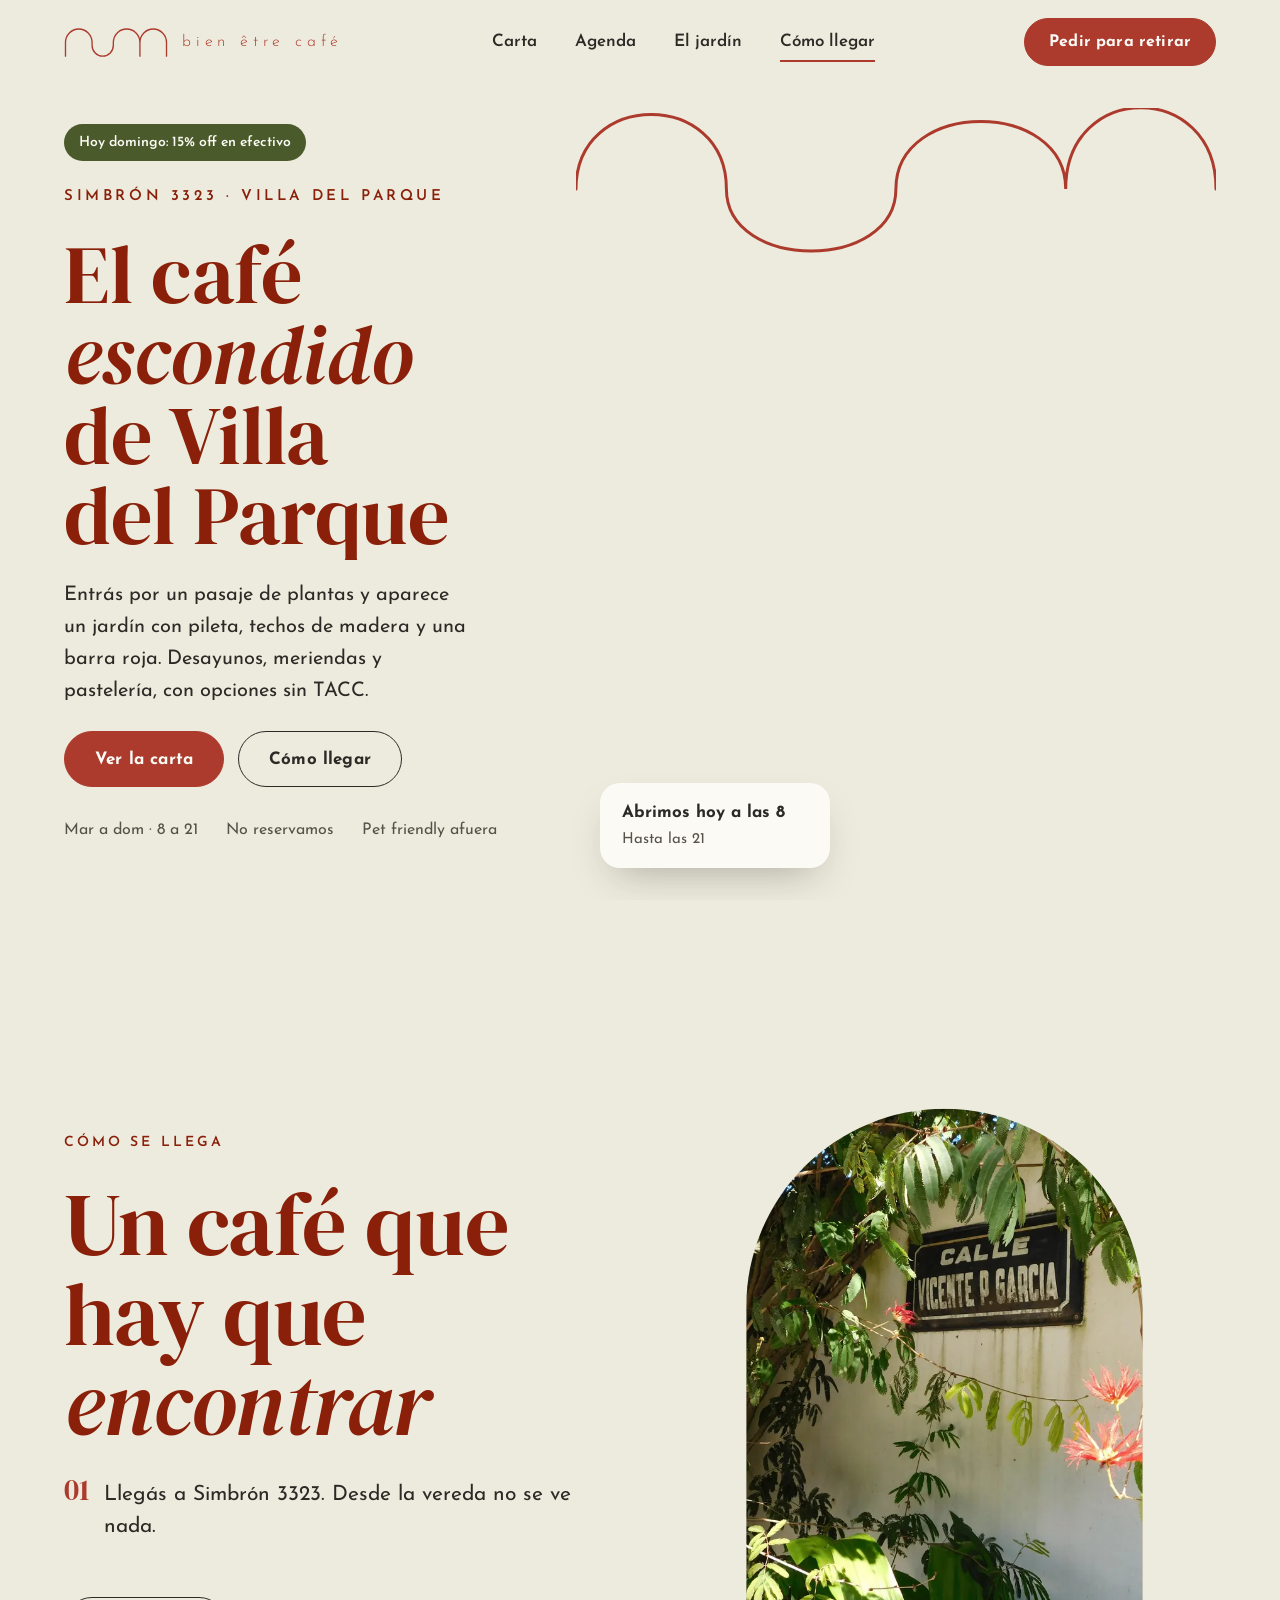
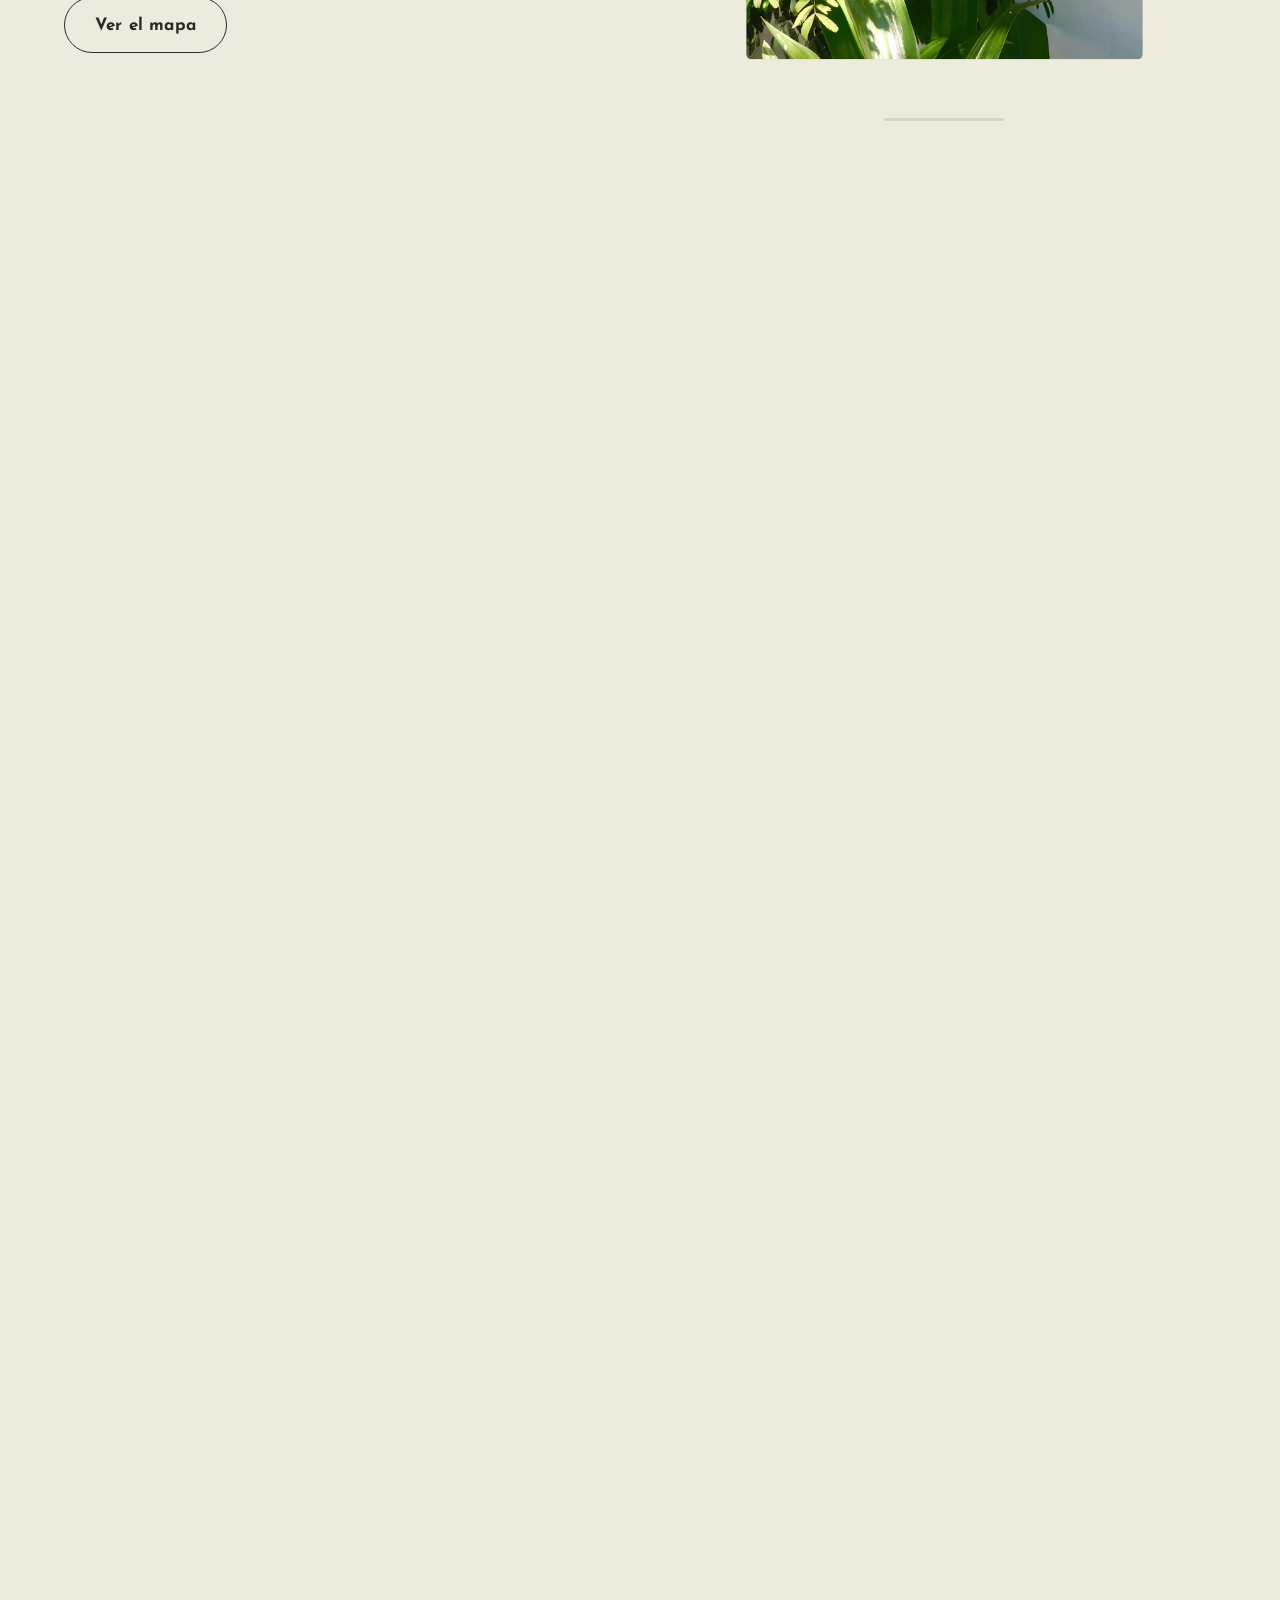
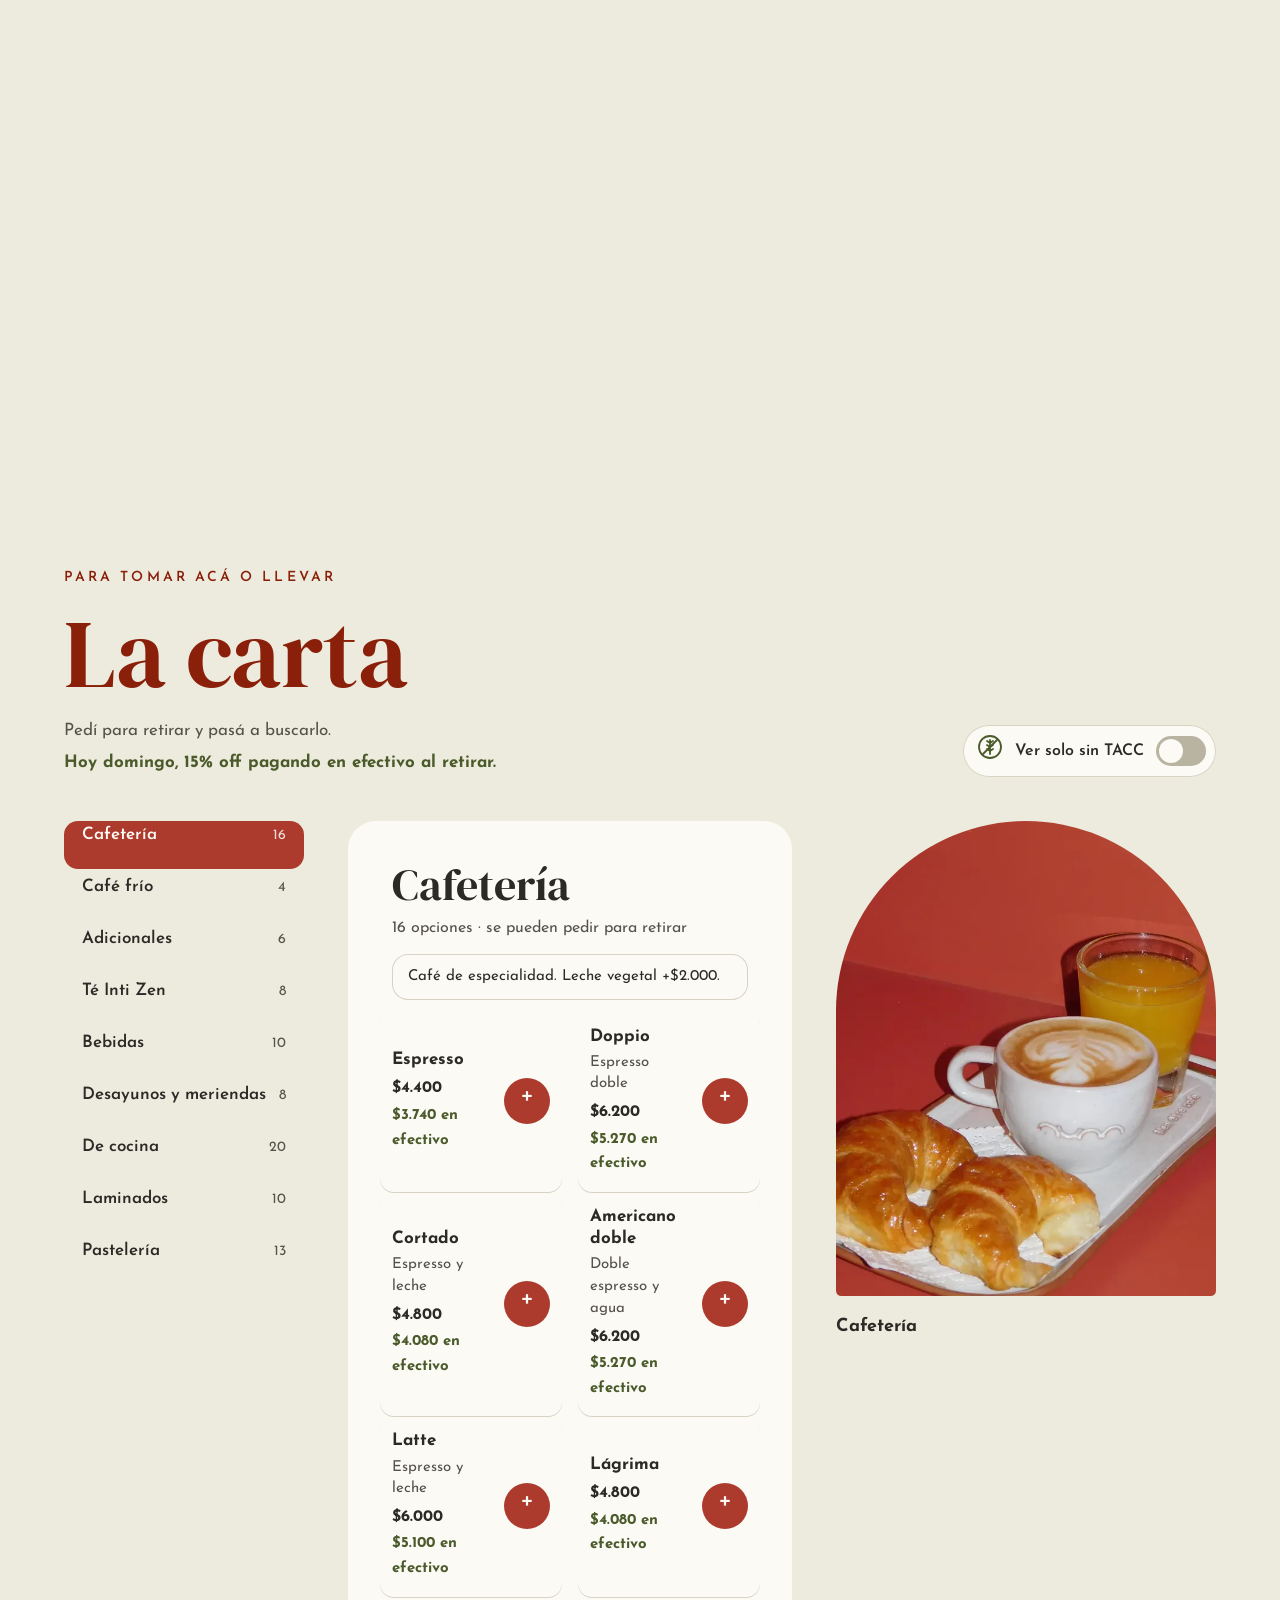
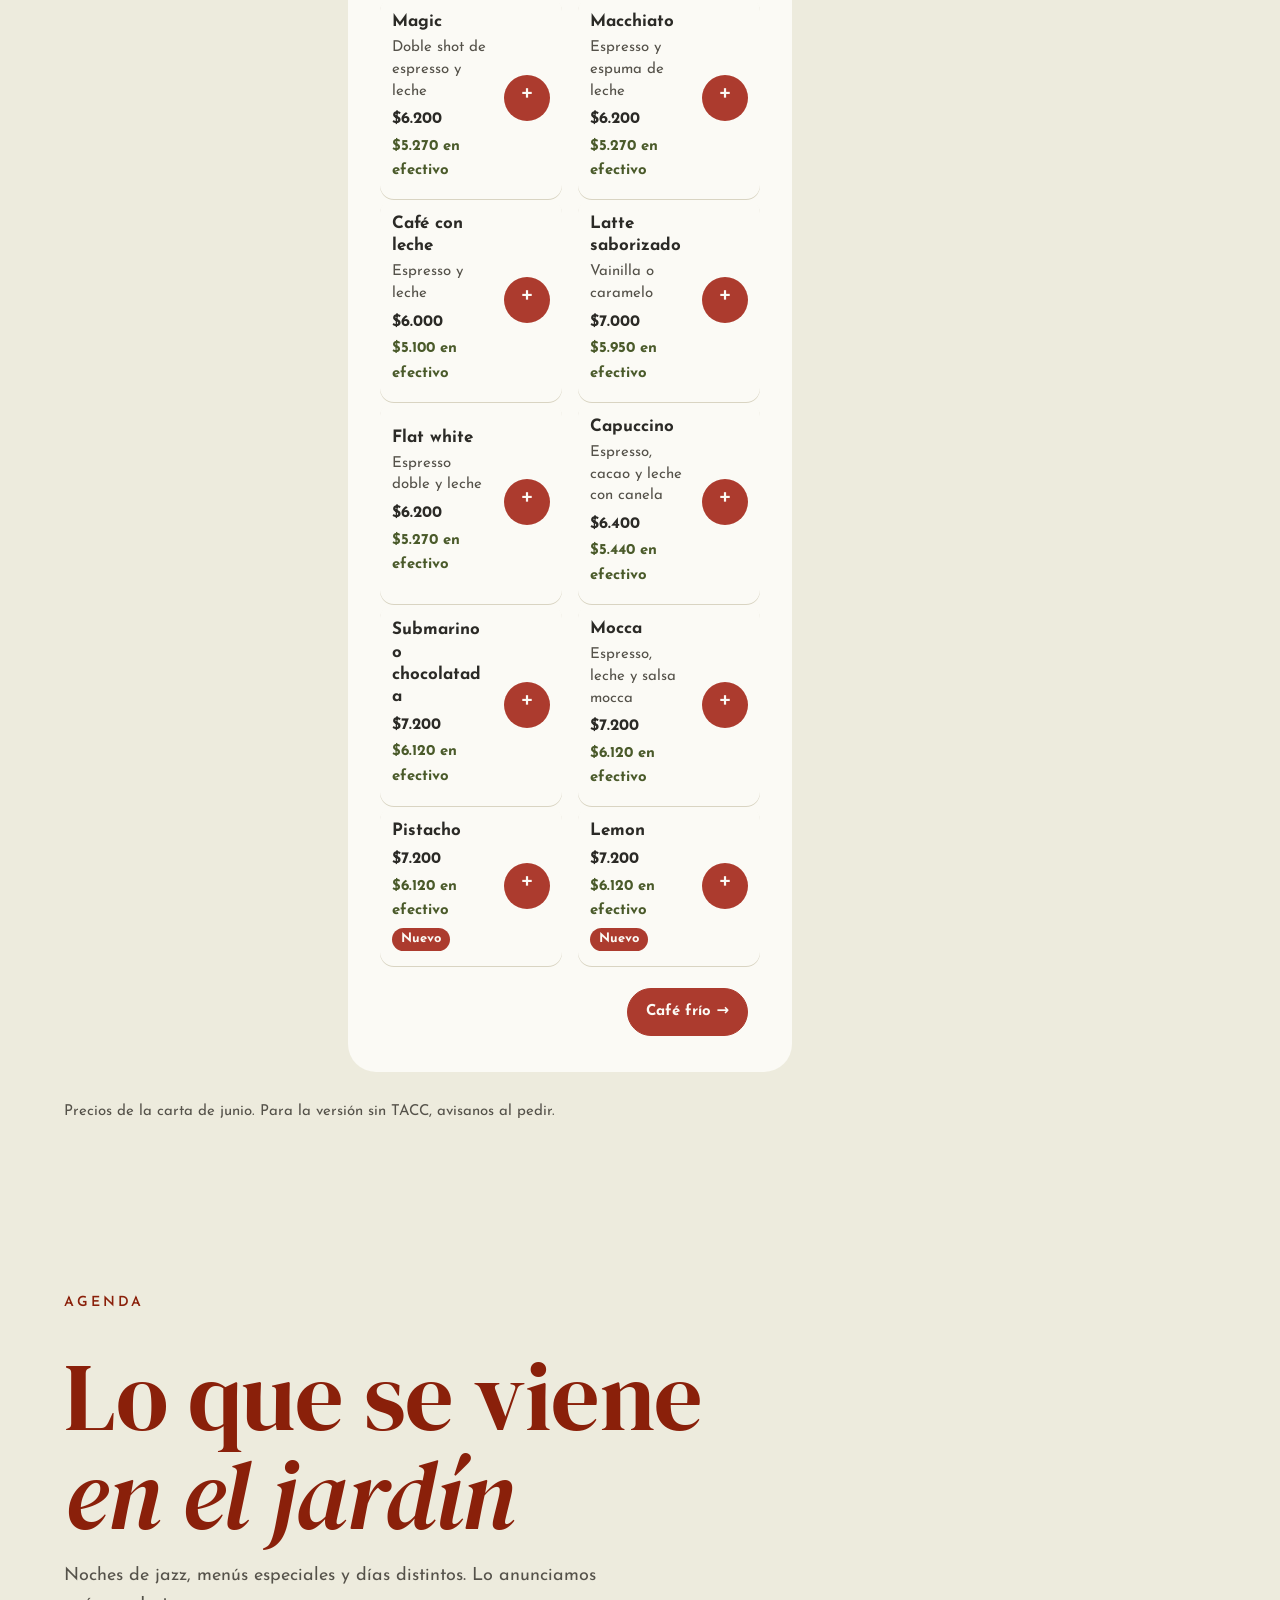
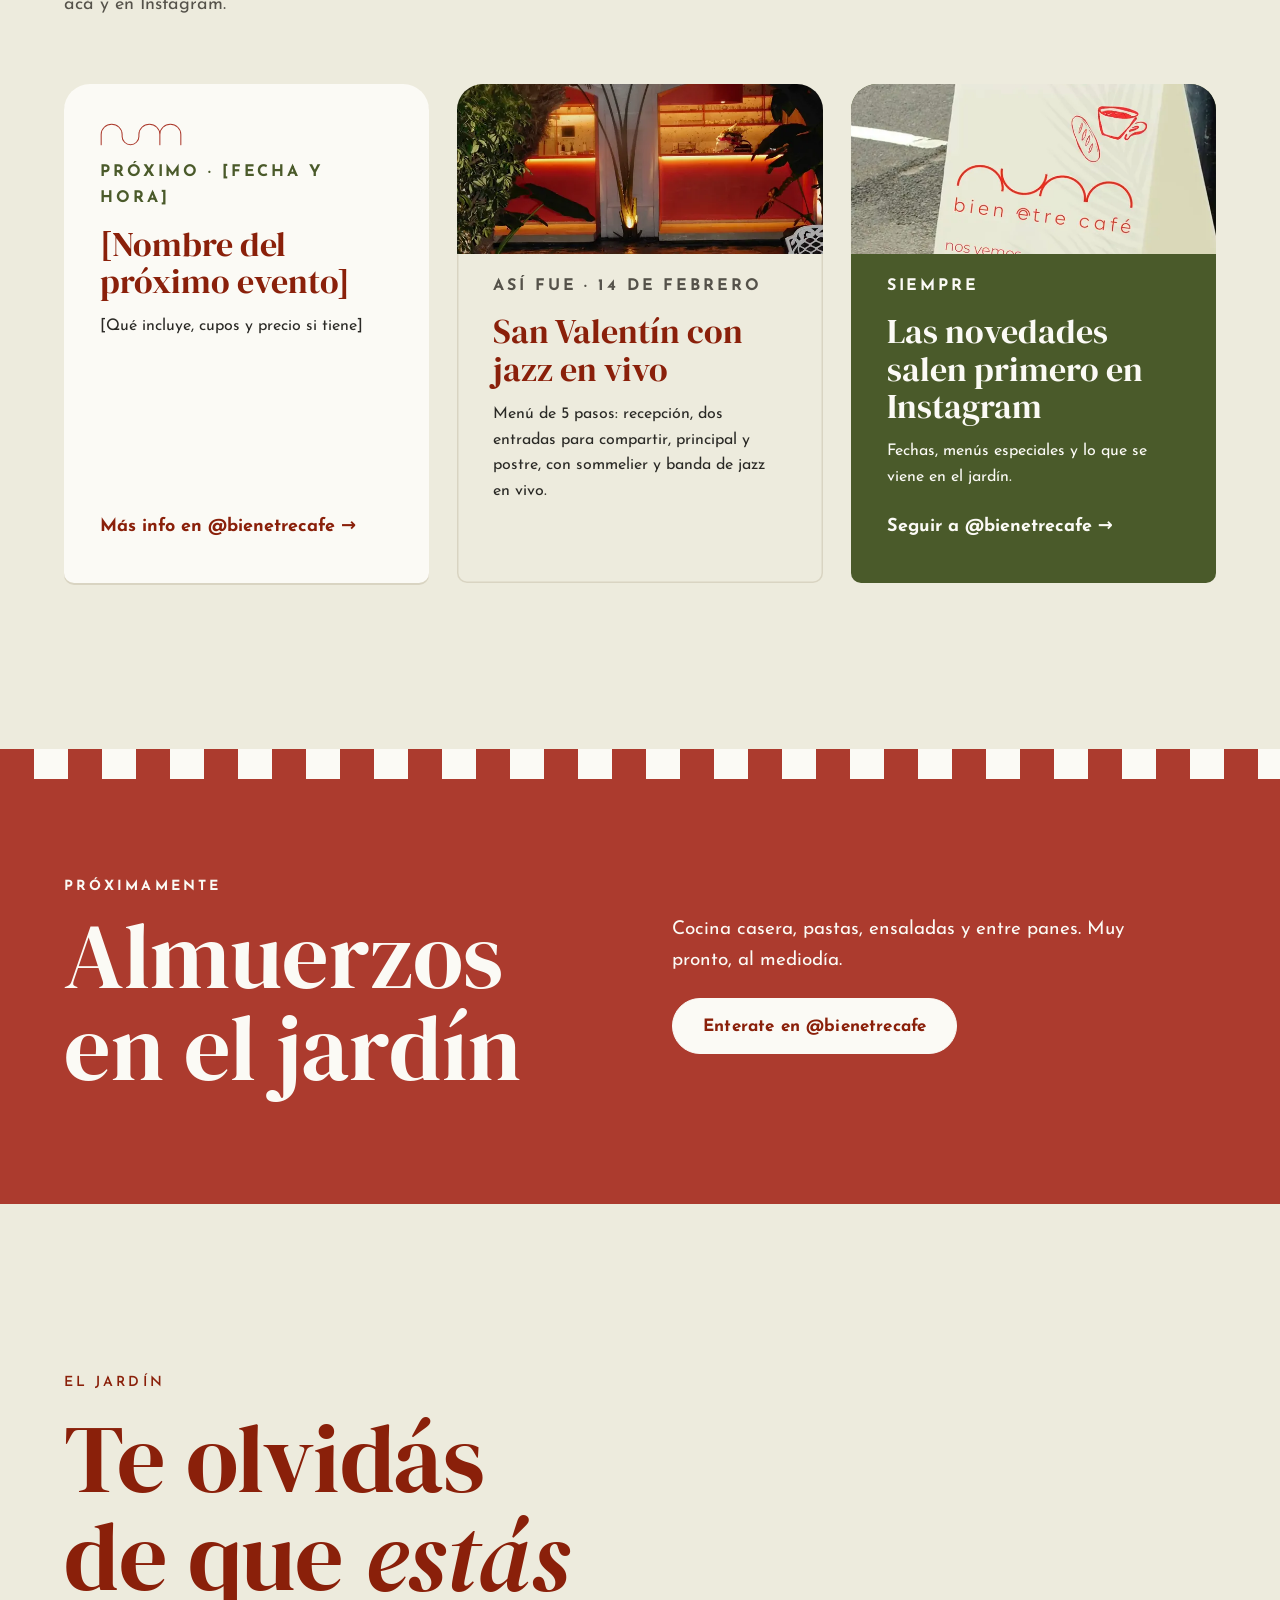
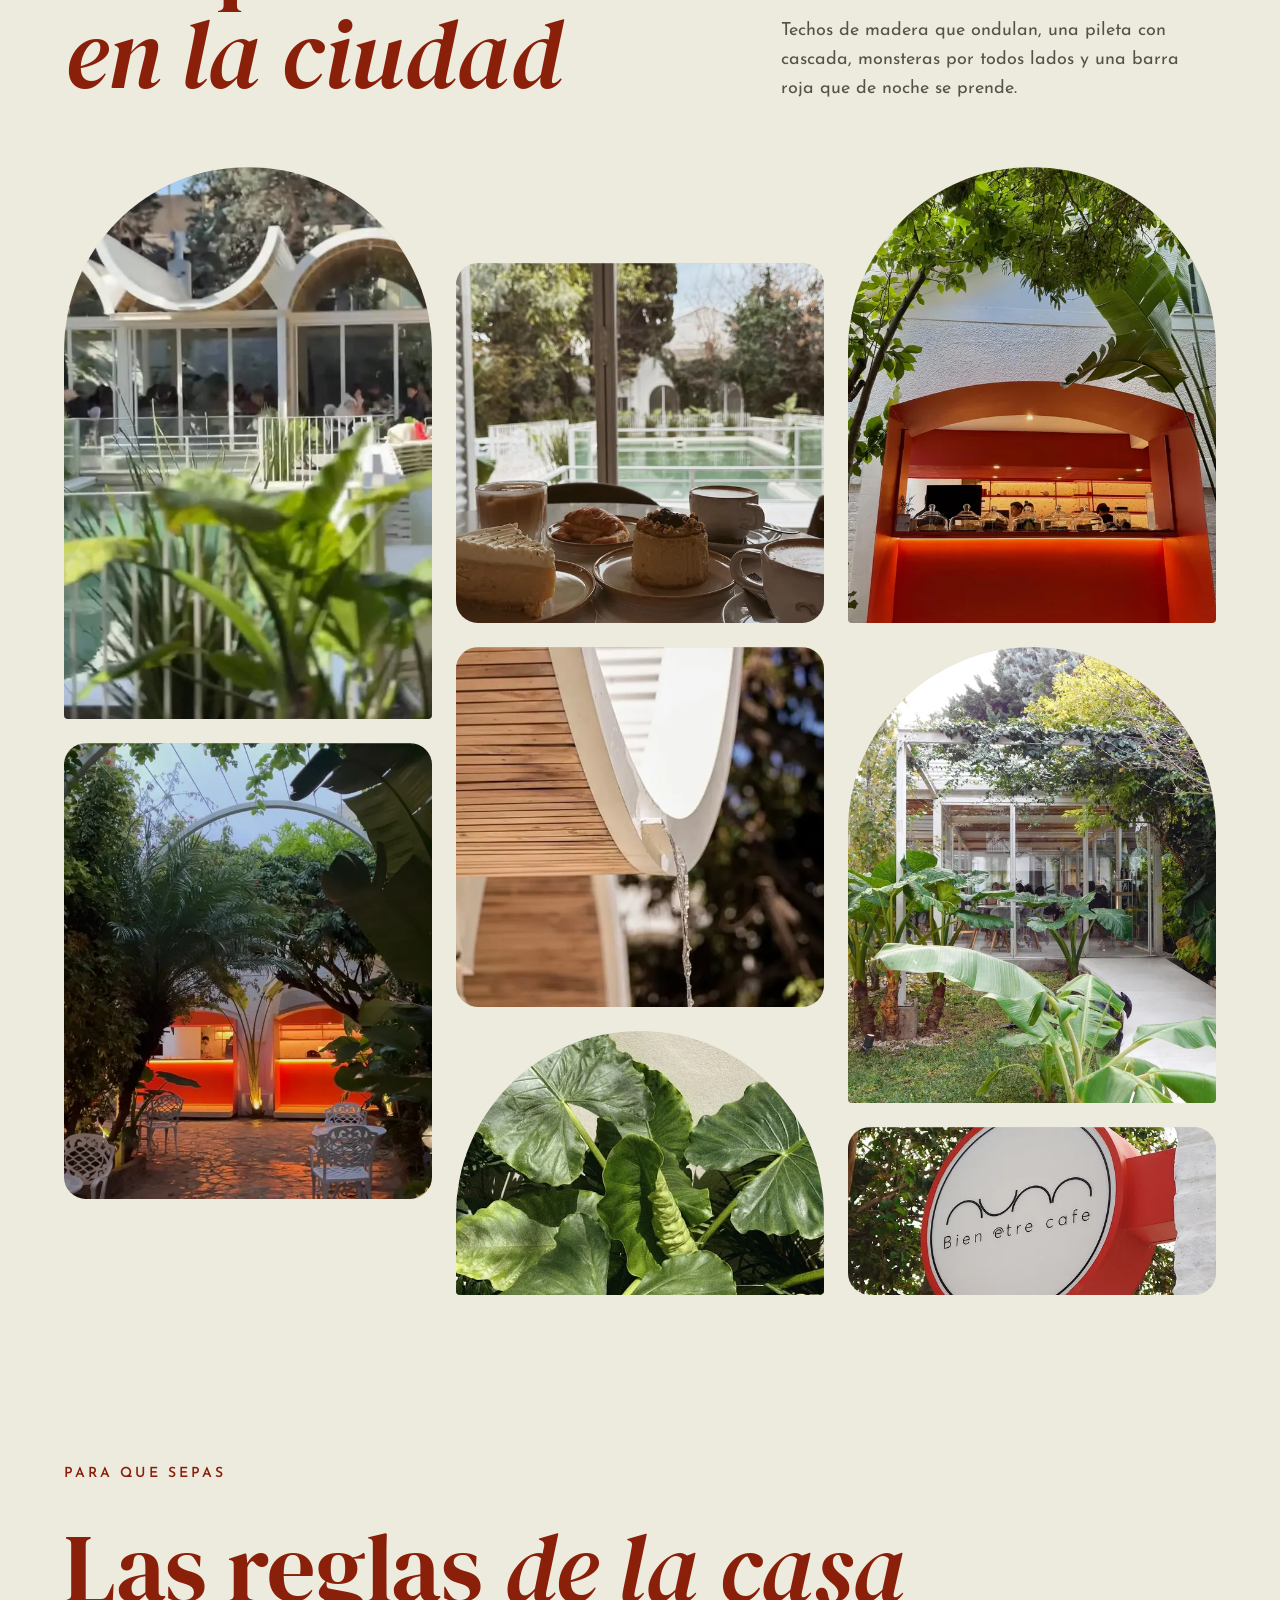
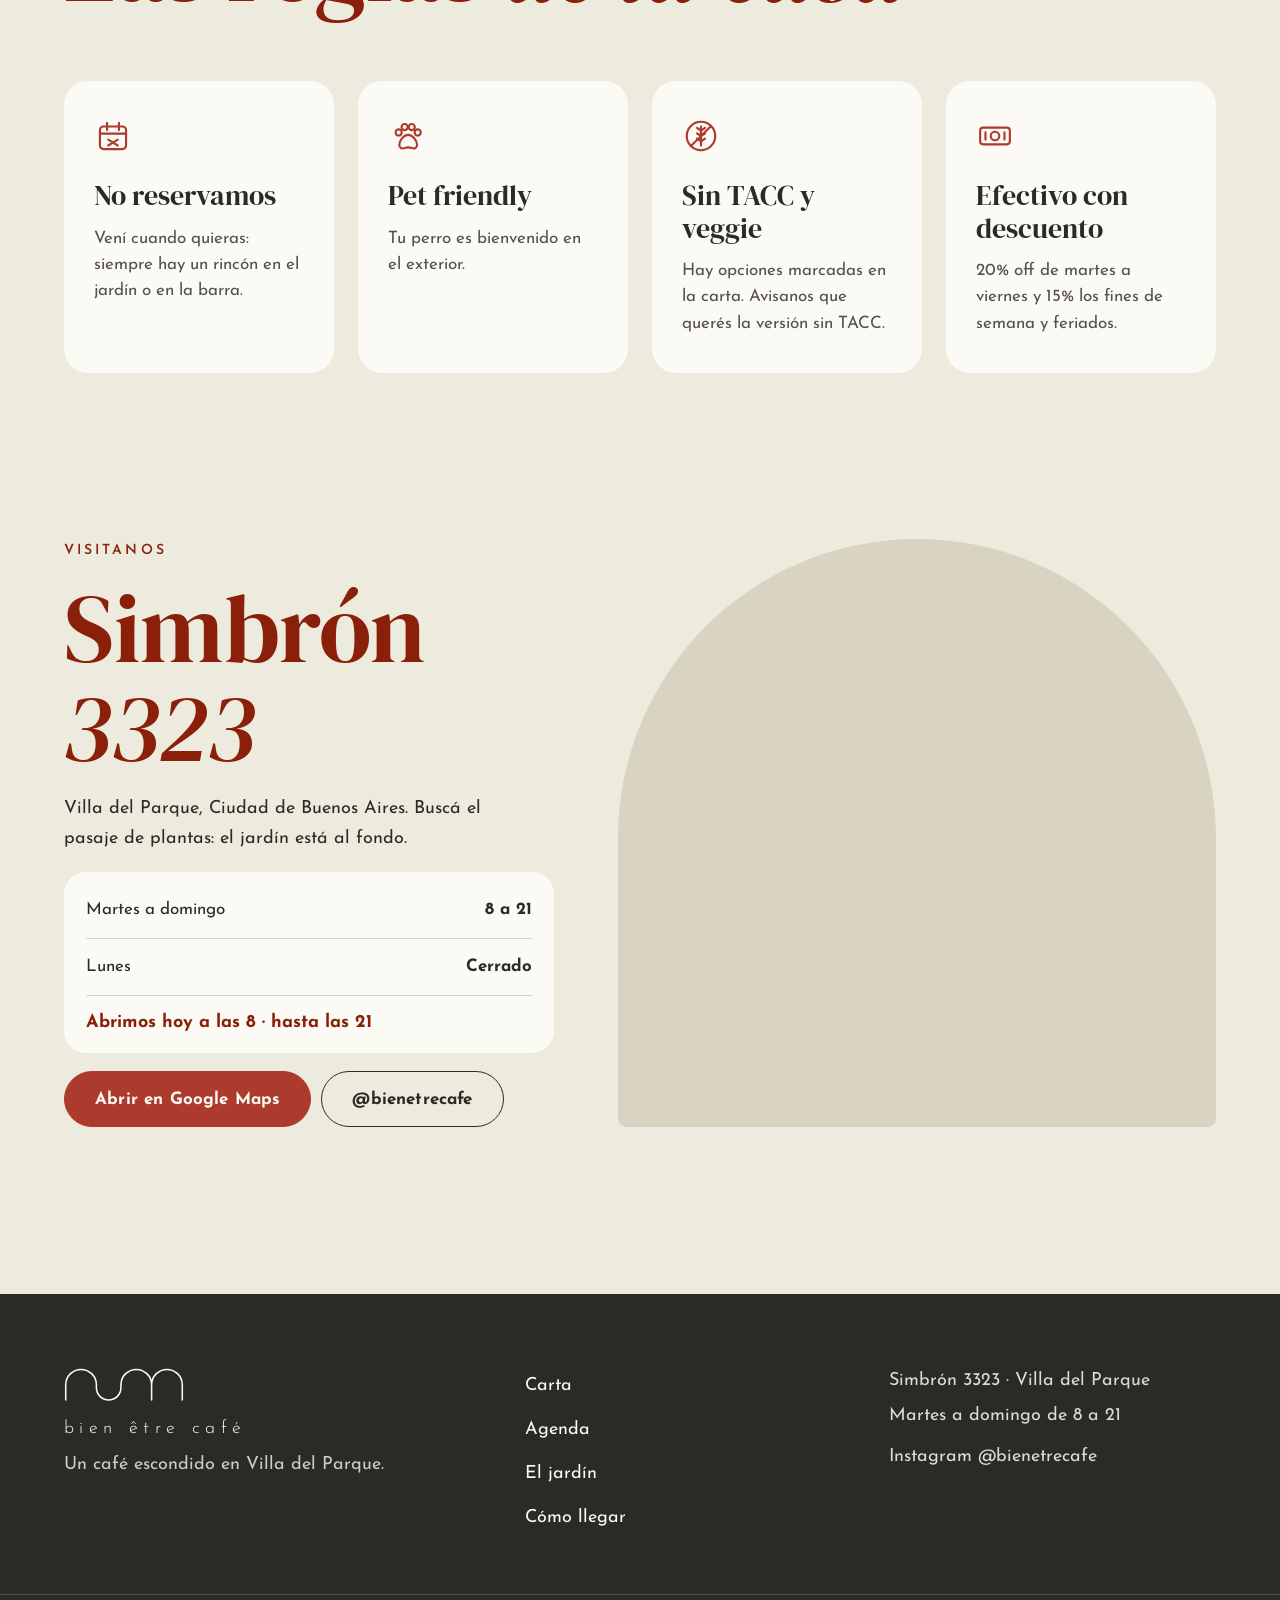
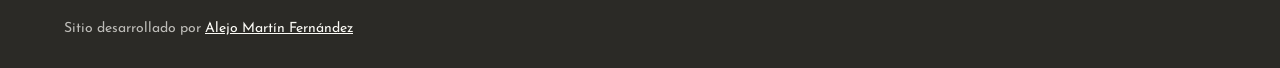
==== index.html @ d99fc562 "Demo web Bien être café Co-Authored-By: Claude Opus 5.5 <noreply@anthropic.com> Claude-Session: http" ====
<!doctype html>
<html lang="es">
<head>
<meta charset="utf-8">
<meta name="viewport" content="width=device-width, initial-scale=1, viewport-fit=cover">
<title>Bien être café · El café escondido de Villa del Parque</title>
<meta name="description" content="Un jardín con pileta, cascada y techos de madera a un pasaje de Simbrón 3323, Villa del Parque. Desayunos, meriendas y pastelería con opciones sin TACC. Martes a domingo de 8 a 21.">
<meta name="theme-color" content="#EDEBDD">
<link rel="icon" href="img/favicon.svg" type="image/svg+xml">
<meta property="og:type" content="website">
<meta property="og:site_name" content="Bien être café">
<meta property="og:title" content="Bien être café · El café escondido de Villa del Parque">
<meta property="og:description" content="Un jardín con pileta y cascada a un pasaje de la calle. Carta, opciones sin TACC y pedidos para retirar.">
<meta property="og:url" content="https://bien-etre-cafe.vercel.app/">
<meta property="og:image" content="https://bien-etre-cafe.vercel.app/img/og.jpg">
<meta property="og:image:width" content="1200">
<meta property="og:image:height" content="630">
<meta name="twitter:card" content="summary_large_image">
<link rel="preload" href="fonts/dmserif.woff" as="font" type="font/woff" crossorigin>
<link rel="preload" href="fonts/josefin.woff" as="font" type="font/woff" crossorigin>
<script>
  (function () {
    var d = document.documentElement;
    d.classList.add('js');
    var reduce = window.matchMedia && matchMedia('(prefers-reduced-motion: reduce)').matches;
    if (!reduce) d.classList.add('con-intro');
  })();
</script>
<link rel="stylesheet" href="kit/kit.css?v=3">
<link rel="stylesheet" href="css/style.css?v=1">
</head>
<body>

<div class="intro" id="intro" aria-hidden="true">
  <div class="intro__in">
    <svg class="intro__logo" viewBox="0 0 704 212" fill="none"><path pathLength="1" d="M10 200 V110 A90 90 0 0 1 190 110 V128 A72 72 0 0 0 334 128 V110 A90 90 0 0 1 514 110 V200 V110 A90 90 0 0 1 694 110 V200"/></svg>
    <p class="intro__word"><span>b</span><span>i</span><span>e</span><span>n</span> <span>ê</span><span>t</span><span>r</span><span>e</span> <span>c</span><span>a</span><span>f</span><span>é</span></p>
  </div>
  <svg class="intro__onda" viewBox="0 0 1000 120" preserveAspectRatio="none"><path d="M0 0 H1000 V40 C1000 106 750 106 750 40 C750 106 500 106 500 40 C500 -26 250 -26 250 40 C250 106 0 106 0 40 Z"/></svg>
</div>

<a class="saltar" href="#carta">Ir a la carta</a>

<header class="hdr" id="hdr">
  <div class="hdr__in">
    <a class="hdr__logo" href="#inicio" aria-label="Bien être café, inicio">
      <img src="img/logo.svg" alt="" width="704" height="212">
      <span class="hdr__word">bien être café</span>
    </a>
    <nav class="hdr__nav" aria-label="Secciones">
      <a href="#carta">Carta</a><a href="#agenda">Agenda</a><a href="#jardin">El jardín</a><a href="#visitanos">Cómo llegar</a>
    </nav>
    <div class="hdr__acc">
      <a class="btn btn--sm hdr__cta" href="#carta" data-ir-pedir>Pedir para retirar</a>
      <a class="btn btn--sm hdr__carta" href="#carta">Carta</a>
      <button class="hdr__menu" type="button" aria-label="Abrir menú" aria-expanded="false" aria-controls="menu"><span></span><span></span></button>
    </div>
  </div>
</header>

<div class="menu" id="menu" hidden>
  <nav aria-label="Menú">
    <a href="#carta">Carta</a>
    <a href="#pasaje">Cómo se llega</a>
    <a href="#agenda">Agenda</a>
    <a href="#jardin">El jardín</a>
    <a href="#visitanos">Horarios y mapa</a>
  </nav>
  <p class="menu__pie">Simbrón 3323 · Villa del Parque<br>Martes a domingo de 8 a 21</p>
</div>

<main>

<section class="hero" id="inicio" aria-label="Bien être café">
  <div class="hero__foto">
    <picture>
      <source media="(min-width: 1100px)" srcset="img/hero-desk-900.webp 900w, img/hero-desk-1400.webp 1400w" sizes="52vw">
      <img src="img/hero-celu-960.webp" srcset="img/hero-celu-640.webp 640w, img/hero-celu-960.webp 960w, img/hero-celu-1280.webp 1280w" sizes="100vw" width="960" height="1847" alt="La pileta con la cascada que cae del techo de madera, en el jardín de Bien être" fetchpriority="high" decoding="async" id="heroImg">
    </picture>
    <svg class="hero__onda" id="heroOnda" aria-hidden="true" preserveAspectRatio="none"><path class="hero__onda-fill"/><path class="hero__onda-linea"/></svg>
  </div>
  <div class="hero__txt">
    <p class="chip chip--verde hero__chip" data-efectivo-chip><span data-efectivo-txt>Martes a domingo de 8 a 21</span></p>
    <p class="hero__eyebrow"><span class="lin"><span>Simbrón 3323 · Villa del Parque</span></span></p>
    <h1 class="hero__t"><span class="lin"><span>El café <em>escondido</em></span></span> <span class="lin"><span>de Villa del Parque</span></span></h1>
    <p class="hero__p">Entrás por un pasaje de plantas y aparece un jardín con pileta, techos de madera y una barra roja. Desayunos, meriendas y pastelería, con opciones sin TACC.</p>
    <div class="hero__btns">
      <a class="btn" href="#carta">Ver la carta</a>
      <a class="btn btn--linea hero__b2" href="#carta" data-ir-pedir>Pedir para retirar</a>
      <a class="btn btn--linea hero__b3" href="#visitanos">Cómo llegar</a>
    </div>
    <ul class="hero__datos">
      <li>Mar a dom · 8 a 21</li><li>No reservamos</li><li>Pet friendly afuera</li>
    </ul>
  </div>
  <div class="hero__estado" data-estado aria-live="polite"><b data-estado-t>Martes a domingo</b><span data-estado-s>de 8 a 21</span></div>
</section>

<section class="pasaje" id="pasaje" aria-labelledby="pasajeT">
  <div class="pasaje__pin">
    <div class="pasaje__in">
      <div class="pasaje__txt">
        <p class="eyebrow">Cómo se llega</p>
        <h2 class="h2" id="pasajeT">Un café que hay que <em>encontrar</em></h2>
        <ol class="pasaje__pasos">
          <li class="is-on"><b>01</b><span>Llegás a Simbrón 3323. Desde la vereda no se ve nada.</span></li>
          <li><b>02</b><span>Seguís el pasaje verde, entre plantas que se cierran arriba como un túnel.</span></li>
          <li><b>03</b><span>Y aparece el jardín: la pileta, la cascada y los techos que ondulan.</span></li>
        </ol>
        <a class="btn btn--linea pasaje__cta" href="#visitanos">Ver el mapa</a>
      </div>
      <div class="pasaje__marco">
        <div class="pasaje__arco">
          <img class="pasaje__img is-on" src="img/pasaje-1-700.webp" srcset="img/pasaje-1-700.webp 700w, img/pasaje-1-1100.webp 1100w" sizes="(min-width: 1100px) 480px, 80vw" width="700" height="875" alt="El cartel de la calle Vicente P. García entre plantas, en la entrada" loading="lazy" decoding="async">
          <img class="pasaje__img" src="img/pasaje-2-640.webp" width="640" height="1066" alt="El pasaje de plantas que lleva al jardín" loading="lazy" decoding="async">
          <img class="pasaje__img" src="img/pasaje-3-700.webp" srcset="img/pasaje-3-700.webp 700w, img/pasaje-3-1100.webp 1100w" sizes="(min-width: 1100px) 480px, 80vw" width="700" height="875" alt="El jardín con la pileta y los techos ondulados de madera" loading="lazy" decoding="async">
        </div>
        <div class="pasaje__barra" aria-hidden="true"><span></span></div>
      </div>
    </div>
  </div>
</section>

<section class="carta-sec" id="carta" aria-labelledby="cartaT">
  <div class="wrap">
    <div class="carta-sec__head rv">
      <div>
        <p class="eyebrow">Para tomar acá o llevar</p>
        <h2 class="h2" id="cartaT">La carta</h2>
        <p class="carta-sec__sub">Pedí para retirar y pasá a buscarlo. <span class="carta-sec__ef" data-efectivo-carta></span></p>
      </div>
      <div class="carta-sec__ctrl">
        <button class="switch" type="button" aria-pressed="false" id="swTacc">
          <span class="switch__ico" aria-hidden="true"><svg viewBox="0 0 26 26"><circle cx="13" cy="13" r="11"/><path d="M13 6v14M13 9l-3-2M13 9l3-2M13 13l-3-2M13 13l3-2M13 17l-3-2M13 17l3-2"/><path d="M6 20L20 6"/></svg></span>
          <span class="switch__t">Ver solo sin TACC</span>
          <span class="switch__track" aria-hidden="true"><span></span></span>
        </button>
      </div>
    </div>

    <div class="carta" id="carta-app" aria-busy="true">
      <div class="carta__tabs" role="tablist" aria-label="Secciones de la carta"></div>
      <nav class="carta__indice" aria-label="Secciones de la carta"></nav>
      <div class="carta__panel" id="cartaPanel" role="tabpanel" tabindex="-1"></div>
      <aside class="carta__foto" aria-hidden="true"><div class="carta__foto-in"><img alt="" id="cartaFoto" width="800" height="800"><p class="carta__foto-t" id="cartaFotoT"></p></div></aside>
    </div>
    <p class="carta-sec__nota">Precios de la carta de junio. Para la versión sin TACC, avisanos al pedir.</p>
  </div>
</section>

<section class="agenda" id="agenda" aria-labelledby="agendaT">
  <div class="wrap">
    <div class="sec-head rv">
      <p class="eyebrow">Agenda</p>
      <h2 class="h2" id="agendaT">Lo que se viene <em>en el jardín</em></h2>
      <p class="sec-head__p">Noches de jazz, menús especiales y días distintos. Lo anunciamos acá y en Instagram.</p>
    </div>
    <div class="agenda__lista" id="agendaLista" data-arrastre></div>
  </div>
</section>

<section class="almuerzos" id="almuerzos" aria-labelledby="almT">
  <div class="almuerzos__toldo" aria-hidden="true"></div>
  <div class="wrap almuerzos__in">
    <div class="rv">
      <p class="almuerzos__pre">Próximamente</p>
      <h2 class="almuerzos__t" id="almT">Almuerzos en el jardín</h2>
    </div>
    <div class="almuerzos__der rv">
      <p>Cocina casera, pastas, ensaladas y entre panes. Muy pronto, al mediodía.</p>
      <a class="btn btn--crema" href="https://www.instagram.com/bienetrecafe/" target="_blank" rel="noopener">Enterate en @bienetrecafe</a>
    </div>
  </div>
</section>

<section class="jardin" id="jardin" aria-labelledby="jardinT">
  <div class="wrap">
    <div class="sec-head sec-head--fila rv">
      <div>
        <p class="eyebrow">El jardín</p>
        <h2 class="h2" id="jardinT">Te olvidás de que <em>estás en la ciudad</em></h2>
      </div>
      <p class="sec-head__p">Techos de madera que ondulan, una pileta con cascada, monsteras por todos lados y una barra roja que de noche se prende.</p>
    </div>
  </div>
  <div class="jardin__galeria" data-arrastre tabindex="0" aria-label="Fotos del jardín">
    <figure class="g g--a"><img src="img/g-020-600.webp" srcset="img/g-020-600.webp 600w, img/g-020-1000.webp 1000w" sizes="(min-width: 1100px) 30vw, 72vw" width="600" height="999" alt="Los techos ondulados sobre el salón de vidrio" loading="lazy" decoding="async"></figure>
    <figure class="g g--b"><img src="img/g-024-600.webp" srcset="img/g-024-600.webp 600w, img/g-024-1000.webp 1000w" sizes="(min-width: 1100px) 26vw, 72vw" width="600" height="750" alt="Café y pastelería en una mesa frente a la pileta" loading="lazy" decoding="async"></figure>
    <figure class="g g--c"><img src="img/g-017-600.webp" srcset="img/g-017-600.webp 600w, img/g-017-1000.webp 1000w" sizes="(min-width: 1100px) 22vw, 72vw" width="600" height="968" alt="La barra roja entre plantas" loading="lazy" decoding="async"></figure>
    <figure class="g g--d"><img src="img/g-053-600.webp" srcset="img/g-053-600.webp 600w, img/g-053-1000.webp 1000w" sizes="(min-width: 1100px) 22vw, 72vw" width="600" height="749" alt="Detalle del techo de madera y el agua que cae" loading="lazy" decoding="async"></figure>
    <figure class="g g--e"><img src="img/g-030-600.webp" srcset="img/g-030-600.webp 600w, img/g-030-1000.webp 1000w" sizes="(min-width: 1100px) 26vw, 72vw" width="600" height="800" alt="El jardín con bananeros y el salón al fondo" loading="lazy" decoding="async"></figure>
    <figure class="g g--f"><img src="img/g-038-600.webp" srcset="img/g-038-600.webp 600w, img/g-038-1000.webp 1000w" sizes="(min-width: 1100px) 22vw, 72vw" width="600" height="1000" alt="La barra iluminada de noche, vista desde el patio" loading="lazy" decoding="async"></figure>
    <figure class="g g--g"><img src="img/g-050-600.webp" srcset="img/g-050-600.webp 600w, img/g-050-1000.webp 1000w" sizes="(min-width: 1100px) 22vw, 72vw" width="600" height="750" alt="Hojas grandes de las plantas del jardín" loading="lazy" decoding="async"></figure>
    <figure class="g g--h"><img src="img/g-046-600.webp" srcset="img/g-046-600.webp 600w, img/g-046-1000.webp 1000w" sizes="(min-width: 1100px) 22vw, 72vw" width="600" height="750" alt="El cartel redondo con el logo de Bien être café" loading="lazy" decoding="async"></figure>
  </div>
  <div class="jardin__ctrl wrap" aria-hidden="false">
    <button class="flecha" type="button" data-gal="-1" aria-label="Foto anterior"><svg viewBox="0 0 24 24"><path d="M15 5l-7 7 7 7"/></svg></button>
    <button class="flecha" type="button" data-gal="1" aria-label="Foto siguiente"><svg viewBox="0 0 24 24"><path d="M9 5l7 7-7 7"/></svg></button>
  </div>
</section>

<section class="reglas" aria-labelledby="reglasT">
  <div class="wrap">
    <div class="sec-head rv">
      <p class="eyebrow">Para que sepas</p>
      <h2 class="h2" id="reglasT">Las reglas <em>de la casa</em></h2>
    </div>
    <ul class="reglas__lista">
      <li class="regla rv"><span class="regla__ico" aria-hidden="true"><svg viewBox="0 0 32 32"><rect x="5" y="8" width="22" height="19" rx="3"/><path d="M5 14h22M11 5v6M21 5v6M12 19l8 5M20 19l-8 5"/></svg></span><h3>No reservamos</h3><p>Vení cuando quieras: siempre hay un rincón en el jardín o en la barra.</p></li>
      <li class="regla rv"><span class="regla__ico" aria-hidden="true"><svg viewBox="0 0 32 32"><circle cx="9" cy="13" r="2.6"/><circle cx="14" cy="8.5" r="2.6"/><circle cx="20" cy="8.5" r="2.6"/><circle cx="25" cy="13" r="2.6"/><path d="M17 15c-4 0-7.5 5-7.5 8.5 0 2.5 2.4 3.5 4.3 2.7 2-.8 4.4-.8 6.4 0 1.9.8 4.3-.2 4.3-2.7C24.5 20 21 15 17 15Z"/></svg></span><h3>Pet friendly</h3><p>Tu perro es bienvenido en el exterior.</p></li>
      <li class="regla rv"><span class="regla__ico" aria-hidden="true"><svg viewBox="0 0 32 32"><circle cx="16" cy="16" r="12"/><path d="M16 8v16M16 11.5l-3.4-2.3M16 11.5l3.4-2.3M16 16l-3.4-2.3M16 16l3.4-2.3M16 20.5l-3.4-2.3M16 20.5l3.4-2.3"/><path d="M7.5 24.5l17-17"/></svg></span><h3>Sin TACC y veggie</h3><p>Hay opciones marcadas en la carta. Avisanos que querés la versión sin TACC.</p></li>
      <li class="regla rv"><span class="regla__ico" aria-hidden="true"><svg viewBox="0 0 32 32"><rect x="3.5" y="9" width="25" height="14" rx="2.5"/><circle cx="16" cy="16" r="3.6"/><path d="M8 13v6M24 13v6"/></svg></span><h3>Efectivo con descuento</h3><p>20% off de martes a viernes y 15% los fines de semana y feriados.</p></li>
    </ul>
  </div>
</section>

<section class="visitanos" id="visitanos" aria-labelledby="visT">
  <div class="wrap visitanos__in">
    <div class="visitanos__txt rv">
      <p class="eyebrow">Visitanos</p>
      <h2 class="h2" id="visT">Simbrón <em>3323</em></h2>
      <p class="visitanos__p">Villa del Parque, Ciudad de Buenos Aires. Buscá el pasaje de plantas: el jardín está al fondo.</p>
      <div class="horario" data-horario>
        <div class="horario__fila"><span>Martes a domingo</span><b>8 a 21</b></div>
        <div class="horario__fila"><span>Lunes</span><b>Cerrado</b></div>
        <p class="horario__estado" data-estado-largo></p>
      </div>
      <div class="visitanos__btns">
        <a class="btn" href="https://www.google.com/maps/search/?api=1&amp;query=Bien+%C3%AAtre+caf%C3%A9+Simbr%C3%B3n+3323+Buenos+Aires" target="_blank" rel="noopener">Abrir en Google Maps</a>
        <a class="btn btn--linea" href="https://www.instagram.com/bienetrecafe/" target="_blank" rel="noopener">@bienetrecafe</a>
      </div>
    </div>
    <div class="visitanos__mapa rv">
      <iframe title="Mapa: Simbrón 3323, Villa del Parque" data-src="https://www.google.com/maps?q=Simbr%C3%B3n%203323%2C%20Villa%20del%20Parque%2C%20Buenos%20Aires&amp;z=16&amp;output=embed" loading="lazy" referrerpolicy="no-referrer-when-downgrade"></iframe>
    </div>
  </div>
</section>

</main>

<footer class="pie">
  <div class="wrap pie__in">
    <div class="pie__marca">
      <img src="img/logo-claro.svg" alt="" width="704" height="212">
      <p class="pie__word">bien être café</p>
      <p>Un café escondido en Villa del Parque.</p>
    </div>
    <nav class="pie__nav" aria-label="Pie">
      <a href="#carta">Carta</a><a href="#agenda">Agenda</a><a href="#jardin">El jardín</a><a href="#visitanos">Cómo llegar</a>
    </nav>
    <div class="pie__datos">
      <p>Simbrón 3323 · Villa del Parque</p>
      <p>Martes a domingo de 8 a 21</p>
      <p><a href="https://www.instagram.com/bienetrecafe/" target="_blank" rel="noopener">Instagram @bienetrecafe</a></p>
    </div>
  </div>
  <p class="pie__credito wrap">Sitio desarrollado por <a href="https://alejomfernandez.com.ar" target="_blank" rel="noopener">Alejo Martín Fernández</a></p>
</footer>

<script src="js/main.js?v=1" defer></script>
<script type="module">
  import { initKit } from './kit/kit.js?v=3';
  const BANDEJA = '<svg viewBox="0 0 24 24"><rect x="3" y="7" width="18" height="11" rx="3"/><path d="M6.5 10.5h11"/></svg>';
  try {
    const kit = await initKit({
      config: 'cliente.json',
      carta: {},
      carrito: { label: 'Tu bandeja', icono: BANDEJA },
      badge: true,
    });
    window.__kit = kit;
    document.dispatchEvent(new CustomEvent('be:kit', { detail: kit }));
  } catch (err) {
    console.error('[demo] kit', err);
    document.dispatchEvent(new CustomEvent('be:kit-error'));
  }
</script>
</body>
</html>
---- kit/kit.css ----
/* KIT DEMOS — estilos de módulos y popups.
   Todo sale de las variables --kit-* que arma core/theme.js desde cliente.json → marca.
   Cada demo puede pisar cualquier variable o clase .kit-* en su propio CSS. */

:root {
  --kit-bg: #fff; --kit-surface: #fff; --kit-text: #151515; --kit-muted: #666; --kit-primary: #111; --kit-on-primary: #fff;
  --kit-accent: #fc0; --kit-on-accent: #111; --kit-border: #ddd; --kit-ok: #1f9d55; --kit-warn: #d97706; --kit-danger: #d42a1d;
  --kit-font-head: inherit; --kit-font-body: inherit; --kit-head-case: uppercase;
  --kit-radius: 14px; --kit-radius-btn: 12px; --kit-border-w: 1.5px; --kit-shadow: 0 10px 30px -12px rgba(0,0,0,.35);
  --kit-ease: cubic-bezier(.2,.8,.2,1); --kit-z: 9000;
}
.kit-root, .kit-root *, .kit-root *::before, .kit-root *::after { box-sizing: border-box; }
.kit-root [hidden], .kit-root[hidden] { display: none !important; }
.kit-root { font-family: var(--kit-font-body); color: var(--kit-text); -webkit-tap-highlight-color: transparent; }
.kit-sr { position: absolute !important; width: 1px; height: 1px; overflow: hidden; clip: rect(0 0 0 0); white-space: nowrap; }
html.kit-lock { overflow: hidden; }
html.kit-lock body { overflow: hidden; touch-action: none; }

/* ---------- botones ---------- */
.kit-btn {
  appearance: none; display: inline-flex; align-items: center; justify-content: center; gap: .45em;
  min-height: 44px; padding: .7em 1.15em; border: var(--kit-border-w) solid var(--kit-primary); border-radius: var(--kit-radius-btn);
  background: var(--kit-primary); color: var(--kit-on-primary); font: 700 .95rem/1.1 var(--kit-font-body); text-decoration: none;
  cursor: pointer; transition: transform .15s var(--kit-ease), filter .15s, background .2s, box-shadow .2s; white-space: nowrap;
}
.kit-btn:hover { filter: brightness(1.08); }
.kit-btn:active { transform: translateY(1px) scale(.98); }
.kit-btn:focus-visible, .kit-chip:focus-visible, .kit-tab:focus-visible, .kit-add:focus-visible, .kit-x:focus-visible { outline: 3px solid var(--kit-accent); outline-offset: 2px; }
.kit-btn--ghost { background: var(--kit-surface); color: var(--kit-text); border-color: var(--kit-border); }
.kit-btn--danger { background: var(--kit-danger); border-color: var(--kit-danger); color: #fff; }
.kit-btn--danger-t { color: var(--kit-danger); }
.kit-btn--sm { min-height: 36px; padding: .45em .85em; font-size: .85rem; }
.kit-btn--big { min-height: 54px; font-size: 1.05rem; font-family: var(--kit-font-head); text-transform: var(--kit-head-case); letter-spacing: .02em; }
.kit-btn--block { width: 100%; }
.kit-btn[disabled] { opacity: .55; cursor: not-allowed; }
.kit-btn.is-loading { position: relative; color: transparent !important; }
.kit-btn.is-loading::after { content: ""; position: absolute; width: 20px; height: 20px; border: 2.5px solid var(--kit-on-primary); border-right-color: transparent; border-radius: 50%; animation: kit-spin .7s linear infinite; }
.kit-icon { appearance: none; width: 36px; height: 36px; display: inline-grid; place-items: center; border: var(--kit-border-w) solid var(--kit-border); border-radius: 10px; background: var(--kit-surface); color: var(--kit-text); cursor: pointer; font-size: 1rem; }
.kit-icon--danger { color: var(--kit-danger); }
.kit-icon[disabled] { opacity: .35; cursor: default; }
.kit-row { display: flex; gap: .6rem; flex-wrap: wrap; align-items: center; }
.kit-row--end { justify-content: flex-end; } .kit-row--center { justify-content: center; } .kit-row--between { justify-content: space-between; }
.kit-row--stack { flex-direction: column; align-items: stretch; }

/* ---------- badges / tags ---------- */
.kit-badge { display: inline-flex; align-items: center; gap: .3em; padding: .28em .6em; border-radius: 999px; font: 700 .72rem/1 var(--kit-font-body); letter-spacing: .02em; background: color-mix(in srgb, var(--kit-text) 9%, var(--kit-surface)); color: var(--kit-text); white-space: nowrap; }
.kit-badge--ok { background: color-mix(in srgb, var(--kit-ok) 16%, var(--kit-surface)); color: color-mix(in srgb, var(--kit-ok) 75%, #000); }
.kit-badge--warn { background: color-mix(in srgb, var(--kit-warn) 18%, var(--kit-surface)); color: color-mix(in srgb, var(--kit-warn) 70%, #000); }
.kit-badge--danger, .kit-badge--off { background: color-mix(in srgb, var(--kit-danger) 14%, var(--kit-surface)); color: color-mix(in srgb, var(--kit-danger) 80%, #000); }
.kit-badge--new { background: var(--kit-accent); color: var(--kit-on-accent); animation: kit-pulse 1.4s ease-in-out 3; }
.kit-tag { display: inline-grid; place-items: center; width: 1.15em; height: 1.15em; vertical-align: -.12em; margin-left: .15em; color: var(--kit-primary); }
.kit-tag svg { width: 100%; height: 100%; }
.kit-tag--txt { width: auto; height: auto; font-size: .7em; padding: .15em .45em; border-radius: 999px; background: var(--kit-accent); color: var(--kit-on-accent); }

/* ---------- carta ---------- */
.kit-carta { --kit-cols: 1; }
.kit-tabs { display: flex; gap: .5rem; overflow-x: auto; scrollbar-width: none; padding: 2px 2px 10px; margin-bottom: .5rem; scroll-snap-type: x proximity; }
.kit-tabs::-webkit-scrollbar { display: none; }
.kit-tab {
  appearance: none; flex: 0 0 auto; scroll-snap-align: start; min-height: 44px; padding: .55em 1.1em;
  border: var(--kit-border-w) solid var(--kit-text); border-radius: var(--kit-radius-btn); background: var(--kit-surface); color: var(--kit-text);
  font: 700 .95rem/1 var(--kit-font-head); text-transform: var(--kit-head-case); letter-spacing: .03em; cursor: pointer; transition: background .2s, color .2s, transform .15s;
}
.kit-tab.is-on { background: var(--kit-primary); border-color: var(--kit-primary); color: var(--kit-on-primary); }
.kit-carta__panel { display: grid; grid-template-columns: repeat(var(--kit-cols), minmax(0, 1fr)); gap: 0 2rem; }
.kit-item {
  display: grid; grid-template-columns: auto minmax(0, 1fr) auto; gap: .9rem; align-items: center; padding: 1rem 0;
  border-bottom: var(--kit-border-w) dashed var(--kit-border); min-width: 0;
  animation: kit-up .5s var(--kit-ease) both; animation-delay: calc(var(--i, 0) * 45ms);
}
.kit-item:not(:has(.kit-item__foto)) { grid-template-columns: minmax(0, 1fr) auto; }
.kit-item.is-off { opacity: .55; }
.kit-item__foto { width: 64px; height: 64px; object-fit: cover; border-radius: calc(var(--kit-radius) * .7); }
.kit-item__name { margin: 0 0 .25rem; font: 400 1.2rem/1.05 var(--kit-font-head); text-transform: var(--kit-head-case); }
.kit-item__n { margin-right: .5em; color: var(--kit-primary); }
.kit-item__desc { margin: 0; color: var(--kit-muted); font-size: .9rem; line-height: 1.4; }
.kit-item__side { display: flex; flex-direction: column; align-items: flex-end; gap: .45rem; }
.kit-price { font: 700 1.05rem/1 var(--kit-font-body); white-space: nowrap; }
.kit-price--na { font-size: .85rem; color: var(--kit-muted); font-weight: 600; }
.kit-add {
  appearance: none; min-height: 40px; padding: .45em .9em; border: var(--kit-border-w) solid var(--kit-primary); border-radius: var(--kit-radius-btn);
  background: var(--kit-surface); color: var(--kit-primary); font: 800 .85rem/1 var(--kit-font-body); cursor: pointer; white-space: nowrap;
  transition: background .2s, color .2s, transform .12s;
}
.kit-add:hover { background: var(--kit-primary); color: var(--kit-on-primary); }
.kit-add:active { transform: scale(.94); }
.kit-step { display: inline-flex; align-items: center; border: var(--kit-border-w) solid var(--kit-primary); border-radius: var(--kit-radius-btn); background: var(--kit-primary); color: var(--kit-on-primary); overflow: hidden; animation: kit-pop .25s var(--kit-ease); }
.kit-step button { appearance: none; width: 38px; height: 38px; border: 0; background: transparent; color: inherit; font: 800 1.15rem/1 var(--kit-font-body); cursor: pointer; }
.kit-step button:disabled { opacity: .35; cursor: default; }
.kit-step output { min-width: 1.6em; text-align: center; font-weight: 800; }
.kit-step--lg button { width: 46px; height: 46px; }
.kit-step--lg output { min-width: 2.2em; font-size: 1.15rem; }
@media (min-width: 900px) { .kit-carta { --kit-cols: 2; } }

/* ---------- botón flotante del carrito ---------- */
.kit-fab {
  position: fixed; z-index: calc(var(--kit-z) - 2); right: max(14px, env(safe-area-inset-right)); bottom: max(14px, env(safe-area-inset-bottom));
  display: flex; align-items: center; gap: .7rem; padding: .55rem 1rem .55rem .6rem; min-height: 58px;
  border: var(--kit-border-w) solid var(--kit-text); border-radius: var(--kit-radius-btn); background: var(--kit-primary); color: var(--kit-on-primary);
  box-shadow: var(--kit-shadow); cursor: pointer; font-family: var(--kit-font-body); text-align: left;
  animation: kit-in-up .45s var(--kit-ease) both;
}
.kit-fab__ico { width: 40px; height: 40px; display: grid; place-items: center; border-radius: calc(var(--kit-radius-btn) * .8); background: color-mix(in srgb, var(--kit-on-primary) 16%, transparent); }
.kit-fab__ico svg { width: 22px; height: 22px; fill: none; stroke: currentColor; stroke-width: 2; stroke-linejoin: round; }
.kit-fab__txt { display: flex; flex-direction: column; line-height: 1.1; }
.kit-fab__label { font: 400 1rem/1 var(--kit-font-head); text-transform: var(--kit-head-case); letter-spacing: .03em; }
.kit-fab__total { font-weight: 700; font-size: .9rem; opacity: .92; }
.kit-fab__n { position: absolute; top: -9px; left: -9px; min-width: 26px; height: 26px; padding: 0 6px; display: grid; place-items: center; border-radius: 999px; background: var(--kit-accent); color: var(--kit-on-accent); font: 800 .8rem/1 var(--kit-font-body); border: 2px solid var(--kit-text); }
.kit-fab.bump { animation: kit-bump .45s var(--kit-ease); }
.kit-fly { position: fixed; z-index: var(--kit-z); width: 54px; height: 54px; margin: -27px 0 0 -27px; border-radius: 50%; background: var(--kit-accent); overflow: hidden; pointer-events: none; transition: transform .6s cubic-bezier(.5,-.3,.7,1), opacity .6s; box-shadow: 0 4px 14px rgba(0,0,0,.25); }
.kit-fly img { width: 100%; height: 100%; object-fit: cover; }

/* píldora "probá el panel" (solo demo) */
.kit-demo-pill {
  position: fixed; z-index: calc(var(--kit-z) - 3); left: max(14px, env(safe-area-inset-left)); bottom: max(14px, env(safe-area-inset-bottom));
  display: inline-flex; align-items: center; gap: .5rem; min-height: 44px; padding: .55rem .9rem; border-radius: 999px; background: var(--kit-surface); color: var(--kit-text);
  border: var(--kit-border-w) solid var(--kit-text); box-shadow: var(--kit-shadow); font: 700 .8rem/1 var(--kit-font-body); text-decoration: none;
  opacity: 0; transform: translateY(20px); transition: opacity .4s, transform .4s var(--kit-ease);
}
.kit-demo-pill.is-in { opacity: 1; transform: none; }
html.kit-lock .kit-demo-pill { opacity: 0; pointer-events: none; transform: translateY(20px); }
.kit-demo-pill__dot { width: 8px; height: 8px; border-radius: 50%; background: var(--kit-ok); box-shadow: 0 0 0 0 var(--kit-ok); animation: kit-ping 2s infinite; }
@media (max-width: 640px) { html.kit-has-cart .kit-demo-pill { bottom: calc(max(14px, env(safe-area-inset-bottom)) + 70px); } }

/* ---------- popups ---------- */
.kit-pop { position: fixed; inset: 0; z-index: var(--kit-z); display: grid; place-items: center; padding: 16px; }
.kit-pop__back { position: absolute; inset: 0; background: color-mix(in srgb, var(--kit-text) 55%, transparent); opacity: 0; transition: opacity .25s; }
.kit-pop__box {
  position: relative; width: min(520px, 100%); max-height: min(88vh, 100%); max-height: min(88dvh, 100%); display: flex; flex-direction: column;
  background: var(--kit-bg); color: var(--kit-text); border: var(--kit-border-w) solid var(--kit-text); border-radius: var(--kit-radius);
  box-shadow: var(--kit-shadow); outline: none; overflow: hidden;
  opacity: 0; transform: translateY(24px) scale(.97); transition: opacity .25s, transform .3s var(--kit-ease);
}
.kit-pop.is-open .kit-pop__back { opacity: 1; }
.kit-pop.is-open .kit-pop__box { opacity: 1; transform: none; }
.kit-pop.is-closing .kit-pop__box { transform: translateY(16px) scale(.98); }
.kit-pop__head { color: var(--kit-text); margin: 0; display: flex; align-items: center; justify-content: space-between; gap: 1rem; padding: 14px 14px 10px 20px; border-bottom: var(--kit-border-w) solid var(--kit-border); background: var(--kit-bg); }
.kit-pop__title { margin: 0; font: 400 1.35rem/1.05 var(--kit-font-head); text-transform: var(--kit-head-case); letter-spacing: .02em; }
.kit-pop--sm .kit-pop__head { border-bottom: 0; padding-bottom: 0; }
.kit-pop__body { padding: 16px 20px 20px; overflow: auto; overscroll-behavior: contain; -webkit-overflow-scrolling: touch; }
.kit-x { appearance: none; flex: 0 0 auto; width: 42px; height: 42px; display: grid; place-items: center; border: var(--kit-border-w) solid var(--kit-border); border-radius: 50%; background: var(--kit-surface); color: var(--kit-text); cursor: pointer; transition: transform .2s; }
.kit-x:hover { transform: rotate(90deg); }
.kit-x svg { width: 18px; height: 18px; stroke: currentColor; stroke-width: 2.4; stroke-linecap: round; }
.kit-pop--sm .kit-pop__box { width: min(420px, 100%); }
.kit-pop--editor .kit-pop__box { width: min(560px, 100%); }
.kit-pop--resv .kit-pop__box { width: min(600px, 100%); }

/* drawer: hoja inferior en mobile, panel lateral en desktop */
.kit-pop--drawer { place-items: end stretch; padding: 0; }
.kit-pop--drawer .kit-pop__box { width: 100%; max-height: 92vh; max-height: 92dvh; border-radius: var(--kit-radius) var(--kit-radius) 0 0; border-bottom: 0; transform: translateY(100%); }
.kit-pop--drawer .kit-pop__body { padding: 0; display: flex; flex-direction: column; min-height: 0; flex: 1; overflow: hidden; }
.kit-pop--drawer.is-closing .kit-pop__box { transform: translateY(100%); }
@media (min-width: 760px) {
  .kit-pop--drawer { place-items: stretch end; }
  .kit-pop--drawer .kit-pop__box { width: min(440px, 100%); height: 100%; max-height: none; border-radius: 0; border: 0; border-left: var(--kit-border-w) solid var(--kit-text); transform: translateX(100%); }
  .kit-pop--drawer.is-closing .kit-pop__box { transform: translateX(100%); }
}

/* ---------- carrito / checkout ---------- */
.kit-cart__scroll { flex: 1; overflow: auto; overscroll-behavior: contain; padding: 8px 20px 16px; }
.kit-lines { list-style: none; margin: 0 0 12px; padding: 0; }
.kit-line { display: grid; grid-template-columns: 52px minmax(0, 1fr) auto; gap: .75rem; align-items: center; padding: .7rem 0; border-bottom: var(--kit-border-w) dashed var(--kit-border); animation: kit-up .35s var(--kit-ease) both; }
.kit-line__img { width: 52px; height: 52px; border-radius: 10px; object-fit: cover; background: color-mix(in srgb, var(--kit-primary) 14%, var(--kit-surface)); display: block; }
.kit-line__body { display: flex; flex-direction: column; min-width: 0; }
.kit-line__body b { font: 400 1.05rem/1.1 var(--kit-font-head); text-transform: var(--kit-head-case); overflow-wrap: anywhere; }
.kit-line__body span { color: var(--kit-muted); font-size: .88rem; }
.kit-cart__foot { color: var(--kit-text); margin: 0; padding: 12px 20px max(16px, env(safe-area-inset-bottom)); border-top: var(--kit-border-w) solid var(--kit-text); background: var(--kit-surface); }
.kit-sum { display: grid; gap: .3rem; margin-bottom: .7rem; font-size: .92rem; }
.kit-sum > div { display: flex; justify-content: space-between; }
.kit-sum__total { font-size: 1.1rem; }
.kit-sum__total b { font: 400 1.5rem/1 var(--kit-font-head); }
.kit-empty { text-align: center; padding: 2.5rem 1.5rem; display: grid; gap: .5rem; justify-items: center; }
.kit-empty__t { font: 400 1.35rem/1.1 var(--kit-font-head); text-transform: var(--kit-head-case); margin: 0; }
.kit-empty p { margin: 0; color: var(--kit-muted); }
.kit-empty .kit-btn { margin-top: .8rem; }

/* ---------- formularios ---------- */
.kit-form { display: grid; gap: .85rem; }
.kit-field { display: grid; gap: .35rem; min-width: 0; }
.kit-field > span, .kit-label, .kit-pay legend { font: 700 .78rem/1 var(--kit-font-body); text-transform: uppercase; letter-spacing: .06em; color: var(--kit-muted); }
.kit-field input, .kit-field textarea, .kit-field select {
  width: 100%; min-height: 46px; padding: .7em .85em; border: var(--kit-border-w) solid var(--kit-border); border-radius: calc(var(--kit-radius-btn) * .8);
  background: var(--kit-surface); color: var(--kit-text); font: 500 16px/1.3 var(--kit-font-body); transition: border-color .2s, box-shadow .2s;
}
.kit-field textarea { resize: vertical; min-height: 64px; }
.kit-field input:focus, .kit-field textarea:focus, .kit-field select:focus { outline: none; border-color: var(--kit-primary); box-shadow: 0 0 0 3px color-mix(in srgb, var(--kit-primary) 22%, transparent); }
.kit-field-row { display: grid; grid-template-columns: 1fr 1fr; gap: .75rem; }
.kit-check { display: flex; align-items: center; gap: .6rem; font-weight: 600; cursor: pointer; }
.kit-check input { width: 20px; height: 20px; accent-color: var(--kit-primary); }
.kit-seg { display: grid; grid-auto-flow: column; grid-auto-columns: 1fr; gap: 0; padding: 4px; margin: 0; border: var(--kit-border-w) solid var(--kit-border); border-radius: var(--kit-radius-btn); background: var(--kit-surface); }
.kit-seg label { position: relative; }
.kit-seg input { position: absolute; opacity: 0; inset: 0; cursor: pointer; }
.kit-seg span { display: grid; place-items: center; min-height: 42px; border-radius: calc(var(--kit-radius-btn) * .75); font-weight: 700; font-size: .9rem; transition: background .2s, color .2s; text-align: center; padding: 0 .4rem; }
.kit-seg input:checked + span { background: var(--kit-primary); color: var(--kit-on-primary); }
.kit-seg input:focus-visible + span { outline: 3px solid var(--kit-accent); }
.kit-sedes { border: 0; padding: 0; margin: .1rem 0 0; min-width: 0; }
.kit-sedes legend { font: 700 .78rem/1 var(--kit-font-body); text-transform: uppercase; letter-spacing: .06em; color: var(--kit-muted); margin-bottom: .55rem; padding: 0; }
.kit-sedes__list { display: grid; grid-template-columns: repeat(auto-fill, minmax(min(100%, 9.5rem), 1fr)); gap: .5rem; }
.kit-sede { position: relative; display: block; cursor: pointer; min-width: 0; }
.kit-sede input { position: absolute; opacity: 0; inset: 0; cursor: pointer; }
.kit-sede span { display: flex; flex-direction: column; justify-content: center; gap: .15rem; min-height: 56px; padding: .55rem .8rem; border: var(--kit-border-w) solid var(--kit-border); border-radius: var(--kit-radius); background: var(--kit-surface); transition: background .2s, color .2s, border-color .2s; }
.kit-sede b { font-size: .95rem; line-height: 1.15; overflow-wrap: anywhere; }
.kit-sede small { font-size: .8rem; line-height: 1.25; opacity: .8; overflow-wrap: anywhere; }
.kit-sede input:checked + span { background: var(--kit-primary); color: var(--kit-on-primary); border-color: var(--kit-primary); }
.kit-sede input:focus-visible + span { outline: 3px solid var(--kit-accent); outline-offset: 2px; }
.kit-line__nota { font-style: normal; font-size: .82rem; color: var(--kit-muted); overflow-wrap: anywhere; }
.kit-pay { display: grid; gap: .5rem; border: 0; padding: 0; margin: .2rem 0 0; }
.kit-pay legend { margin-bottom: .5rem; }
.kit-pay__opt { position: relative; display: block; cursor: pointer; }
.kit-pay__opt input { position: absolute; opacity: 0; }
.kit-pay__card { display: grid; gap: .15rem; padding: .8rem 1rem .8rem 2.7rem; border: var(--kit-border-w) solid var(--kit-border); border-radius: var(--kit-radius-btn); background: var(--kit-surface); transition: border-color .2s, background .2s; position: relative; }
.kit-pay__card::before { content: ""; position: absolute; left: 1rem; top: 50%; width: 18px; height: 18px; margin-top: -9px; border-radius: 50%; border: 2px solid var(--kit-border); background: var(--kit-surface); transition: border .2s; }
.kit-pay__card small { color: var(--kit-muted); }
.kit-pay__opt input:checked + .kit-pay__card { border-color: var(--kit-primary); background: color-mix(in srgb, var(--kit-primary) 7%, var(--kit-surface)); }
.kit-pay__opt input:checked + .kit-pay__card::before { border: 6px solid var(--kit-primary); }
.kit-pay__opt input:focus-visible + .kit-pay__card { outline: 3px solid var(--kit-accent); }
.kit-msg { margin: 0 0 .6rem; padding: .6rem .8rem; border-radius: 10px; background: color-mix(in srgb, var(--kit-danger) 12%, var(--kit-surface)); color: color-mix(in srgb, var(--kit-danger) 85%, #000); font-weight: 600; font-size: .9rem; }
.kit-msg.shake { animation: kit-shake .35s; }
.kit-hint { color: var(--kit-muted); font-size: .88rem; margin: 0; }
.kit-error { padding: 1rem; color: var(--kit-danger); }

/* chips (días, horas, filtros) */
.kit-chips { display: flex; gap: .5rem; flex-wrap: wrap; }
.kit-chips--scroll { flex-wrap: nowrap; overflow-x: auto; scrollbar-width: none; padding: 2px 2px 6px; margin: 0 -2px; scroll-snap-type: x proximity; }
.kit-chips--scroll::-webkit-scrollbar { display: none; }
.kit-chips--grid { display: grid; grid-template-columns: repeat(auto-fill, minmax(74px, 1fr)); }
.kit-chips--grid > .kit-hint { grid-column: 1 / -1; }
.kit-chip {
  appearance: none; flex: 0 0 auto; scroll-snap-align: start; display: inline-flex; flex-direction: column; align-items: center; justify-content: center; gap: .15rem;
  min-height: 44px; padding: .45em .8em; border: var(--kit-border-w) solid var(--kit-border); border-radius: calc(var(--kit-radius-btn) * .8);
  background: var(--kit-surface); color: var(--kit-text); font: 700 .92rem/1 var(--kit-font-body); cursor: pointer; transition: background .15s, color .15s, border-color .15s, transform .12s;
}
.kit-chip small { font-weight: 600; font-size: .7rem; opacity: .8; }
.kit-chip:not([disabled]):hover { border-color: var(--kit-primary); }
.kit-chip.is-on { background: var(--kit-primary); border-color: var(--kit-primary); color: var(--kit-on-primary); animation: kit-pop .22s var(--kit-ease); }
.kit-chip[disabled] { opacity: .45; cursor: not-allowed; text-decoration: none; }
.kit-chip.is-full { text-decoration: line-through; }
.kit-chip--day { min-width: 72px; padding: .55em .7em; }
.kit-chip--day b { font-family: var(--kit-font-head); font-weight: 400; text-transform: var(--kit-head-case); font-size: 1rem; }

/* reservas */
.kit-resv { display: grid; gap: 1.1rem; }
.kit-resv__row { display: flex; align-items: center; justify-content: space-between; gap: 1rem; }
.kit-resv__block { display: grid; gap: .55rem; min-width: 0; }
.kit-resv__datos { display: grid; gap: .8rem; }
@media (min-width: 560px) { .kit-resv__datos { grid-template-columns: 1fr 1fr; } .kit-field--full { grid-column: 1 / -1; } }
.kit-resv .kit-step { background: var(--kit-surface); color: var(--kit-text); border-color: var(--kit-text); }
[data-kit="reservas"] .kit-resv { padding: clamp(16px, 4vw, 28px); background: var(--kit-bg); border: var(--kit-border-w) solid var(--kit-text); border-radius: var(--kit-radius); box-shadow: var(--kit-shadow); }

/* confirmaciones */
.kit-done { text-align: center; display: grid; gap: .55rem; justify-items: center; padding: .5rem 0 .3rem; }
.kit-done h3 { margin: .3rem 0 0; font: 400 1.6rem/1.05 var(--kit-font-head); text-transform: var(--kit-head-case); }
.kit-done p { margin: 0 0 .6rem; color: var(--kit-muted); max-width: 34ch; }
.kit-done__ico { width: 68px; height: 68px; border-radius: 50%; display: grid; place-items: center; background: var(--kit-primary); color: var(--kit-on-primary); animation: kit-pop .45s var(--kit-ease); }
.kit-done--warn .kit-done__ico { background: var(--kit-warn); color: #fff; }
.kit-done__ico svg { width: 34px; height: 34px; fill: none; stroke: currentColor; stroke-width: 3; stroke-linecap: round; stroke-linejoin: round; stroke-dasharray: 30; animation: kit-draw .5s .2s backwards; }
.kit-confirm p { margin: .2rem 0 1.2rem; font-size: 1.02rem; line-height: 1.45; }
.kit-sim { display: grid; gap: .8rem; }
.kit-sim__tag { justify-self: start; margin: 0; padding: .25em .6em; border-radius: 6px; background: var(--kit-accent); color: var(--kit-on-accent); font: 800 .72rem/1 var(--kit-font-body); letter-spacing: .1em; }
.kit-sim p { margin: 0; color: var(--kit-muted); }
.kit-sim__total { display: flex; justify-content: space-between; align-items: baseline; padding: .9rem 1rem; border: var(--kit-border-w) dashed var(--kit-border); border-radius: var(--kit-radius-btn); }
.kit-sim__total b { font: 400 1.6rem/1 var(--kit-font-head); }

/* toasts */
.kit-toasts { position: fixed; z-index: calc(var(--kit-z) + 10); left: 50%; top: max(14px, env(safe-area-inset-top)); transform: translateX(-50%); display: grid; gap: .5rem; width: min(92vw, 420px); pointer-events: none; }
.kit-toast { padding: .75rem 1rem; border-radius: var(--kit-radius-btn); background: var(--kit-text); color: var(--kit-bg); font: 600 .92rem/1.3 var(--kit-font-body); box-shadow: 0 10px 30px -10px rgba(0,0,0,.5); opacity: 0; transform: translateY(-12px); transition: opacity .25s, transform .3s var(--kit-ease); text-align: center; }
.kit-toast--warn { background: var(--kit-warn); color: #fff; }
.kit-toast.is-in { opacity: 1; transform: none; }

/* switch */
.kit-switch { position: relative; display: inline-flex; cursor: pointer; }
.kit-switch input { position: absolute; z-index: 1; opacity: 0; width: 100%; height: 100%; margin: 0; cursor: pointer; }
.kit-switch__ui { width: 46px; height: 28px; border-radius: 999px; background: var(--kit-border); position: relative; transition: background .2s; }
.kit-switch__ui::after { content: ""; position: absolute; top: 3px; left: 3px; width: 22px; height: 22px; border-radius: 50%; background: #fff; box-shadow: 0 1px 3px rgba(0,0,0,.3); transition: transform .2s var(--kit-ease); }
.kit-switch input:checked + .kit-switch__ui { background: var(--kit-ok); }
.kit-switch input:checked + .kit-switch__ui::after { transform: translateX(18px); }
.kit-switch input:focus-visible + .kit-switch__ui { outline: 3px solid var(--kit-accent); outline-offset: 2px; }

/* ---------- animaciones ---------- */
@keyframes kit-up { from { opacity: 0; transform: translateY(12px); } }
@keyframes kit-in-up { from { opacity: 0; transform: translateY(30px) scale(.9); } }
@keyframes kit-pop { 0% { transform: scale(.85); } 60% { transform: scale(1.06); } 100% { transform: none; } }
@keyframes kit-bump { 0%, 100% { transform: none; } 35% { transform: scale(1.12) rotate(-3deg); } 65% { transform: scale(.96); } }
@keyframes kit-spin { to { transform: rotate(360deg); } }
@keyframes kit-shake { 25% { transform: translateX(-6px); } 50% { transform: translateX(5px); } 75% { transform: translateX(-3px); } }
@keyframes kit-draw { from { stroke-dashoffset: 30; } to { stroke-dashoffset: 0; } }
@keyframes kit-pulse { 50% { transform: scale(1.12); } }
@keyframes kit-ping { 0% { box-shadow: 0 0 0 0 color-mix(in srgb, var(--kit-ok) 60%, transparent); } 80%, 100% { box-shadow: 0 0 0 9px transparent; } }
@media (prefers-reduced-motion: reduce) {
  .kit-root *, .kit-fab, .kit-pop__box, .kit-item { animation: none !important; transition: none !important; }
}

/* descuento por medio de pago (efectivo al retirar) */
.kit-sum__desc { color: var(--kit-accent); font-weight: 700; }
---- css/style.css ----
/* Bien être café · demo
   Base celu; tablet ≥ 768; desktop ≥ 1100. */

@font-face { font-family: 'DM Serif Display'; src: url('../fonts/dmserif.woff') format('woff'); font-weight: 400; font-style: normal; font-display: swap; }
@font-face { font-family: 'DM Serif Display'; src: url('../fonts/dmserif-italic.woff') format('woff'); font-weight: 400; font-style: italic; font-display: swap; }
@font-face { font-family: 'Josefin Sans'; src: url('../fonts/josefin.woff') format('woff'); font-weight: 100 700; font-style: normal; font-display: swap; }

:root {
  --barra: #AC3B2E;      /* paredes y bandejas */
  --ladrillo: #8A200A;   /* títulos, hover */
  --toldo: #C7694F;      /* decorativo */
  --pizarra: #EDEBDD;    /* fondo */
  --calado: #FBFAF5;     /* superficie */
  --monstera: #4A5A2A;   /* acento */
  --pergola: #A6905E;    /* madera */
  --tinta: #2B2A26;
  --gris: #55524A;
  --linea: #D9D4C2;
  --suave: #F3F0E6;

  --f-tit: 'DM Serif Display', Georgia, 'Times New Roman', serif;
  --f-txt: 'Josefin Sans', system-ui, -apple-system, 'Segoe UI', sans-serif;

  --hdr: 64px;
  --pad: 22px;
  --aire: clamp(88px, 13vw, 168px);
  --max: 1280px;
  --r: 22px;
  --ease: cubic-bezier(.2, .8, .2, 1);
  --ease-s: cubic-bezier(.65, 0, .35, 1);
}
@media (min-width: 768px) { :root { --pad: 40px; } }
@media (min-width: 1100px) { :root { --hdr: 84px; --pad: 64px; } }

*, *::before, *::after { box-sizing: border-box; }
[hidden] { display: none !important; }
html { -webkit-text-size-adjust: 100%; scroll-behavior: smooth; scroll-padding-top: calc(var(--hdr) + 12px); overflow-x: clip; }
body { margin: 0; background: var(--pizarra); color: var(--tinta); font: 400 17px/1.65 var(--f-txt); overflow-x: clip; -webkit-font-smoothing: antialiased; text-rendering: optimizeLegibility; }
@media (min-width: 1100px) { body { font-size: 18px; } }
img { max-width: 100%; display: block; }
a { color: inherit; }
button { font: inherit; color: inherit; }
main { display: grid; grid-template-columns: minmax(0, 1fr); }
em { font-style: italic; }
:focus-visible { outline: 3px solid var(--monstera); outline-offset: 3px; border-radius: 6px; }
.wrap { width: 100%; max-width: calc(var(--max) + var(--pad) * 2); margin: 0 auto; padding: 0 var(--pad); }
.saltar { position: absolute; left: 12px; top: -60px; z-index: 9999; background: var(--tinta); color: var(--calado); padding: 10px 16px; border-radius: 10px; }
.saltar:focus { top: 12px; }

/* ---------- tipografía ---------- */
.eyebrow { margin: 0 0 16px; font-size: 14px; letter-spacing: .22em; text-transform: uppercase; font-weight: 600; color: var(--ladrillo); }
.h2 { margin: 0; font: 400 clamp(38px, 9.4vw, 96px)/1.02 var(--f-tit); color: var(--ladrillo); letter-spacing: -.005em; text-wrap: balance; }
.h2 em { font-style: italic; }
.sec-head { display: grid; gap: 18px; margin-bottom: clamp(36px, 6vw, 64px); max-width: 860px; }
.sec-head__p { margin: 0; max-width: 560px; color: var(--gris); font-size: 18px; line-height: 1.6; }
@media (min-width: 1100px) {
  .sec-head--fila { max-width: none; grid-template-columns: minmax(0, 1.2fr) minmax(0, .8fr); align-items: end; gap: 64px; }
  .sec-head--fila .sec-head__p { justify-self: end; }
}

/* ---------- botones / chips ---------- */
.btn {
  display: inline-flex; align-items: center; justify-content: center; gap: .5em; min-height: 52px; padding: 0 26px;
  border-radius: 999px; border: 1.5px solid var(--barra); background: var(--barra); color: var(--calado);
  font: 700 16px/1 var(--f-txt); letter-spacing: .01em; text-decoration: none; cursor: pointer; white-space: nowrap;
  transition: transform .2s var(--ease), background .2s, color .2s, border-color .2s; touch-action: manipulation;
}
.btn:active { transform: scale(.97); }
@media (hover: hover) { .btn:hover { background: var(--ladrillo); border-color: var(--ladrillo); } }
.btn--linea { background: transparent; color: var(--tinta); border-color: var(--tinta); }
@media (hover: hover) { .btn--linea:hover { background: var(--tinta); border-color: var(--tinta); color: var(--calado); } }
.btn--crema { background: var(--calado); border-color: var(--calado); color: var(--ladrillo); }
@media (hover: hover) { .btn--crema:hover { background: var(--pizarra); border-color: var(--pizarra); color: var(--ladrillo); } }
.btn--sm { min-height: 44px; padding: 0 18px; font-size: 15px; }
@media (min-width: 1100px) { .btn { min-height: 56px; padding: 0 30px; font-size: 17px; } .btn--sm { min-height: 48px; padding: 0 24px; font-size: 16px; } }
.chip { display: inline-flex; align-items: center; gap: 8px; margin: 0; padding: 9px 15px; border-radius: 999px; font-size: 14px; font-weight: 600; line-height: 1.3; }
.chip--verde { background: var(--monstera); color: var(--calado); }

/* ---------- intro ---------- */
.intro { display: none; }
.con-intro .intro {
  display: block; position: fixed; inset: 0 0 auto 0; height: 100vh; height: 100dvh; z-index: 10000; background: var(--pizarra);
  will-change: transform; animation: intro-seguro 0s 5s forwards;
}
.intro__in { position: absolute; inset: 0; display: grid; place-content: center; justify-items: center; gap: 18px; padding: 0 var(--pad); }
.intro__logo { width: min(62vw, 300px); height: auto; overflow: visible; }
.intro__logo path { stroke: var(--barra); stroke-width: 9; stroke-linecap: round; stroke-linejoin: round; stroke-dasharray: 1; stroke-dashoffset: 1; }
.intro__word { margin: 0; font-size: clamp(15px, 4.2vw, 22px); font-weight: 300; letter-spacing: .34em; color: var(--barra); white-space: nowrap; }
.intro__word span { display: inline-block; opacity: 0; transform: translateY(8px); }
.intro__onda { position: absolute; left: 0; top: 100%; width: 100%; height: clamp(56px, 9vw, 120px); fill: var(--pizarra); display: block; }
.con-intro .intro.is-dibujo .intro__logo path { animation: trazo var(--t-trazo, .9s) var(--ease-s) forwards; }
.con-intro .intro.is-dibujo .intro__word span { animation: letra .5s var(--ease) forwards; animation-delay: calc(var(--t-word, .55s) + var(--i) * 35ms); }
.con-intro .intro.is-abre { transform: translateY(calc(-100% - clamp(56px, 9vw, 120px))); transition: transform var(--t-abre, .75s) var(--ease-s); }
.con-intro .intro.is-fin { display: none; }
@media (min-width: 1100px) { .intro__logo { width: 400px; } .intro__word { font-size: 24px; } }
@keyframes trazo { to { stroke-dashoffset: 0; } }
@keyframes letra { to { opacity: 1; transform: none; } }
@keyframes intro-seguro { to { visibility: hidden; opacity: 0; pointer-events: none; } }
html.intro-lock, html.intro-lock body { overflow: hidden; }

/* ---------- header ---------- */
.hdr { position: fixed; inset: 0 0 auto 0; z-index: 800; height: calc(var(--hdr) + env(safe-area-inset-top)); padding-top: env(safe-area-inset-top); background: var(--pizarra); transition: box-shadow .3s, transform .45s var(--ease); }
.hdr.is-sombra { box-shadow: 0 1px 0 var(--linea), 0 10px 30px -18px rgba(43, 42, 38, .35); }
.hdr__in { height: var(--hdr); display: flex; align-items: center; justify-content: space-between; gap: 16px; max-width: calc(var(--max) + var(--pad) * 2); margin: 0 auto; padding: 0 var(--pad); }
.hdr__logo { display: flex; align-items: center; gap: 14px; text-decoration: none; min-height: 44px; }
.hdr__logo img { width: 92px; height: auto; }
.hdr__word { display: none; font-size: 16px; font-weight: 300; letter-spacing: .3em; color: var(--barra); white-space: nowrap; }
.hdr__nav { display: none; }
.hdr__acc { display: flex; align-items: center; gap: 10px; }
.hdr__cta { display: none; }
.hdr__menu { width: 44px; height: 44px; border-radius: 999px; border: 1.5px solid var(--tinta); background: transparent; display: grid; place-content: center; gap: 7px; cursor: pointer; touch-action: manipulation; }
.hdr__menu span { display: block; width: 18px; height: 2px; border-radius: 2px; background: var(--tinta); transition: transform .3s var(--ease); }
.hdr__menu[aria-expanded="true"] span:first-child { transform: translateY(4.5px) rotate(45deg); }
.hdr__menu[aria-expanded="true"] span:last-child { transform: translateY(-4.5px) rotate(-45deg); }
@media (min-width: 1100px) {
  .hdr__logo img { width: 104px; }
  .hdr__word { display: inline; }
  .hdr__nav { display: flex; gap: 38px; font-size: 17px; font-weight: 600; }
  .hdr__nav a { text-decoration: none; position: relative; padding: 10px 0; }
  .hdr__nav a::after { content: ""; position: absolute; left: 0; right: 0; bottom: 4px; height: 2px; background: var(--barra); transform: scaleX(0); transform-origin: left; transition: transform .35s var(--ease); }
  .hdr__nav a:hover::after, .hdr__nav a.is-on::after { transform: scaleX(1); }
  .hdr__cta { display: inline-flex; }
  .hdr__carta, .hdr__menu { display: none; }
}

.menu { position: fixed; inset: 0; z-index: 790; background: var(--pizarra); padding: calc(var(--hdr) + env(safe-area-inset-top) + 28px) var(--pad) calc(32px + env(safe-area-inset-bottom)); display: flex; flex-direction: column; justify-content: space-between; animation: menu-in .4s var(--ease); }
.menu nav { display: grid; gap: 4px; }
.menu nav a { font: 400 40px/1.15 var(--f-tit); color: var(--ladrillo); text-decoration: none; padding: 8px 0; opacity: 0; animation: letra .5s var(--ease) forwards; }
.menu nav a:nth-child(2) { animation-delay: .05s; } .menu nav a:nth-child(3) { animation-delay: .1s; } .menu nav a:nth-child(4) { animation-delay: .15s; } .menu nav a:nth-child(5) { animation-delay: .2s; }
.menu__pie { margin: 0; color: var(--gris); }
@keyframes menu-in { from { opacity: 0; transform: translateY(-12px); } }

/* ---------- hero ---------- */
.hero { position: relative; min-height: 100vh; min-height: 100svh; height: 100svh; max-height: 1100px; overflow: hidden; background: var(--pizarra); }
.hero__foto { position: absolute; left: 0; right: 0; top: calc(var(--hdr) + env(safe-area-inset-top)); bottom: 0; overflow: hidden; }
.hero__foto picture, .hero__foto img { position: absolute; inset: 0; width: 100%; height: 100%; }
.hero__foto img { object-fit: cover; object-position: 50% 42%; transform-origin: 50% 60%; animation: respira 18s ease-in-out infinite; }
.hero__foto::after { content: ""; position: absolute; inset: 0; background: linear-gradient(180deg, rgba(43, 42, 38, 0) 40%, rgba(43, 42, 38, .55) 62%, rgba(43, 42, 38, .86) 100%); pointer-events: none; }
.hero__onda { position: absolute; left: 0; top: -1px; width: 100%; height: 160px; z-index: 2; overflow: visible; pointer-events: none; }
.hero__onda-fill { fill: var(--pizarra); }
.hero__onda-linea { fill: none; stroke: var(--barra); stroke-width: 3; stroke-linecap: round; }
@keyframes respira { 0%, 100% { transform: scale(1.04) translate3d(0, 0, 0); } 50% { transform: scale(1.1) translate3d(-1.2%, -.8%, 0); } }

.hero__txt { position: absolute; left: var(--pad); right: var(--pad); bottom: calc(28px + env(safe-area-inset-bottom)); z-index: 3; display: flex; flex-direction: column; align-items: flex-start; gap: 16px; color: var(--calado); }
.hero__chip { min-height: 37px; }
.hero__eyebrow { margin: 0; font-size: 13px; letter-spacing: .22em; text-transform: uppercase; font-weight: 600; }
.hero__t { margin: 0; font: 400 clamp(38px, 10.6vw, 46px)/1.04 var(--f-tit); text-wrap: balance; }
.hero__p { margin: 0; max-width: 40ch; font-size: 17px; line-height: 1.55; color: rgba(251, 250, 245, .92); }
.hero__p { display: none; }
.hero__btns { display: flex; gap: 10px; width: 100%; }
.hero__btns .btn { flex: 1 1 0; padding: 0 14px; }
.hero__txt .btn--linea { color: var(--calado); border-color: var(--calado); }
.hero__b3 { display: none !important; }
.hero__datos { display: none; }
.hero__estado { display: none; }
.lin { display: block; overflow: hidden; padding-bottom: .06em; margin-bottom: -.06em; }
.lin > span { display: block; }
.hero__t .lin { display: inline; }
.hero__t .lin > span { display: inline; }

@media (min-width: 390px) and (min-height: 760px) { .hero__p { display: block; } }
@media (max-width: 374px) { .hero__eyebrow { font-size: 12px; letter-spacing: .16em; } }

@media (min-width: 768px) and (max-width: 1099px) {
  .hero__txt { max-width: 620px; }
  .hero__t { font-size: 60px; }
  .hero__p { display: block; font-size: 19px; }
  .hero__btns { width: auto; }
  .hero__btns .btn { flex: 0 0 auto; padding: 0 28px; }
}

@media (min-width: 1100px) {
  .hero { height: 100vh; min-height: 680px; max-height: 1080px; }
  .hero__foto { left: auto; right: var(--pad); width: min(50vw, 760px); top: calc(var(--hdr) + 24px); }
  .hero__foto::after { display: none; }
  .hero__txt {
    left: max(var(--pad), calc((100vw - var(--max)) / 2)); right: auto; top: calc(var(--hdr) + 24px); bottom: 0; width: min(580px, calc(100vw - var(--pad) * 2 - min(50vw, 760px) - 56px));
    justify-content: center; gap: 24px; color: var(--tinta); padding-bottom: 40px;
  }
  .hero__eyebrow { color: var(--ladrillo); font-size: 15px; letter-spacing: .24em; }
  .hero__t { font-size: clamp(64px, 6.4vw, 100px); line-height: .98; color: var(--ladrillo); }
  .hero__t .lin, .hero__t .lin > span { display: block; }
  .hero__p { display: block; color: var(--tinta); font-size: 20px; line-height: 1.6; max-width: 34ch; }
  .hero__btns { width: auto; gap: 14px; }
  .hero__btns .btn { flex: 0 0 auto; padding: 0 30px; }
  .hero__txt .btn--linea { color: var(--tinta); border-color: var(--tinta); }
  @media (hover: hover) { .hero__txt .btn--linea:hover { color: var(--calado); } }
  .hero__b2 { display: none !important; }
  .hero__b3 { display: inline-flex !important; }
  .hero__datos { display: flex; flex-wrap: wrap; gap: 8px 28px; margin: 6px 0 0; padding: 0; list-style: none; font-size: 16px; color: var(--gris); }
  .hero__estado {
    display: flex; flex-direction: column; gap: 4px; position: absolute; z-index: 4; bottom: 32px;
    right: calc(var(--pad) + min(50vw, 760px) - 254px); width: 230px; padding: 18px 22px; border-radius: 20px;
    background: var(--calado); box-shadow: 0 18px 40px -16px rgba(43, 42, 38, .35); font-size: 15px; line-height: 1.4;
  }
  .hero__estado b { font-size: 17px; }
  .hero__estado span { color: var(--gris); }
}
@media (min-width: 1100px) and (max-height: 760px) {
  .hero__t { font-size: clamp(52px, 4.3vw, 72px); }
  .hero__p { font-size: 17px; line-height: 1.55; }
  .hero__txt { gap: 16px; padding-bottom: 24px; }
  .hero__datos { display: none; }
}

/* entrada del hero (después de la intro) */
.js .hero__chip, .js .hero__eyebrow, .js .hero__p, .js .hero__btns, .js .hero__datos, .js .hero__estado { opacity: 0; transform: translateY(14px); }
.js .lin > span { transform: translateY(105%); }
.js .hero__foto img { clip-path: inset(0 0 0 0); }
.js .hero__foto { opacity: 0; transform: scale(1.03); }
.hero.is-in .hero__foto { opacity: 1; transform: none; transition: opacity .9s var(--ease), transform 1.2s var(--ease); }
.hero.is-in .lin > span { transform: none; transition: transform .9s var(--ease); transition-delay: calc(.12s + var(--d, 0) * 90ms); }
.hero.is-in .hero__chip, .hero.is-in .hero__eyebrow, .hero.is-in .hero__p, .hero.is-in .hero__btns, .hero.is-in .hero__datos, .hero.is-in .hero__estado {
  opacity: 1; transform: none; transition: opacity .7s var(--ease), transform .7s var(--ease); transition-delay: calc(var(--d, 0) * 85ms);
}
.hdr { transform: translateY(-100%); }
.hdr.is-in { transform: none; }
html:not(.js) .hdr { transform: none; }

/* ---------- pasaje (WOW 1) ---------- */
.pasaje { position: relative; height: 300vh; height: 300svh; background: var(--pizarra); }
.pasaje__pin { position: sticky; top: 0; height: 100vh; height: 100svh; overflow: hidden; display: flex; align-items: center; padding-top: var(--hdr); }
.pasaje__in { width: 100%; max-width: calc(var(--max) + var(--pad) * 2); margin: 0 auto; padding: 0 var(--pad); display: grid; gap: 22px; align-content: center; height: 100%; padding-bottom: 20px; }
.pasaje__txt { display: grid; gap: 12px; }
.pasaje__txt .eyebrow { margin: 0; }
.pasaje__txt .h2 { font-size: clamp(34px, 8.6vw, 88px); }
.pasaje__pasos { list-style: none; margin: 0; padding: 0; position: relative; min-height: 76px; }
.pasaje__pasos li { position: absolute; inset: 0 0 auto 0; display: flex; gap: 14px; align-items: baseline; font-size: 17px; line-height: 1.5; opacity: 0; transform: translateY(12px); transition: opacity .5s var(--ease), transform .5s var(--ease); }
.pasaje__pasos li.is-on { opacity: 1; transform: none; }
.pasaje__pasos b { font: 400 22px/1 var(--f-tit); color: var(--barra); flex-shrink: 0; }
.pasaje__cta { display: none; }
.pasaje__marco { position: relative; display: flex; flex-direction: column; align-items: center; gap: 14px; min-height: 0; }
.pasaje__arco { position: relative; width: min(78vw, 360px); height: min(52svh, 480px); border-radius: 999px 999px 26px 26px; overflow: hidden; background: var(--linea); transform: scale(var(--s, .86)); transition: transform .1s linear; }
.pasaje__img { position: absolute; inset: 0; width: 100%; height: 100%; object-fit: cover; opacity: 0; transform: scale(1.12); transition: opacity .7s var(--ease), transform 1.4s var(--ease); }
.pasaje__img.is-on { opacity: 1; transform: scale(1); }
.pasaje__barra { width: 120px; height: 3px; border-radius: 3px; background: var(--linea); overflow: hidden; }
.pasaje__barra span { display: block; height: 100%; background: var(--barra); transform: scaleX(var(--p, 0)); transform-origin: left; }
@media (min-width: 1100px) {
  .pasaje__in { grid-template-columns: minmax(0, 1fr) minmax(0, 1fr); align-items: center; gap: 64px; padding-bottom: 0; }
  .pasaje__txt { gap: 26px; max-width: 520px; }
  .pasaje__pasos { min-height: 96px; }
  .pasaje__pasos li { font-size: 21px; }
  .pasaje__pasos b { font-size: 30px; }
  .pasaje__cta { display: inline-flex; justify-self: start; }
  .pasaje__arco { width: min(36vw, 500px); height: min(72vh, 640px); }
}

/* ---------- carta ---------- */
.carta-sec { padding: var(--aire) 0; background: var(--pizarra); }
.carta-sec__head { display: grid; gap: 24px; margin-bottom: 28px; }
.carta-sec__sub { margin: 14px 0 0; color: var(--gris); font-size: 17px; }
.carta-sec__ef { display: block; margin-top: 4px; color: var(--monstera); font-weight: 700; min-height: 1.6em; }
.carta-sec__nota { margin: 28px 0 0; font-size: 15px; color: var(--gris); }
.switch {
  display: inline-flex; align-items: center; gap: 12px; min-height: 52px; padding: 6px 10px 6px 14px; border: 0; border-radius: 999px;
  background: var(--calado); cursor: pointer; font-weight: 600; font-size: 16px; touch-action: manipulation; justify-self: start;
  box-shadow: inset 0 0 0 1px var(--linea);
}
.switch__ico svg { width: 26px; height: 26px; fill: none; stroke: var(--monstera); stroke-width: 1.8; stroke-linecap: round; transition: transform .5s var(--ease); }
.switch[aria-pressed="true"] .switch__ico svg { transform: rotate(-180deg); }
.switch__track { width: 50px; height: 30px; border-radius: 999px; background: #B9B3A2; position: relative; transition: background .25s; flex-shrink: 0; }
.switch__track span { position: absolute; top: 3px; left: 3px; width: 24px; height: 24px; border-radius: 50%; background: var(--calado); transition: transform .3s var(--ease); }
.switch[aria-pressed="true"] .switch__track { background: var(--monstera); }
.switch[aria-pressed="true"] .switch__track span { transform: translateX(20px); }

.carta { display: grid; grid-template-columns: minmax(0, 1fr); gap: 18px; }
.carta__indice, .carta__foto { display: none; }
.carta__tabs {
  position: sticky; top: calc(var(--hdr) + env(safe-area-inset-top)); z-index: 20; display: flex; gap: 8px; overflow-x: auto; scroll-snap-type: x proximity;
  overscroll-behavior-x: contain; scrollbar-width: none; margin: 0 calc(var(--pad) * -1); padding: 12px var(--pad); background: var(--pizarra);
  box-shadow: 0 1px 0 var(--linea);
}
.carta__tabs::-webkit-scrollbar { display: none; }
.tab {
  flex-shrink: 0; scroll-snap-align: start; min-height: 44px; padding: 0 16px; border-radius: 999px; border: 0; background: var(--calado);
  font-weight: 600; font-size: 15px; cursor: pointer; white-space: nowrap; touch-action: manipulation; box-shadow: inset 0 0 0 1px var(--linea); transition: background .2s, color .2s;
}
.tab.is-on { background: var(--barra); color: var(--calado); box-shadow: none; }
.tab small { font-weight: 400; opacity: .8; margin-left: 4px; }

.carta__panel { min-width: 0; outline: none; }
.cat-head { display: grid; gap: 6px; margin: 8px 0 14px; }
.cat-head h3 { margin: 0; font: 400 34px/1.1 var(--f-tit); color: var(--tinta); }
.cat-head p { margin: 0; color: var(--gris); font-size: 16px; line-height: 1.5; }
.cat-aviso { margin: 0 0 12px; padding: 12px 16px; border-radius: 16px; font-size: 15px; line-height: 1.45; background: var(--calado); box-shadow: inset 0 0 0 1px var(--linea); }
.cat-aviso--verde { background: var(--monstera); color: var(--calado); box-shadow: none; }
.platos { list-style: none; margin: 0; padding: 0; display: grid; grid-template-columns: minmax(0, 1fr); }
.plato { display: flex; gap: 14px; align-items: center; padding: 14px 0; border-bottom: 1px solid var(--linea); animation: plato-in .5s var(--ease) both; animation-delay: calc(min(var(--i), 10) * 40ms); }
@keyframes plato-in { from { opacity: 0; transform: translateY(10px); } }
.plato__img { width: 64px; height: 64px; border-radius: 16px; object-fit: cover; flex-shrink: 0; background: var(--linea); }
.plato__body { flex: 1; min-width: 0; display: grid; gap: 4px; }
.plato__n { margin: 0; font-size: 17px; font-weight: 700; line-height: 1.3; overflow-wrap: anywhere; }
.plato__n .dot { display: inline-block; width: 7px; height: 7px; border-radius: 50%; background: var(--barra); vertical-align: middle; margin-left: 6px; }
.plato__d { margin: 0; font-size: 15px; line-height: 1.45; color: var(--gris); }
.plato__p { margin: 0; font-size: 15px; display: flex; flex-wrap: wrap; gap: 2px 10px; align-items: baseline; }
.plato__p b { font-size: 16px; }
.plato__ef { color: var(--monstera); font-weight: 700; }
.plato__tags { display: flex; flex-wrap: wrap; gap: 6px; }
.tag { display: inline-flex; align-items: center; padding: 3px 9px; border-radius: 999px; font-size: 13px; font-weight: 700; line-height: 1.3; }
.tag--tacc { color: var(--monstera); box-shadow: inset 0 0 0 1.5px var(--monstera); }
.tag--nuevo { background: var(--barra); color: var(--calado); }
.tag--veggie { background: var(--monstera); color: var(--calado); }
.plato__acc { flex-shrink: 0; display: flex; align-items: center; justify-content: flex-end; min-width: 46px; }
.plato__salon { font-size: 13px; font-weight: 600; color: var(--gris); text-align: right; max-width: 82px; line-height: 1.3; }
.plato.is-off { opacity: .55; }

/* botones del kit dentro de la carta */
.plato .kit-add {
  width: 46px; height: 46px; min-height: 46px; padding: 0; border-radius: 50%; border: 0; background: var(--barra); color: var(--calado);
  font-size: 0; display: grid; place-items: center; cursor: pointer; touch-action: manipulation; transition: transform .2s var(--ease), background .2s;
}
.plato .kit-add span { font-size: 26px; line-height: 1; font-weight: 400; }
.plato .kit-add:active { transform: scale(.9); }
@media (hover: hover) { .plato .kit-add:hover { background: var(--ladrillo); } }
.plato .kit-step { border-radius: 999px; border: 0; background: var(--barra); }
.plato .kit-step button { min-width: 40px; min-height: 44px; }
.btn-tacc {
  min-height: 44px; padding: 0 14px; border-radius: 999px; border: 0; background: var(--monstera); color: var(--calado);
  font-weight: 700; font-size: 14px; cursor: pointer; white-space: nowrap; touch-action: manipulation;
}
.btn-tacc:active { transform: scale(.95); }

.carta__pie { display: flex; justify-content: space-between; gap: 12px; margin-top: 22px; }
.carta__pie button { min-height: 48px; padding: 0 18px; border-radius: 999px; border: 1.5px solid var(--tinta); background: transparent; font-weight: 700; font-size: 15px; cursor: pointer; max-width: 48%; overflow: hidden; text-overflow: ellipsis; white-space: nowrap; }
.carta__pie button:last-child { margin-left: auto; border-color: var(--barra); background: var(--barra); color: var(--calado); }
@media (hover: hover) { .carta__pie button:first-child:hover { background: var(--tinta); color: var(--calado); } }

.carta-vacia { padding: 32px 0; color: var(--gris); }

@media (min-width: 768px) {
  .carta-sec__head { grid-template-columns: minmax(0, 1fr) auto; align-items: end; }
  .switch { justify-self: end; }
}
@media (min-width: 1100px) {
  .carta-sec__head { margin-bottom: 44px; }
  .carta { grid-template-columns: 240px minmax(0, 1fr) minmax(300px, 380px); gap: 44px; align-items: start; }
  .carta__tabs { display: none; }
  .carta__indice { display: grid; gap: 4px; position: sticky; top: calc(var(--hdr) + 28px); }
  .carta__indice button {
    display: flex; justify-content: space-between; align-items: baseline; gap: 8px; width: 100%; min-height: 48px; padding: 0 18px; border: 0;
    border-radius: 14px; background: transparent; font-size: 17px; font-weight: 600; text-align: left; cursor: pointer; transition: background .2s, color .2s;
  }
  .carta__indice button small { font-weight: 400; color: var(--gris); }
  .carta__indice button:hover { background: var(--calado); }
  .carta__indice button.is-on { background: var(--barra); color: var(--calado); }
  .carta__indice button.is-on small { color: rgba(251, 250, 245, .85); }
  .carta__panel { background: var(--calado); border-radius: 28px; padding: 40px 44px 36px; min-height: 560px; }
  .cat-head { display: flex; flex-wrap: wrap; justify-content: space-between; align-items: baseline; gap: 6px 24px; margin-top: 0; }
  .cat-head h3 { font-size: 44px; }
  .platos--cortos { grid-template-columns: repeat(2, minmax(0, 1fr)); column-gap: 40px; }
  .platos--cortos .plato__img { display: none; }
  .plato { padding: 14px 12px; margin: 0 -12px; border-radius: 14px; border-bottom-color: transparent; box-shadow: 0 1px 0 var(--linea); }
  .plato.is-hover { background: var(--suave); }
  .plato__img { display: none; }
  .carta__foto { display: block; position: sticky; top: calc(var(--hdr) + 28px); }
  .carta__foto-in { display: grid; gap: 16px; }
  .carta__foto img { width: 100%; aspect-ratio: 4 / 5; height: auto; object-fit: cover; border-radius: 999px 999px 28px 28px; background: var(--linea); transition: opacity .25s; }
  .carta__foto img.is-cambia { opacity: .2; }
  .carta__foto-t { margin: 0; font-size: 18px; font-weight: 700; min-height: 1.6em; }
}

/* ---------- agenda ---------- */
.agenda { padding: 0 0 var(--aire); }
.agenda__lista {
  display: flex; gap: 16px; overflow-x: auto; scroll-snap-type: x mandatory; overscroll-behavior-x: contain; scrollbar-width: none;
  margin: 0 calc(var(--pad) * -1); padding: 4px var(--pad) 12px; scroll-padding: 0 var(--pad); cursor: grab;
}
.agenda__lista::-webkit-scrollbar { display: none; }
.pizarra {
  flex: 0 0 min(82vw, 340px); scroll-snap-align: start; position: relative; display: flex; flex-direction: column; gap: 14px;
  padding: 30px 26px 28px; border-radius: 26px 26px 10px 10px; background: var(--calado); box-shadow: 0 2px 0 var(--linea); min-height: 340px; overflow: hidden;
}
.pizarra__logo { width: 82px; height: auto; }
.pizarra__fecha { margin: 0; font-size: 13px; letter-spacing: .18em; text-transform: uppercase; font-weight: 700; color: var(--monstera); }
.pizarra h3 { margin: 0; font: 400 30px/1.1 var(--f-tit); color: var(--ladrillo); overflow-wrap: anywhere; }
.pizarra p { margin: 0; font-size: 16px; line-height: 1.6; }
.pizarra__cta { margin-top: auto; font-weight: 700; color: var(--ladrillo); text-decoration: none; display: inline-flex; min-height: 44px; align-items: center; }
.pizarra--pasado { background: transparent; box-shadow: inset 0 0 0 1.5px var(--linea); }
.pizarra--pasado .pizarra__fecha { color: var(--gris); }
.pizarra--ig { background: var(--monstera); color: var(--calado); box-shadow: none; }
.pizarra--ig h3, .pizarra--ig .pizarra__cta, .pizarra--ig .pizarra__fecha { color: var(--calado); }
.pizarra--ig .pizarra__foto img { object-position: 50% 30%; }
.pizarra__foto { height: 150px; margin: -30px -26px 4px; overflow: hidden; }
.pizarra__foto img { width: 100%; height: 100%; object-fit: cover; }
@media (min-width: 1100px) {
  .agenda__lista { display: grid; grid-template-columns: repeat(3, minmax(0, 1fr)); gap: 28px; overflow: visible; margin: 0; padding: 0; cursor: auto; }
  .pizarra { padding: 38px 36px 34px; min-height: 380px; transition: transform .35s var(--ease), box-shadow .35s; }
  .pizarra:hover { transform: translateY(-6px) rotate(-.4deg); box-shadow: 0 22px 40px -24px rgba(43, 42, 38, .45); }
  .pizarra h3 { font-size: 34px; }
  .pizarra__foto { margin: -38px -36px 6px; height: 170px; }
}

/* ---------- almuerzos ---------- */
.almuerzos { background: var(--barra); color: var(--calado); }
.almuerzos__toldo { height: 30px; background: repeating-linear-gradient(90deg, var(--barra) 0 34px, var(--calado) 34px 68px); }
.almuerzos__in { display: grid; gap: 24px; padding-top: clamp(56px, 8vw, 96px); padding-bottom: clamp(64px, 9vw, 110px); }
.almuerzos__pre { margin: 0 0 12px; font-size: 14px; letter-spacing: .22em; text-transform: uppercase; font-weight: 700; }
.almuerzos__t { margin: 0; font: 400 clamp(42px, 10vw, 92px)/1 var(--f-tit); text-wrap: balance; }
.almuerzos__der { display: grid; gap: 22px; justify-items: start; }
.almuerzos__der p { margin: 0; font-size: 19px; line-height: 1.6; max-width: 38ch; }
@media (min-width: 1100px) { .almuerzos__in { grid-template-columns: minmax(0, 1fr) minmax(0, 1fr); align-items: center; gap: 64px; } }

/* ---------- jardín ---------- */
.jardin { padding: var(--aire) 0; }
.jardin__galeria {
  display: flex; gap: 14px; overflow-x: auto; scroll-snap-type: x mandatory; overscroll-behavior-x: contain; scrollbar-width: none;
  padding: 0 var(--pad) 8px; scroll-padding: 0 var(--pad); cursor: grab; outline: none;
}
.jardin__galeria::-webkit-scrollbar { display: none; }
.jardin__galeria.is-drag, .agenda__lista.is-drag { cursor: grabbing; scroll-snap-type: none; }
.jardin__galeria.is-drag img, .agenda__lista.is-drag * { pointer-events: none; user-select: none; }
.g { margin: 0; flex: 0 0 72vw; max-width: 340px; height: min(64svh, 470px); scroll-snap-align: start; border-radius: 22px; overflow: hidden; background: var(--linea); }
.g:nth-child(odd) { border-radius: 999px 999px 22px 22px; }
.g img { width: 100%; height: 100%; object-fit: cover; -webkit-user-drag: none; user-select: none; transition: transform .8s var(--ease); }
.jardin__ctrl { display: flex; justify-content: flex-end; gap: 10px; margin-top: 18px; }
.flecha { width: 48px; height: 48px; border-radius: 50%; border: 1.5px solid var(--tinta); background: transparent; display: grid; place-items: center; cursor: pointer; touch-action: manipulation; transition: background .2s; }
.flecha svg { width: 22px; height: 22px; fill: none; stroke: var(--tinta); stroke-width: 2; stroke-linecap: round; stroke-linejoin: round; }
@media (hover: hover) { .flecha:hover { background: var(--tinta); } .flecha:hover svg { stroke: var(--calado); } }
@media (min-width: 1100px) {
  .jardin__galeria {
    display: grid; overflow: visible; cursor: auto; max-width: calc(var(--max) + var(--pad) * 2); margin: 0 auto; padding: 0 var(--pad);
    grid-template-columns: repeat(12, minmax(0, 1fr)); grid-auto-rows: 72px; gap: 24px;
  }
  .g { max-width: none; height: auto; flex: none; }
  .g--a { grid-column: 1 / span 4; grid-row: 1 / span 6; }
  .g--b { grid-column: 5 / span 4; grid-row: 2 / span 4; }
  .g--c { grid-column: 9 / span 4; grid-row: 1 / span 5; }
  .g--d { grid-column: 5 / span 4; grid-row: 6 / span 4; }
  .g--e { grid-column: 9 / span 4; grid-row: 6 / span 5; }
  .g--f { grid-column: 1 / span 4; grid-row: 7 / span 5; }
  .g--g { grid-column: 5 / span 4; grid-row: 10 / span 3; border-radius: 22px; }
  .g--h { grid-column: 9 / span 4; grid-row: 11 / span 2; border-radius: 22px; }
  .g:hover img { transform: scale(1.05); }
  .jardin__ctrl { display: none; }
}

/* ---------- reglas ---------- */
.reglas { padding: 0 0 var(--aire); }
.reglas__lista { list-style: none; margin: 0; padding: 0; display: grid; grid-template-columns: repeat(2, minmax(0, 1fr)); gap: 14px; }
.regla { background: var(--calado); border-radius: 24px; padding: 24px 20px; display: grid; gap: 10px; align-content: start; }
.regla__ico svg { width: 38px; height: 38px; fill: none; stroke: var(--barra); stroke-width: 1.8; stroke-linecap: round; stroke-linejoin: round; }
.regla h3 { margin: 0; font: 400 23px/1.15 var(--f-tit); }
.regla p { margin: 0; font-size: 15px; line-height: 1.55; color: var(--gris); }
@media (max-width: 380px) { .reglas__lista { grid-template-columns: minmax(0, 1fr); } }
@media (min-width: 1100px) {
  .reglas__lista { grid-template-columns: repeat(4, minmax(0, 1fr)); gap: 24px; }
  .regla { padding: 36px 30px; gap: 14px; }
  .regla h3 { font-size: 28px; }
  .regla p { font-size: 17px; }
}

/* ---------- visitanos ---------- */
.visitanos { padding: 0 0 var(--aire); }
.visitanos__in { display: grid; gap: 36px; }
.visitanos__txt { display: grid; gap: 18px; align-content: start; }
.visitanos__txt .eyebrow { margin: 0; }
.visitanos__p { margin: 0; font-size: 18px; max-width: 42ch; }
.horario { background: var(--calado); border-radius: 22px; padding: 10px 22px 16px; }
.horario__fila { display: flex; justify-content: space-between; gap: 16px; padding: 14px 0; border-bottom: 1px solid var(--linea); font-size: 17px; }
.horario__fila b { font-weight: 700; }
.horario__estado { margin: 12px 0 0; font-weight: 700; color: var(--monstera); min-height: 1.6em; }
.horario__estado.is-cerrado { color: var(--ladrillo); }
.visitanos__btns { display: flex; flex-wrap: wrap; gap: 10px; }
.visitanos__mapa { border-radius: 28px; overflow: hidden; background: var(--linea); height: 340px; }
.visitanos__mapa iframe { width: 100%; height: 100%; border: 0; display: block; filter: saturate(.8); }
@media (min-width: 1100px) {
  .visitanos__in { grid-template-columns: minmax(0, .9fr) minmax(0, 1.1fr); gap: 64px; align-items: stretch; }
  .visitanos__mapa { height: auto; min-height: 520px; border-radius: 999px 999px 28px 28px; }
}

/* ---------- footer ---------- */
.pie { background: var(--tinta); color: var(--calado); padding: 72px 0 calc(28px + env(safe-area-inset-bottom)); }
.pie__in { display: grid; gap: 36px; }
.pie__marca img { width: 120px; height: auto; }
.pie__word { margin: 12px 0 6px; letter-spacing: .3em; font-weight: 300; }
.pie__marca p:last-child { margin: 0; color: rgba(251, 250, 245, .78); }
.pie__nav { display: grid; gap: 4px; }
.pie__nav a, .pie__datos a { text-decoration: none; min-height: 40px; display: inline-flex; align-items: center; }
.pie__nav a:hover, .pie__datos a:hover { text-decoration: underline; }
.pie__datos p { margin: 0 0 6px; color: rgba(251, 250, 245, .85); }
.pie__credito { margin-top: 56px; padding-top: 22px; border-top: 1px solid rgba(251, 250, 245, .16); font-size: 14px; color: rgba(251, 250, 245, .7); }
.pie__credito a { color: var(--calado); }
@media (min-width: 1100px) { .pie__in { grid-template-columns: 1.3fr 1fr 1fr; } }

/* ---------- entradas al hacer scroll ---------- */
.js .rv { opacity: 0; transform: translateY(26px); transition: opacity .8s var(--ease), transform .8s var(--ease); transition-delay: calc(var(--d, 0) * 90ms); }
.js .rv.visto { opacity: 1; transform: none; }
.js .g img { clip-path: inset(100% 0 0 0); transition: clip-path 1s var(--ease), transform .8s var(--ease); }
.js .g.visto img { clip-path: inset(0 0 0 0); }
.js .pizarra { opacity: 0; transform: translateY(24px); }
.js .pizarra.visto { opacity: 1; transform: none; transition: opacity .7s var(--ease), transform .7s var(--ease); transition-delay: calc(var(--d, 0) * 100ms); }

/* ---------- kit con la identidad ---------- */
.kit-fab {
  background: var(--barra) !important; color: var(--calado) !important; border: 0 !important; border-radius: 20px !important;
  box-shadow: inset 0 0 0 4px var(--toldo), 0 16px 34px -14px rgba(138, 32, 10, .55) !important;
}
.kit-fab__ico { background: rgba(251, 250, 245, .14) !important; border-radius: 12px !important; }
.kit-fab__label { font-family: var(--f-tit) !important; font-size: 18px !important; }
.kit-fab__n { background: var(--monstera) !important; color: var(--calado) !important; border-color: var(--calado) !important; }
.kit-pop--drawer .kit-pop__box { background: var(--calado); }
.kit-pop--drawer .kit-pop__head { background: var(--calado); padding: 18px 18px 14px 22px; }
.kit-pop__title { font-family: var(--f-tit) !important; font-size: 30px !important; }
.kit-cart .kit-pop__box { box-shadow: inset 0 6px 0 var(--barra); }
@media (min-width: 900px) { .kit-cart .kit-pop__box { box-shadow: inset 8px 0 0 var(--barra); border-left: 0 !important; } }
.kit-pay__card b { font-size: 16px; }
.kit-line__img--na { background: var(--suave) url('../img/logo.svg') center / 70% no-repeat !important; }
.kit-sum__total b { font-size: 26px !important; }
.kit-demo-pill { font-family: var(--f-txt); }
.con-intro:not(.intro-listo) .kit-demo-pill, html.en-hero .kit-demo-pill { opacity: 0 !important; pointer-events: none; transform: translateY(16px) !important; }

@media (prefers-reduced-motion: reduce) {
  html { scroll-behavior: auto; }
  .hero__foto img { animation: none; }
  .js .rv, .js .pizarra, .js .g img, .js .lin > span, .js .hero__foto, .js .hero__chip, .js .hero__eyebrow, .js .hero__p, .js .hero__btns, .js .hero__datos, .js .hero__estado {
    opacity: 1 !important; transform: none !important; clip-path: none !important; transition: none !important;
  }
  .hdr { transform: none; }
  .plato { animation: none; }
  .pasaje__img { transition: opacity .2s; transform: none !important; }
}

/* celu acostado */
@media (max-height: 520px) and (orientation: landscape) and (max-width: 1099px) {
  .hero__p, .hero__eyebrow, .hero__chip { display: none !important; }
  .hero__t { font-size: 32px; }
  .hero__txt { gap: 12px; bottom: 18px; max-width: 560px; }
  .hero__btns { width: auto; } .hero__btns .btn { flex: 0 0 auto; min-height: 46px; }
  .pasaje__arco { height: 58svh; width: 240px; }
  .pasaje__in { grid-template-columns: 1fr auto; align-items: center; }
  .pasaje__txt .h2 { font-size: 30px; }
}
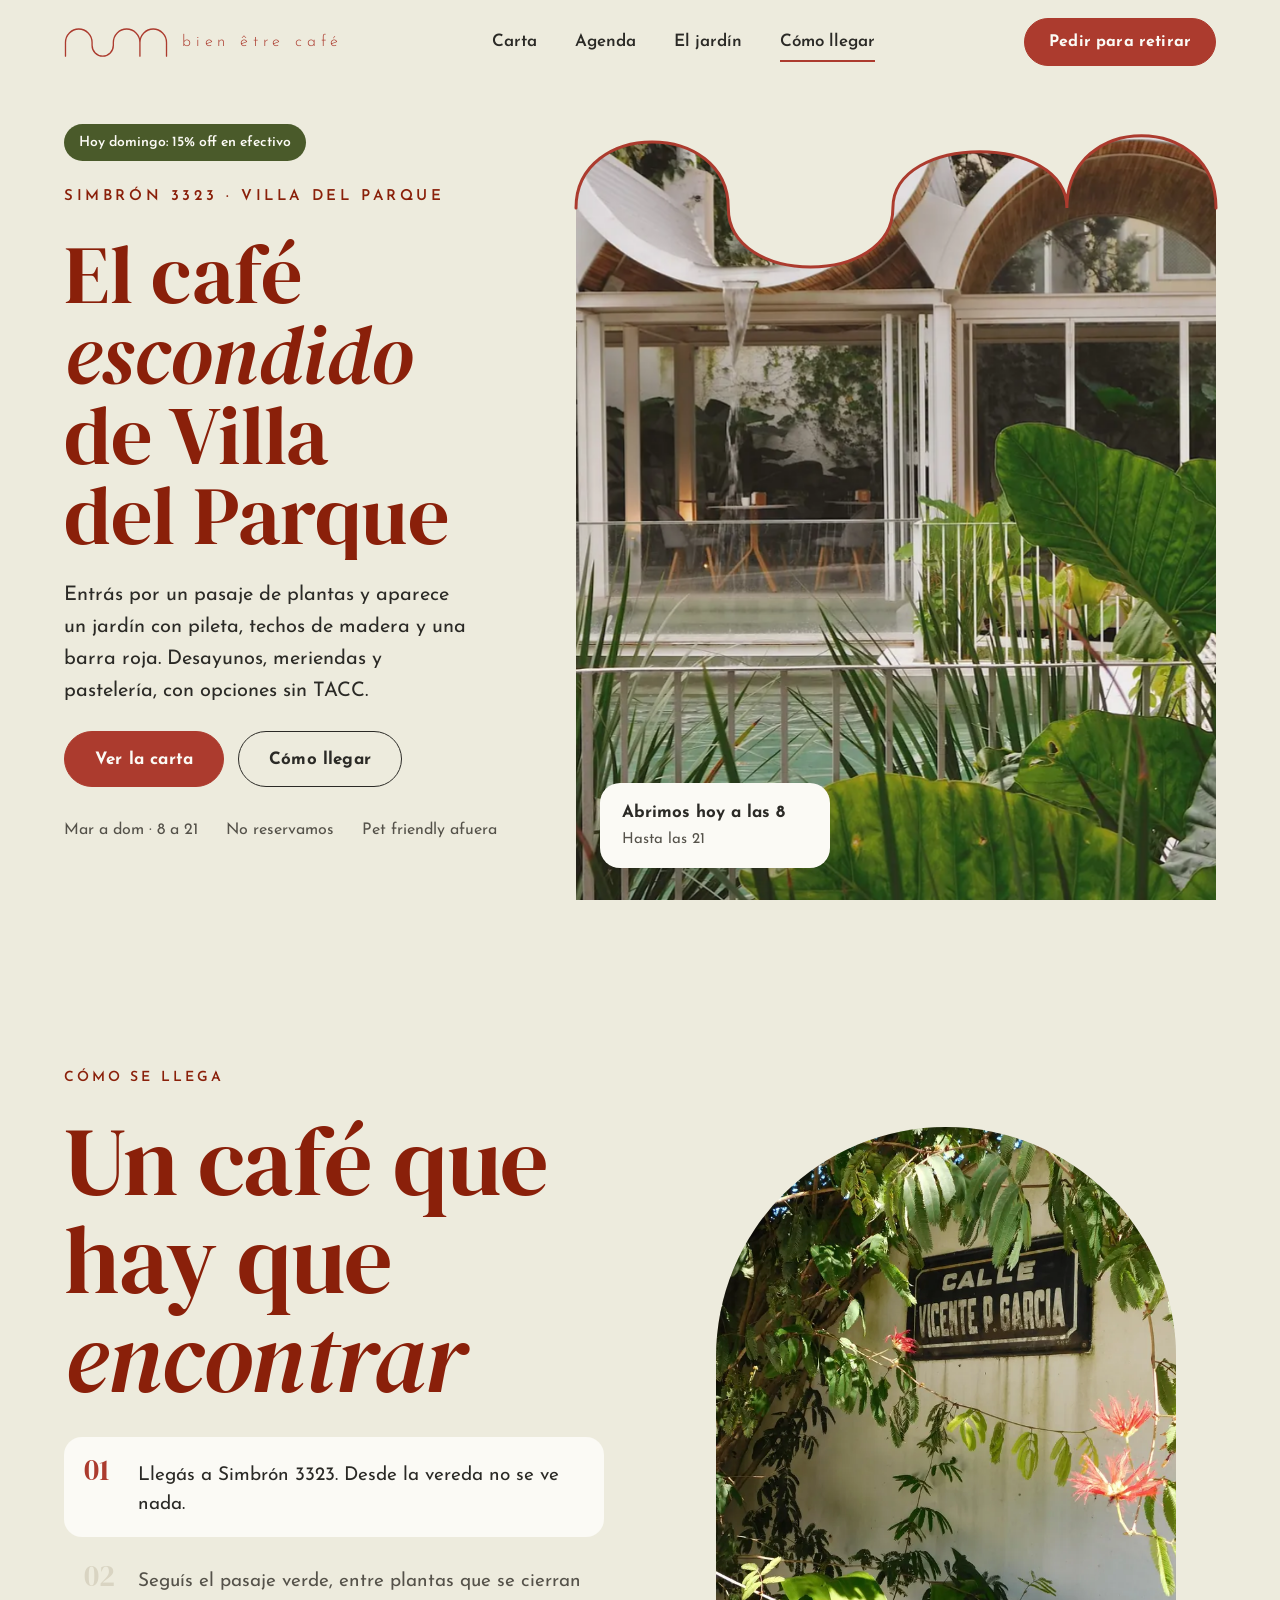
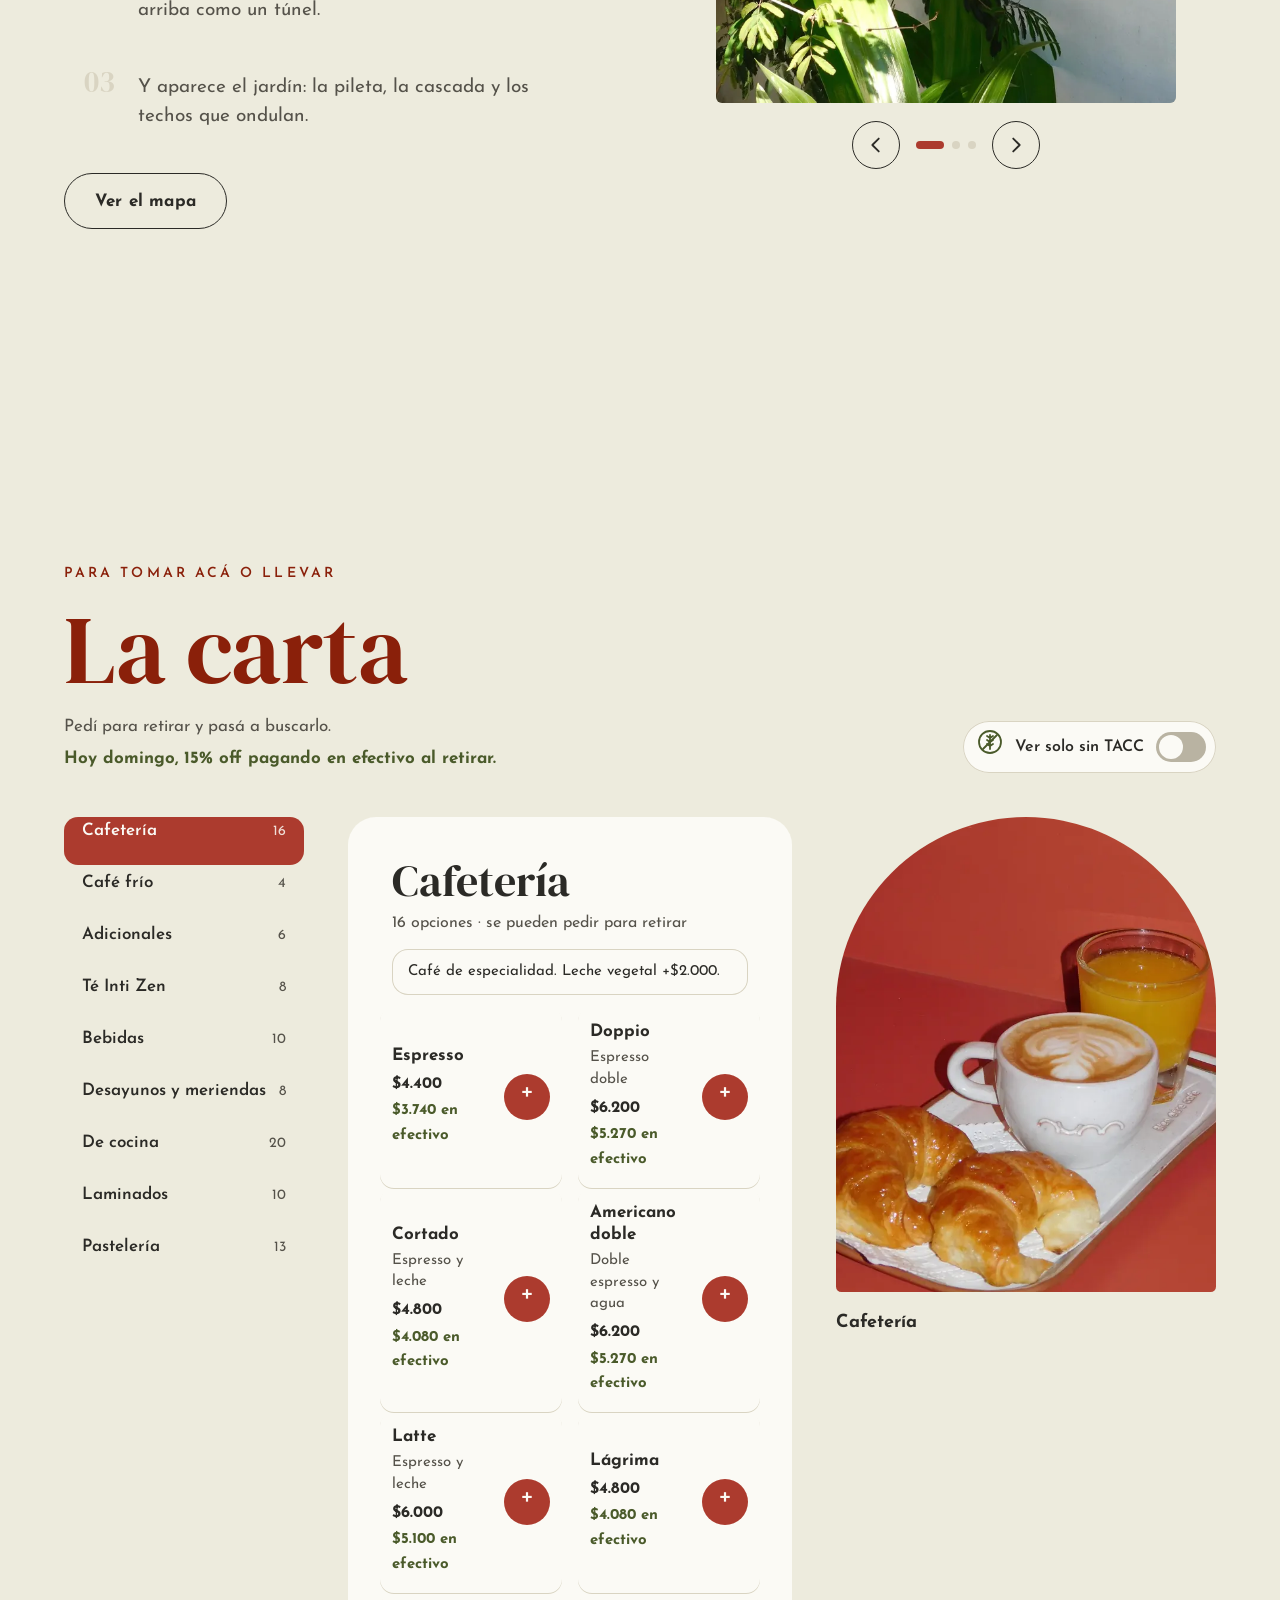
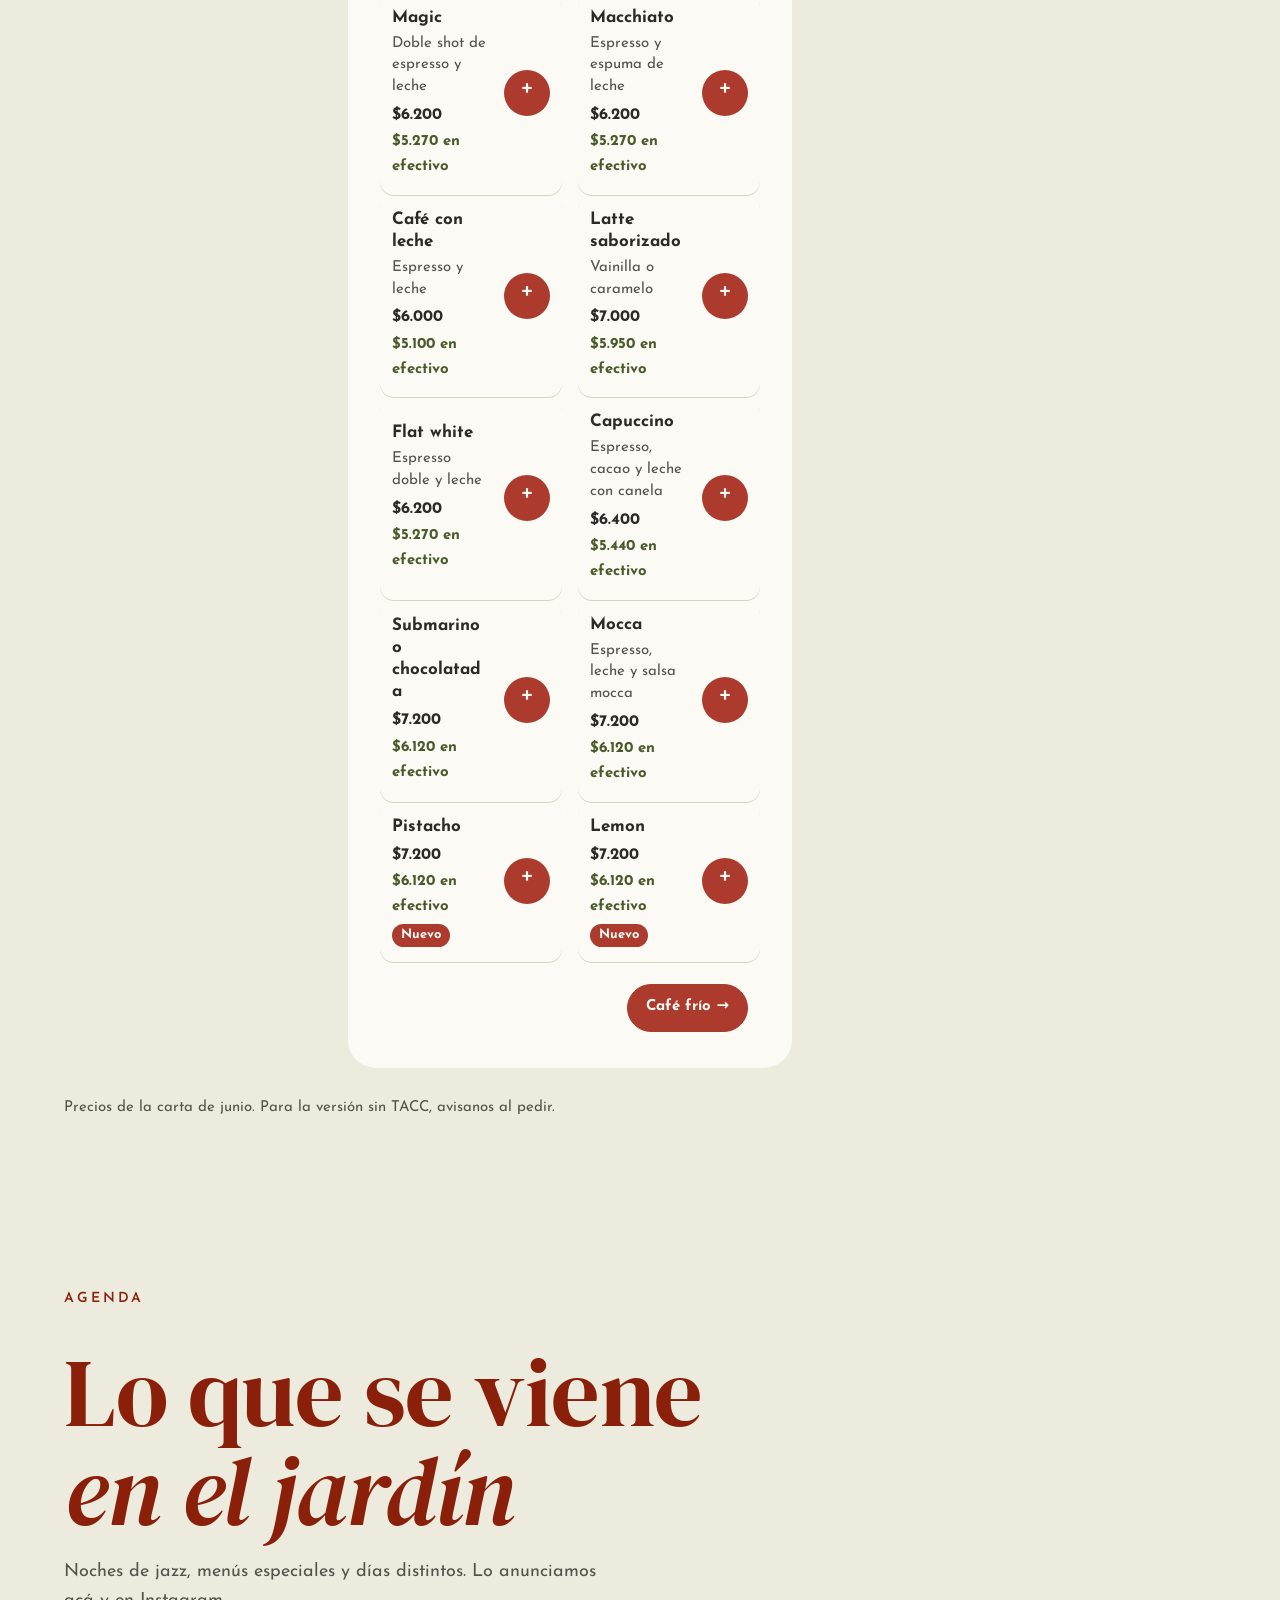
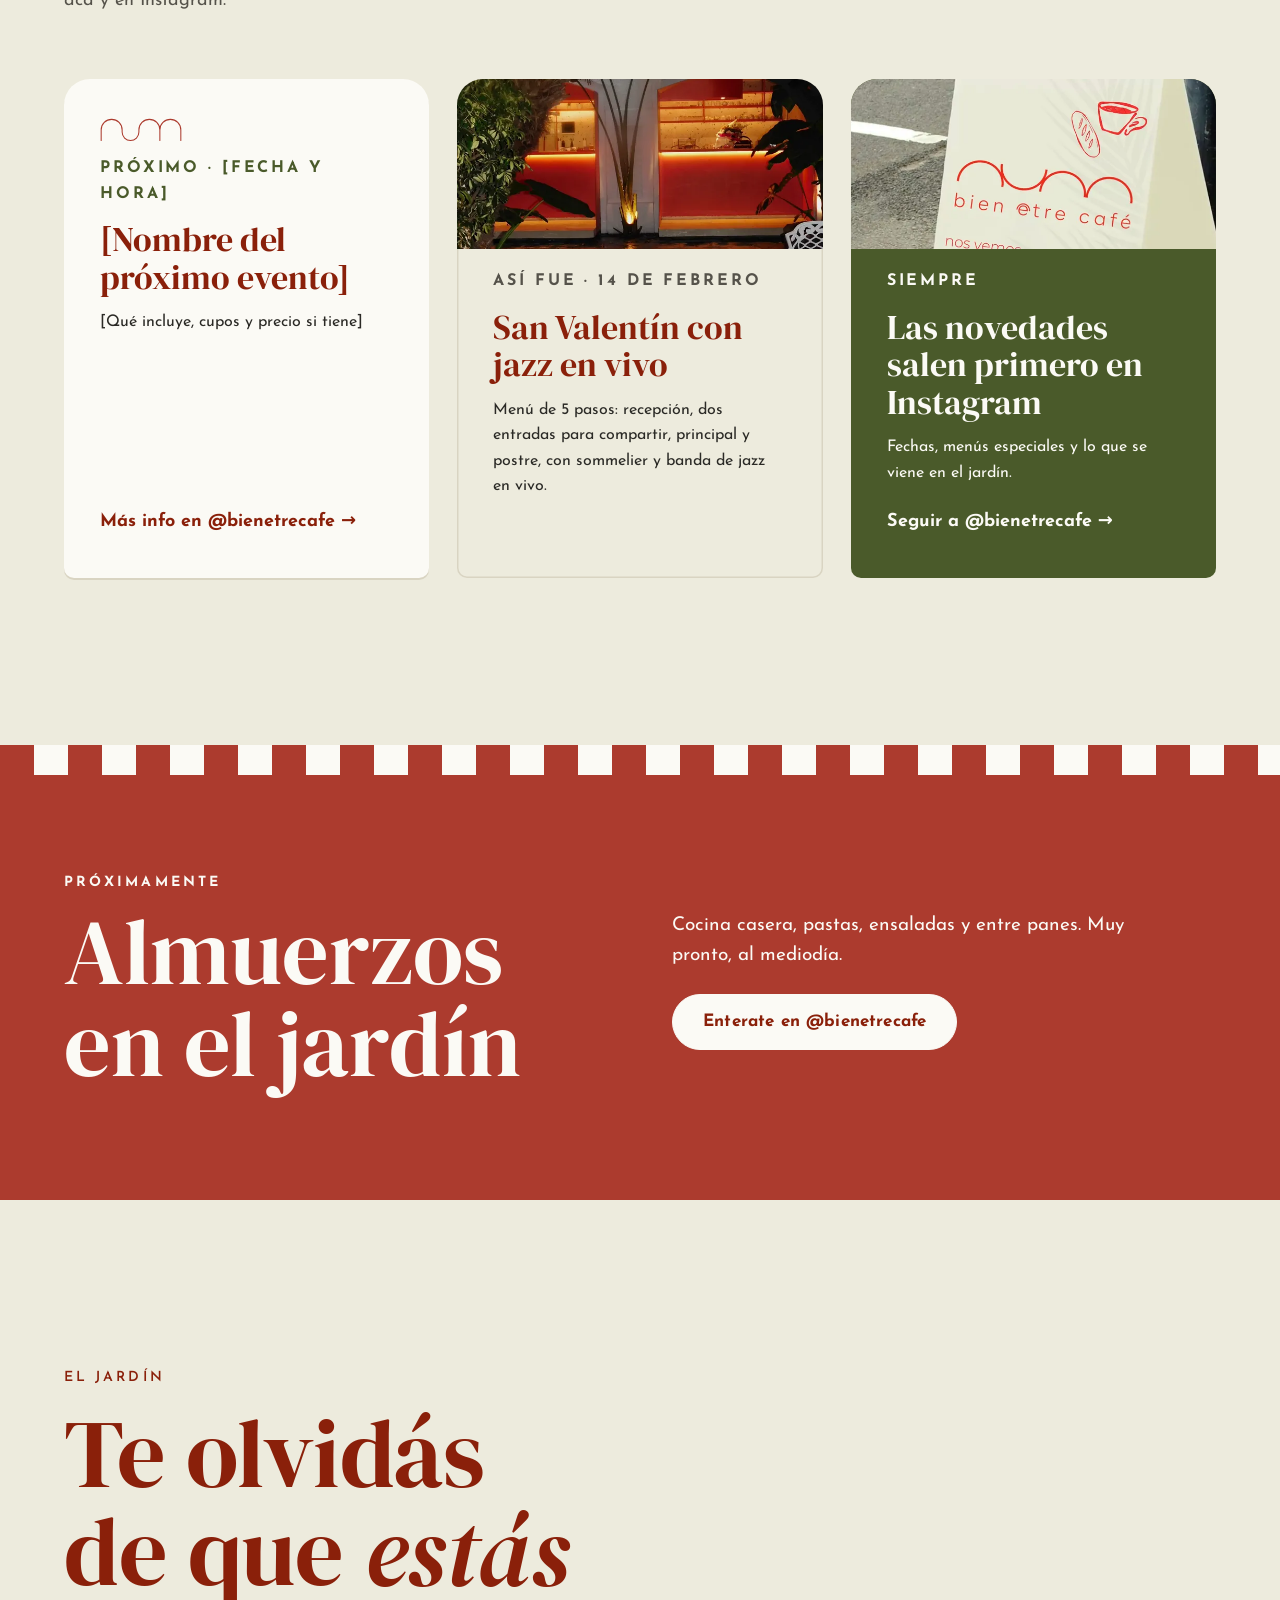
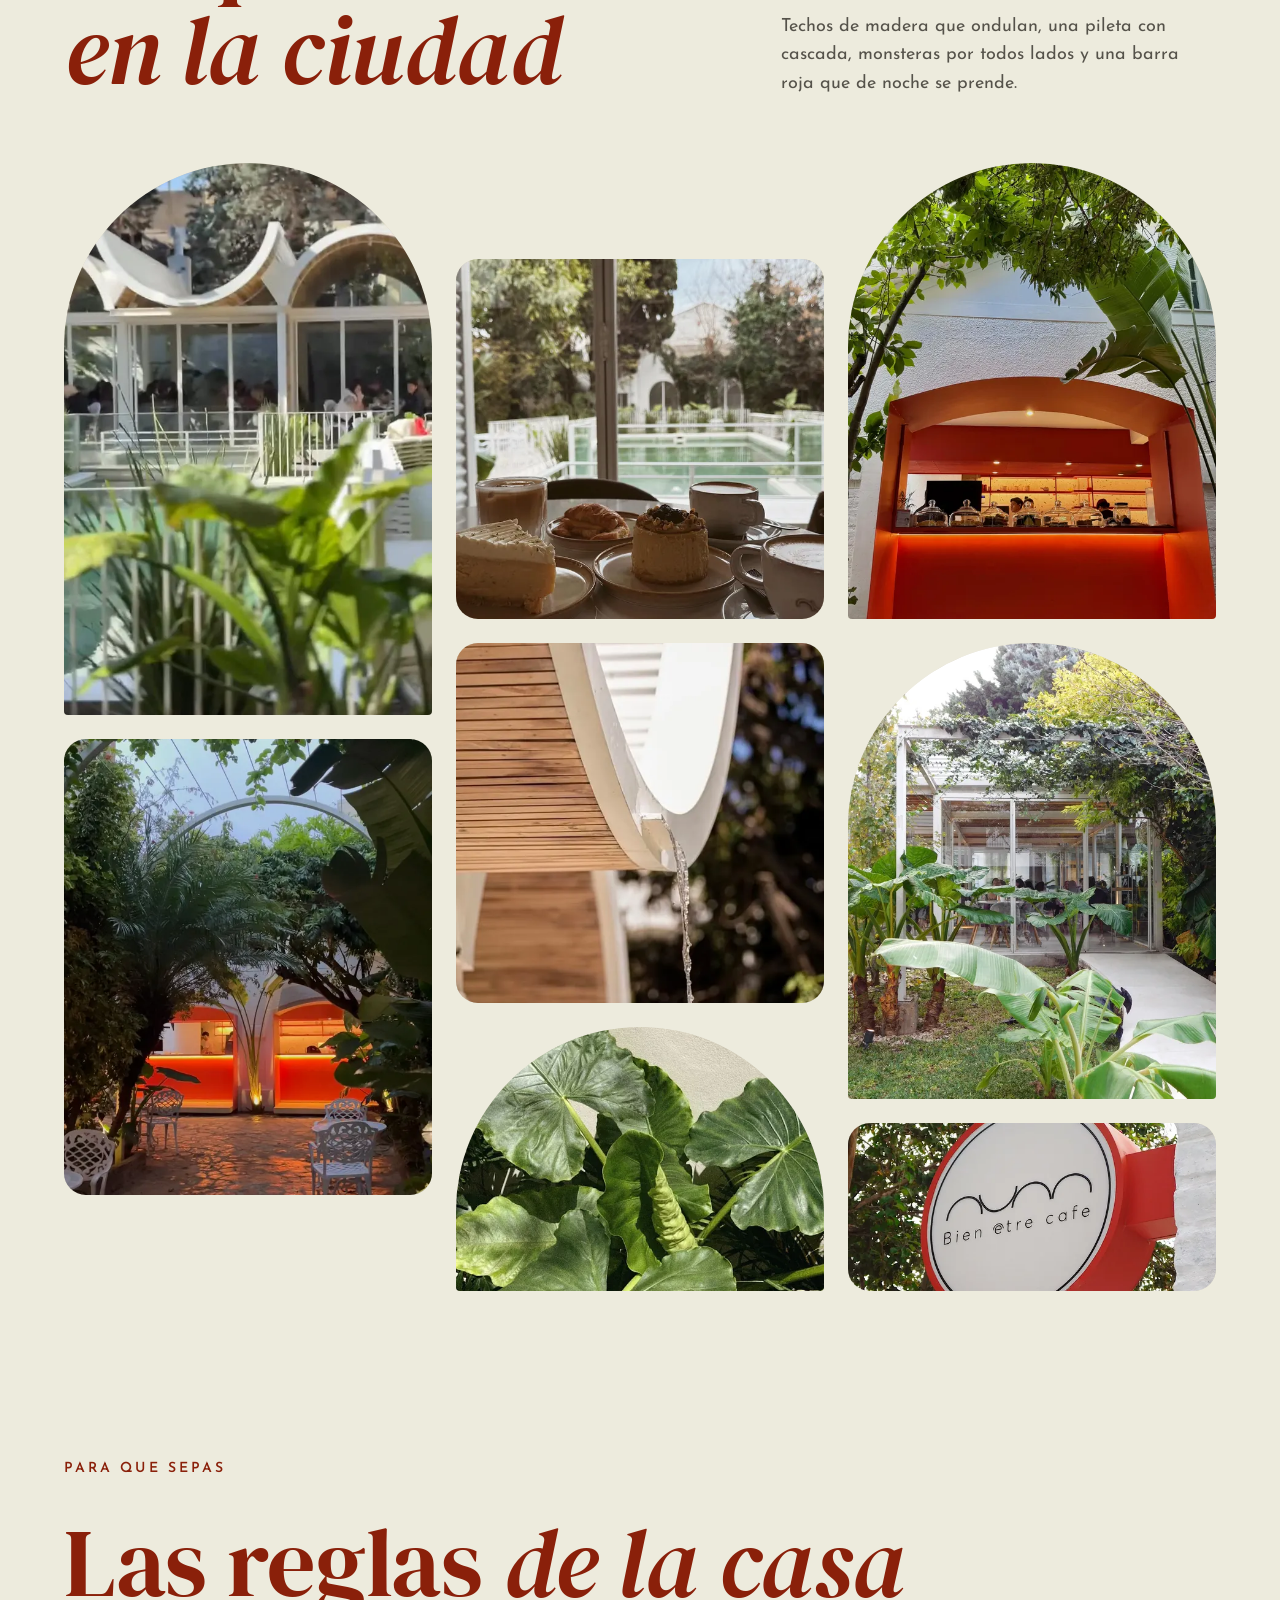
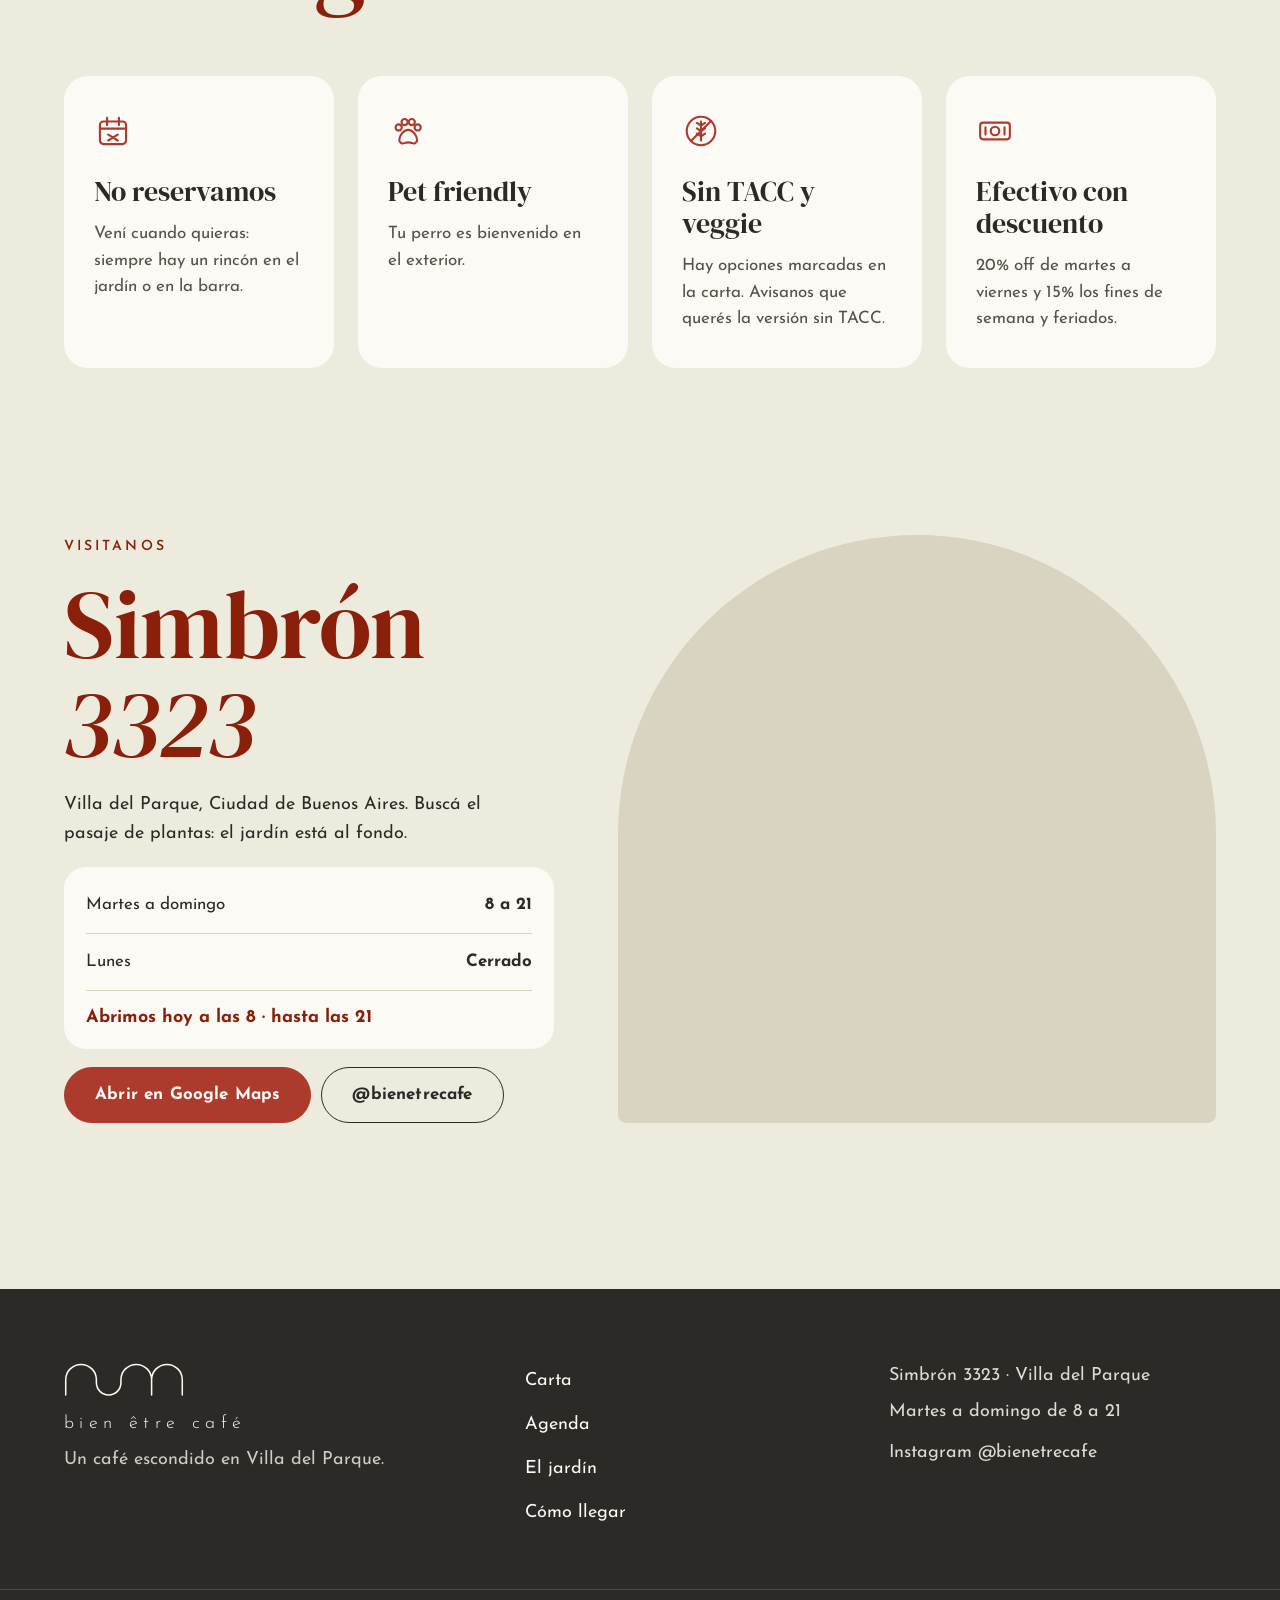
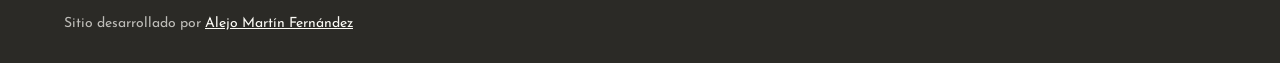
==== commit b3a2959f: "Hero: la onda recorta la foto (sin bordes que asomen); Cómo se llega con botones, sin trabar el scro" ====
--- a/index.html
+++ b/index.html
@@ -27,7 +27,7 @@
   })();
 </script>
 <link rel="stylesheet" href="kit/kit.css?v=3">
-<link rel="stylesheet" href="css/style.css?v=1">
+<link rel="stylesheet" href="css/style.css?v=2">
 </head>
 <body>
 
@@ -73,11 +73,13 @@
 
 <section class="hero" id="inicio" aria-label="Bien être café">
   <div class="hero__foto">
+    <div class="hero__clip" id="heroClip">
     <picture>
       <source media="(min-width: 1100px)" srcset="img/hero-desk-900.webp 900w, img/hero-desk-1400.webp 1400w" sizes="52vw">
       <img src="img/hero-celu-960.webp" srcset="img/hero-celu-640.webp 640w, img/hero-celu-960.webp 960w, img/hero-celu-1280.webp 1280w" sizes="100vw" width="960" height="1847" alt="La pileta con la cascada que cae del techo de madera, en el jardín de Bien être" fetchpriority="high" decoding="async" id="heroImg">
     </picture>
-    <svg class="hero__onda" id="heroOnda" aria-hidden="true" preserveAspectRatio="none"><path class="hero__onda-fill"/><path class="hero__onda-linea"/></svg>
+    </div>
+    <svg class="hero__onda" id="heroOnda" aria-hidden="true" preserveAspectRatio="none"><path class="hero__onda-linea"/></svg>
   </div>
   <div class="hero__txt">
     <p class="chip chip--verde hero__chip" data-efectivo-chip><span data-efectivo-txt>Martes a domingo de 8 a 21</span></p>
@@ -97,25 +99,27 @@
 </section>
 
 <section class="pasaje" id="pasaje" aria-labelledby="pasajeT">
-  <div class="pasaje__pin">
-    <div class="pasaje__in">
-      <div class="pasaje__txt">
-        <p class="eyebrow">Cómo se llega</p>
-        <h2 class="h2" id="pasajeT">Un café que hay que <em>encontrar</em></h2>
-        <ol class="pasaje__pasos">
-          <li class="is-on"><b>01</b><span>Llegás a Simbrón 3323. Desde la vereda no se ve nada.</span></li>
-          <li><b>02</b><span>Seguís el pasaje verde, entre plantas que se cierran arriba como un túnel.</span></li>
-          <li><b>03</b><span>Y aparece el jardín: la pileta, la cascada y los techos que ondulan.</span></li>
-        </ol>
-        <a class="btn btn--linea pasaje__cta" href="#visitanos">Ver el mapa</a>
-      </div>
-      <div class="pasaje__marco">
-        <div class="pasaje__arco">
-          <img class="pasaje__img is-on" src="img/pasaje-1-700.webp" srcset="img/pasaje-1-700.webp 700w, img/pasaje-1-1100.webp 1100w" sizes="(min-width: 1100px) 480px, 80vw" width="700" height="875" alt="El cartel de la calle Vicente P. García entre plantas, en la entrada" loading="lazy" decoding="async">
-          <img class="pasaje__img" src="img/pasaje-2-640.webp" width="640" height="1066" alt="El pasaje de plantas que lleva al jardín" loading="lazy" decoding="async">
-          <img class="pasaje__img" src="img/pasaje-3-700.webp" srcset="img/pasaje-3-700.webp 700w, img/pasaje-3-1100.webp 1100w" sizes="(min-width: 1100px) 480px, 80vw" width="700" height="875" alt="El jardín con la pileta y los techos ondulados de madera" loading="lazy" decoding="async">
-        </div>
-        <div class="pasaje__barra" aria-hidden="true"><span></span></div>
+  <div class="wrap pasaje__in">
+    <div class="pasaje__txt rv">
+      <p class="eyebrow">Cómo se llega</p>
+      <h2 class="h2" id="pasajeT">Un café que hay que <em>encontrar</em></h2>
+      <div class="pasaje__pasos" role="tablist" aria-label="Pasos para llegar">
+        <button type="button" role="tab" class="paso is-on" aria-selected="true" data-paso="0"><b>01</b><span>Llegás a Simbrón 3323. Desde la vereda no se ve nada.</span></button>
+        <button type="button" role="tab" class="paso" aria-selected="false" data-paso="1"><b>02</b><span>Seguís el pasaje verde, entre plantas que se cierran arriba como un túnel.</span></button>
+        <button type="button" role="tab" class="paso" aria-selected="false" data-paso="2"><b>03</b><span>Y aparece el jardín: la pileta, la cascada y los techos que ondulan.</span></button>
+      </div>
+      <a class="btn btn--linea pasaje__cta" href="#visitanos">Ver el mapa</a>
+    </div>
+    <div class="pasaje__marco rv">
+      <div class="pasaje__arco" id="pasajeArco">
+        <img class="pasaje__img is-on" src="img/pasaje-1-700.webp" srcset="img/pasaje-1-700.webp 700w, img/pasaje-1-1100.webp 1100w" sizes="(min-width: 1100px) 480px, 80vw" width="700" height="875" alt="El cartel de la calle Vicente P. García entre plantas, en la entrada" loading="lazy" decoding="async">
+        <img class="pasaje__img" src="img/pasaje-2-640.webp" width="640" height="1066" alt="El pasaje de plantas que lleva al jardín" loading="lazy" decoding="async">
+        <img class="pasaje__img" src="img/pasaje-3-700.webp" srcset="img/pasaje-3-700.webp 700w, img/pasaje-3-1100.webp 1100w" sizes="(min-width: 1100px) 480px, 80vw" width="700" height="875" alt="El jardín con la pileta y los techos ondulados de madera" loading="lazy" decoding="async">
+      </div>
+      <div class="pasaje__nav">
+        <button class="flecha" type="button" data-paso-mov="-1" aria-label="Paso anterior"><svg viewBox="0 0 24 24"><path d="M15 5l-7 7 7 7"/></svg></button>
+        <div class="pasaje__puntos" aria-hidden="true"><span class="is-on"></span><span></span><span></span></div>
+        <button class="flecha" type="button" data-paso-mov="1" aria-label="Paso siguiente"><svg viewBox="0 0 24 24"><path d="M9 5l7 7-7 7"/></svg></button>
       </div>
     </div>
   </div>
@@ -257,7 +261,7 @@
   <p class="pie__credito wrap">Sitio desarrollado por <a href="https://alejomfernandez.com.ar" target="_blank" rel="noopener">Alejo Martín Fernández</a></p>
 </footer>
 
-<script src="js/main.js?v=1" defer></script>
+<script src="js/main.js?v=2" defer></script>
 <script type="module">
   import { initKit } from './kit/kit.js?v=3';
   const BANDEJA = '<svg viewBox="0 0 24 24"><rect x="3" y="7" width="18" height="11" rx="3"/><path d="M6.5 10.5h11"/></svg>';
--- a/css/style.css
+++ b/css/style.css
@@ -132,14 +132,15 @@
 
 /* ---------- hero ---------- */
 .hero { position: relative; min-height: 100vh; min-height: 100svh; height: 100svh; max-height: 1100px; overflow: hidden; background: var(--pizarra); }
-.hero__foto { position: absolute; left: 0; right: 0; top: calc(var(--hdr) + env(safe-area-inset-top)); bottom: 0; overflow: hidden; }
-.hero__foto picture, .hero__foto img { position: absolute; inset: 0; width: 100%; height: 100%; }
-.hero__foto img { object-fit: cover; object-position: 50% 42%; transform-origin: 50% 60%; animation: respira 18s ease-in-out infinite; }
-.hero__foto::after { content: ""; position: absolute; inset: 0; background: linear-gradient(180deg, rgba(43, 42, 38, 0) 40%, rgba(43, 42, 38, .55) 62%, rgba(43, 42, 38, .86) 100%); pointer-events: none; }
-.hero__onda { position: absolute; left: 0; top: -1px; width: 100%; height: 160px; z-index: 2; overflow: visible; pointer-events: none; }
-.hero__onda-fill { fill: var(--pizarra); }
+.hero__foto { position: absolute; left: 0; right: 0; top: calc(var(--hdr) + env(safe-area-inset-top)); bottom: 0; }
+/* la onda recorta la foto misma (clip-path desde JS): no hay nada detrás que asome */
+.hero__clip { position: absolute; inset: 0; overflow: hidden; background: var(--pizarra); clip-path: inset(0); }
+.hero__clip picture { position: absolute; inset: -3%; }
+.hero__clip img { position: absolute; inset: 0; width: 100%; height: 100%; object-fit: cover; object-position: 50% 42%; transform-origin: 50% 60%; animation: respira 18s ease-in-out infinite; backface-visibility: hidden; }
+.hero__clip::after { content: ""; position: absolute; inset: 0; background: linear-gradient(180deg, rgba(43, 42, 38, 0) 40%, rgba(43, 42, 38, .55) 62%, rgba(43, 42, 38, .86) 100%); pointer-events: none; }
+.hero__onda { position: absolute; left: 0; top: 0; width: 100%; height: 160px; z-index: 2; overflow: visible; pointer-events: none; }
 .hero__onda-linea { fill: none; stroke: var(--barra); stroke-width: 3; stroke-linecap: round; }
-@keyframes respira { 0%, 100% { transform: scale(1.04) translate3d(0, 0, 0); } 50% { transform: scale(1.1) translate3d(-1.2%, -.8%, 0); } }
+@keyframes respira { 0%, 100% { transform: scale(1) translate3d(0, 0, 0); } 50% { transform: scale(1.05) translate3d(-.8%, -.6%, 0); } }
 
 .hero__txt { position: absolute; left: var(--pad); right: var(--pad); bottom: calc(28px + env(safe-area-inset-bottom)); z-index: 3; display: flex; flex-direction: column; align-items: flex-start; gap: 16px; color: var(--calado); }
 .hero__chip { min-height: 37px; }
@@ -172,7 +173,7 @@
 @media (min-width: 1100px) {
   .hero { height: 100vh; min-height: 680px; max-height: 1080px; }
   .hero__foto { left: auto; right: var(--pad); width: min(50vw, 760px); top: calc(var(--hdr) + 24px); }
-  .hero__foto::after { display: none; }
+  .hero__clip::after { display: none; }
   .hero__txt {
     left: max(var(--pad), calc((100vw - var(--max)) / 2)); right: auto; top: calc(var(--hdr) + 24px); bottom: 0; width: min(580px, calc(100vw - var(--pad) * 2 - min(50vw, 760px) - 56px));
     justify-content: center; gap: 24px; color: var(--tinta); padding-bottom: 40px;
@@ -206,9 +207,8 @@
 /* entrada del hero (después de la intro) */
 .js .hero__chip, .js .hero__eyebrow, .js .hero__p, .js .hero__btns, .js .hero__datos, .js .hero__estado { opacity: 0; transform: translateY(14px); }
 .js .lin > span { transform: translateY(105%); }
-.js .hero__foto img { clip-path: inset(0 0 0 0); }
-.js .hero__foto { opacity: 0; transform: scale(1.03); }
-.hero.is-in .hero__foto { opacity: 1; transform: none; transition: opacity .9s var(--ease), transform 1.2s var(--ease); }
+.js .hero__foto { opacity: 0; }
+.hero.is-in .hero__foto { opacity: 1; transition: opacity .9s var(--ease); }
 .hero.is-in .lin > span { transform: none; transition: transform .9s var(--ease); transition-delay: calc(.12s + var(--d, 0) * 90ms); }
 .hero.is-in .hero__chip, .hero.is-in .hero__eyebrow, .hero.is-in .hero__p, .hero.is-in .hero__btns, .hero.is-in .hero__datos, .hero.is-in .hero__estado {
   opacity: 1; transform: none; transition: opacity .7s var(--ease), transform .7s var(--ease); transition-delay: calc(var(--d, 0) * 85ms);
@@ -217,32 +217,37 @@
 .hdr.is-in { transform: none; }
 html:not(.js) .hdr { transform: none; }
 
-/* ---------- pasaje (WOW 1) ---------- */
-.pasaje { position: relative; height: 300vh; height: 300svh; background: var(--pizarra); }
-.pasaje__pin { position: sticky; top: 0; height: 100vh; height: 100svh; overflow: hidden; display: flex; align-items: center; padding-top: var(--hdr); }
-.pasaje__in { width: 100%; max-width: calc(var(--max) + var(--pad) * 2); margin: 0 auto; padding: 0 var(--pad); display: grid; gap: 22px; align-content: center; height: 100%; padding-bottom: 20px; }
-.pasaje__txt { display: grid; gap: 12px; }
+/* ---------- pasaje (WOW 1): pasos con botones, sin trabar el scroll ---------- */
+.pasaje { padding: var(--aire) 0; }
+.pasaje__in { display: grid; gap: 36px; }
+.pasaje__txt { display: grid; gap: 18px; align-content: start; }
 .pasaje__txt .eyebrow { margin: 0; }
-.pasaje__txt .h2 { font-size: clamp(34px, 8.6vw, 88px); }
-.pasaje__pasos { list-style: none; margin: 0; padding: 0; position: relative; min-height: 76px; }
-.pasaje__pasos li { position: absolute; inset: 0 0 auto 0; display: flex; gap: 14px; align-items: baseline; font-size: 17px; line-height: 1.5; opacity: 0; transform: translateY(12px); transition: opacity .5s var(--ease), transform .5s var(--ease); }
-.pasaje__pasos li.is-on { opacity: 1; transform: none; }
-.pasaje__pasos b { font: 400 22px/1 var(--f-tit); color: var(--barra); flex-shrink: 0; }
-.pasaje__cta { display: none; }
-.pasaje__marco { position: relative; display: flex; flex-direction: column; align-items: center; gap: 14px; min-height: 0; }
-.pasaje__arco { position: relative; width: min(78vw, 360px); height: min(52svh, 480px); border-radius: 999px 999px 26px 26px; overflow: hidden; background: var(--linea); transform: scale(var(--s, .86)); transition: transform .1s linear; }
-.pasaje__img { position: absolute; inset: 0; width: 100%; height: 100%; object-fit: cover; opacity: 0; transform: scale(1.12); transition: opacity .7s var(--ease), transform 1.4s var(--ease); }
+.pasaje__pasos { display: grid; gap: 6px; margin-top: 6px; }
+.paso {
+  display: flex; gap: 14px; align-items: baseline; width: 100%; padding: 14px 16px; border: 0; border-radius: 18px; background: transparent;
+  text-align: left; font-size: 17px; line-height: 1.5; color: var(--gris); cursor: pointer; touch-action: manipulation; transition: background .3s, color .3s;
+}
+.paso b { font: 400 24px/1 var(--f-tit); color: var(--linea); flex-shrink: 0; transition: color .3s; min-width: 30px; }
+.paso.is-on { background: var(--calado); color: var(--tinta); }
+.paso.is-on b { color: var(--barra); }
+@media (hover: hover) { .paso:not(.is-on):hover { background: rgba(251, 250, 245, .55); color: var(--tinta); } }
+.pasaje__cta { justify-self: start; display: none; }
+.pasaje__marco { display: flex; flex-direction: column; align-items: center; gap: 18px; }
+.pasaje__arco { position: relative; width: min(80vw, 380px); aspect-ratio: 4 / 5; border-radius: 999px 999px 26px 26px; overflow: hidden; background: var(--linea); touch-action: pan-y; user-select: none; }
+.pasaje__img { position: absolute; inset: 0; width: 100%; height: 100%; object-fit: cover; opacity: 0; transform: scale(1.1); transition: opacity .7s var(--ease), transform 1.3s var(--ease); -webkit-user-drag: none; }
 .pasaje__img.is-on { opacity: 1; transform: scale(1); }
-.pasaje__barra { width: 120px; height: 3px; border-radius: 3px; background: var(--linea); overflow: hidden; }
-.pasaje__barra span { display: block; height: 100%; background: var(--barra); transform: scaleX(var(--p, 0)); transform-origin: left; }
-@media (min-width: 1100px) {
-  .pasaje__in { grid-template-columns: minmax(0, 1fr) minmax(0, 1fr); align-items: center; gap: 64px; padding-bottom: 0; }
-  .pasaje__txt { gap: 26px; max-width: 520px; }
-  .pasaje__pasos { min-height: 96px; }
-  .pasaje__pasos li { font-size: 21px; }
-  .pasaje__pasos b { font-size: 30px; }
-  .pasaje__cta { display: inline-flex; justify-self: start; }
-  .pasaje__arco { width: min(36vw, 500px); height: min(72vh, 640px); }
+.pasaje__nav { display: flex; align-items: center; gap: 16px; }
+.pasaje__puntos { display: flex; gap: 8px; }
+.pasaje__puntos span { width: 8px; height: 8px; border-radius: 999px; background: var(--linea); transition: width .35s var(--ease), background .35s; }
+.pasaje__puntos span.is-on { width: 28px; background: var(--barra); }
+@media (min-width: 768px) { .pasaje__arco { width: min(60vw, 420px); } }
+@media (min-width: 1100px) {
+  .pasaje__in { grid-template-columns: minmax(0, 1fr) minmax(0, 1fr); align-items: center; gap: 72px; }
+  .pasaje__txt { gap: 24px; max-width: 540px; }
+  .paso { font-size: 19px; padding: 18px 20px; }
+  .paso b { font-size: 30px; min-width: 40px; }
+  .pasaje__cta { display: inline-flex; }
+  .pasaje__arco { width: min(36vw, 480px); }
 }
 
 /* ---------- carta ---------- */
@@ -511,7 +516,7 @@
 
 @media (prefers-reduced-motion: reduce) {
   html { scroll-behavior: auto; }
-  .hero__foto img { animation: none; }
+  .hero__clip img { animation: none; }
   .js .rv, .js .pizarra, .js .g img, .js .lin > span, .js .hero__foto, .js .hero__chip, .js .hero__eyebrow, .js .hero__p, .js .hero__btns, .js .hero__datos, .js .hero__estado {
     opacity: 1 !important; transform: none !important; clip-path: none !important; transition: none !important;
   }
@@ -526,7 +531,7 @@
   .hero__t { font-size: 32px; }
   .hero__txt { gap: 12px; bottom: 18px; max-width: 560px; }
   .hero__btns { width: auto; } .hero__btns .btn { flex: 0 0 auto; min-height: 46px; }
-  .pasaje__arco { height: 58svh; width: 240px; }
-  .pasaje__in { grid-template-columns: 1fr auto; align-items: center; }
-  .pasaje__txt .h2 { font-size: 30px; }
-}
+  .pasaje__in { grid-template-columns: minmax(0, 1fr) auto; align-items: center; }
+  .pasaje__marco { order: 0; }
+  .pasaje__arco { width: 240px; }
+}
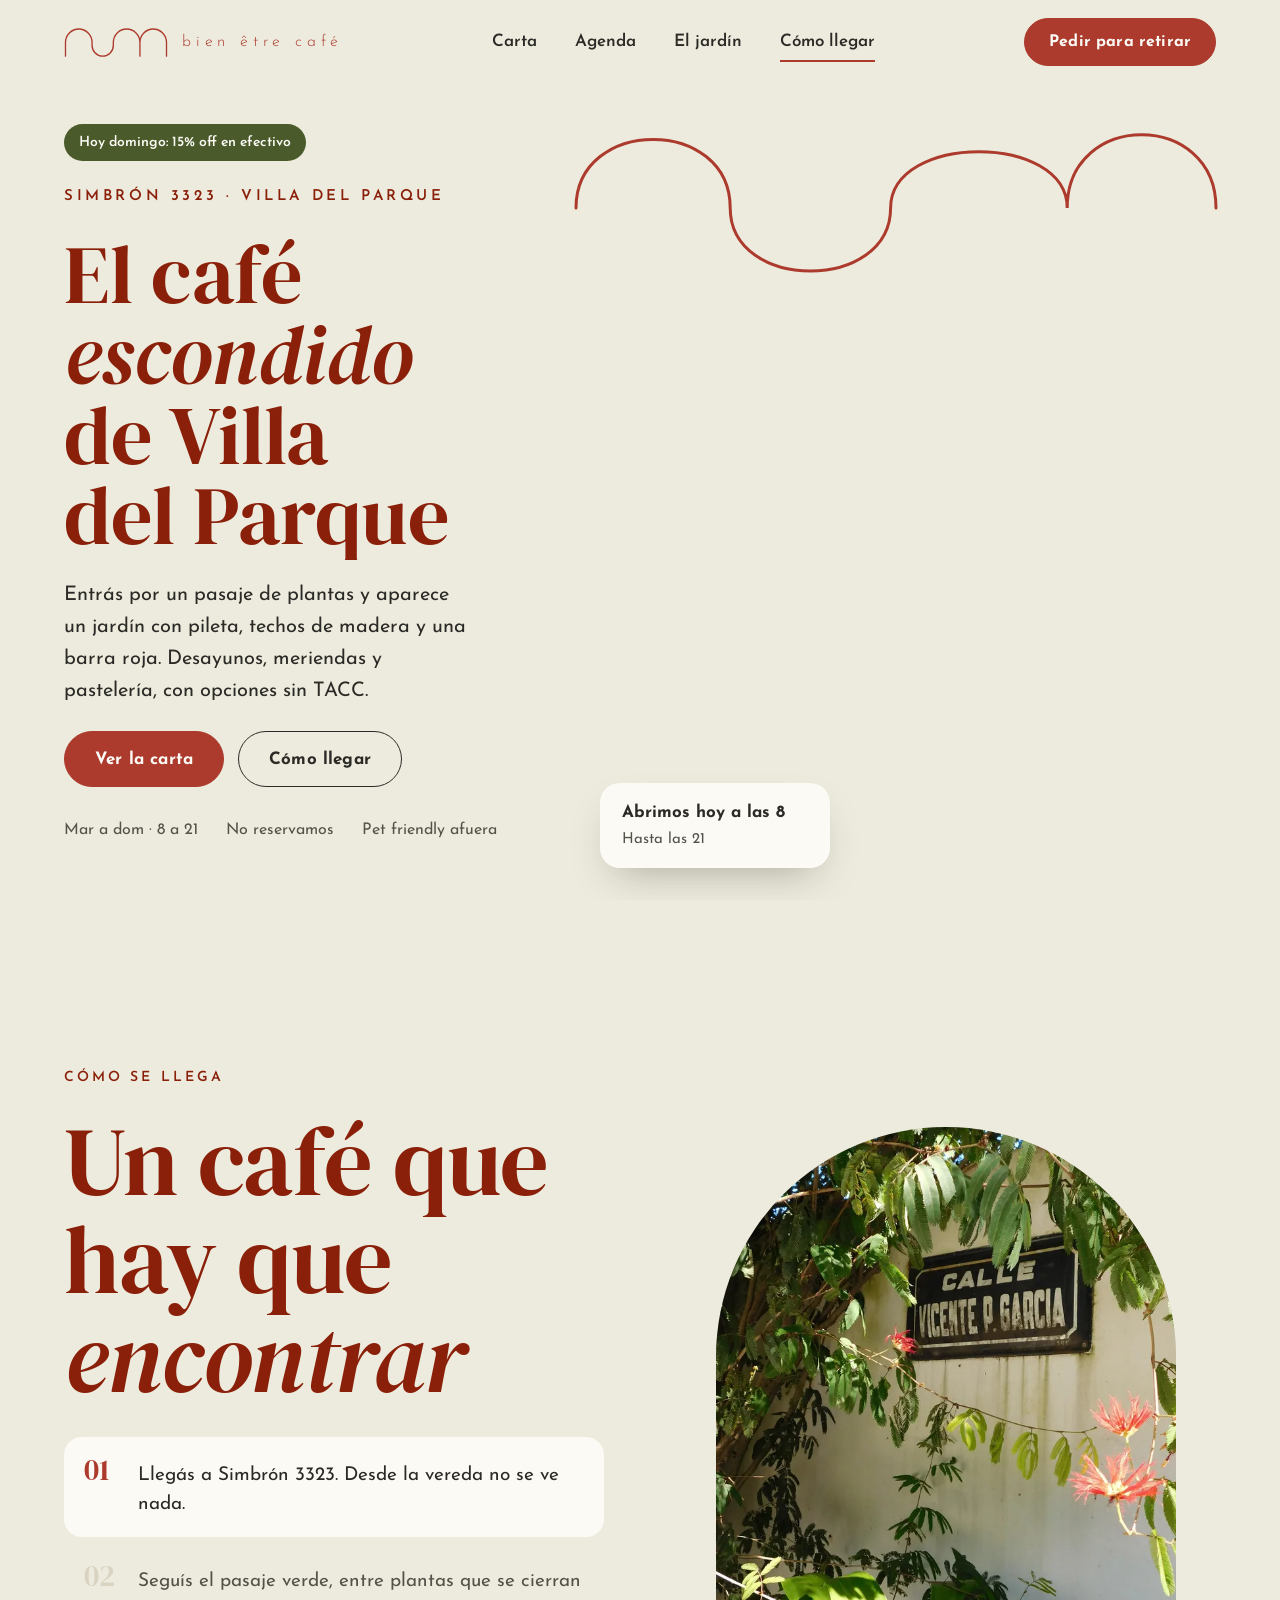
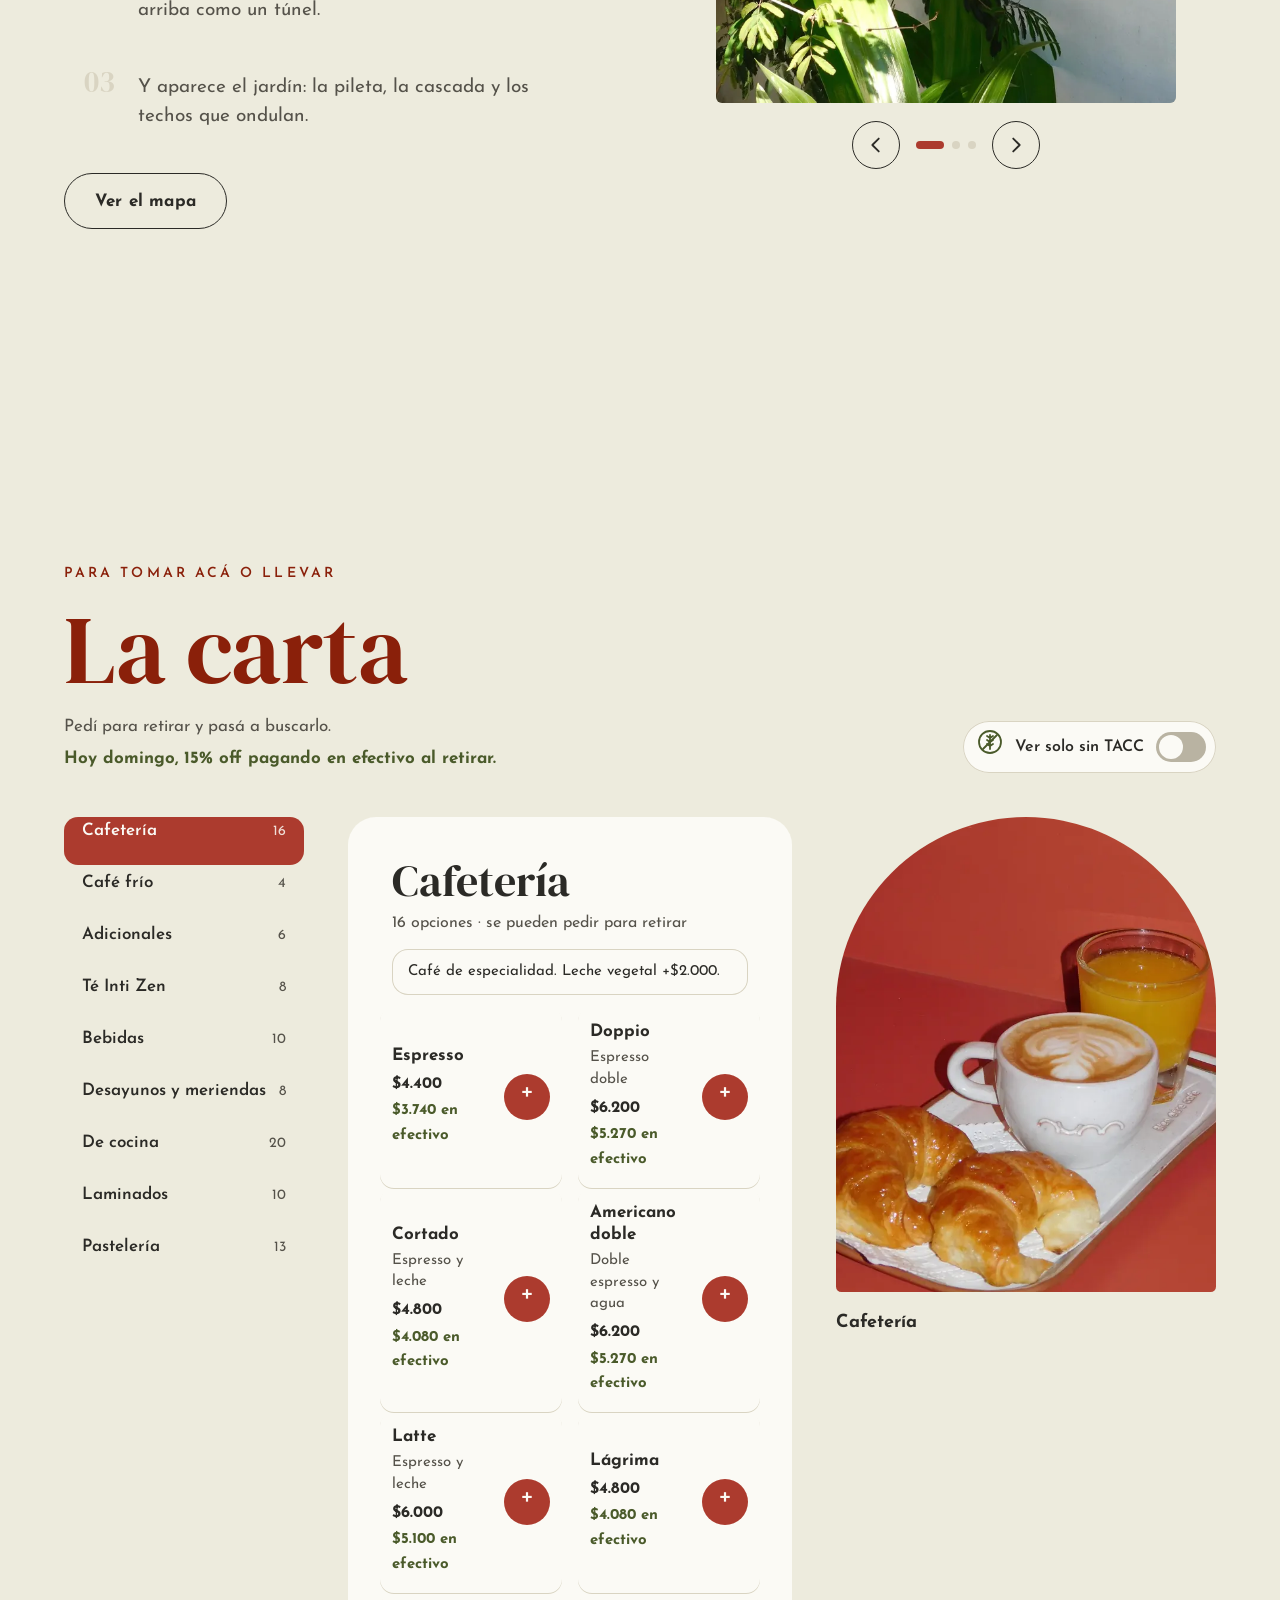
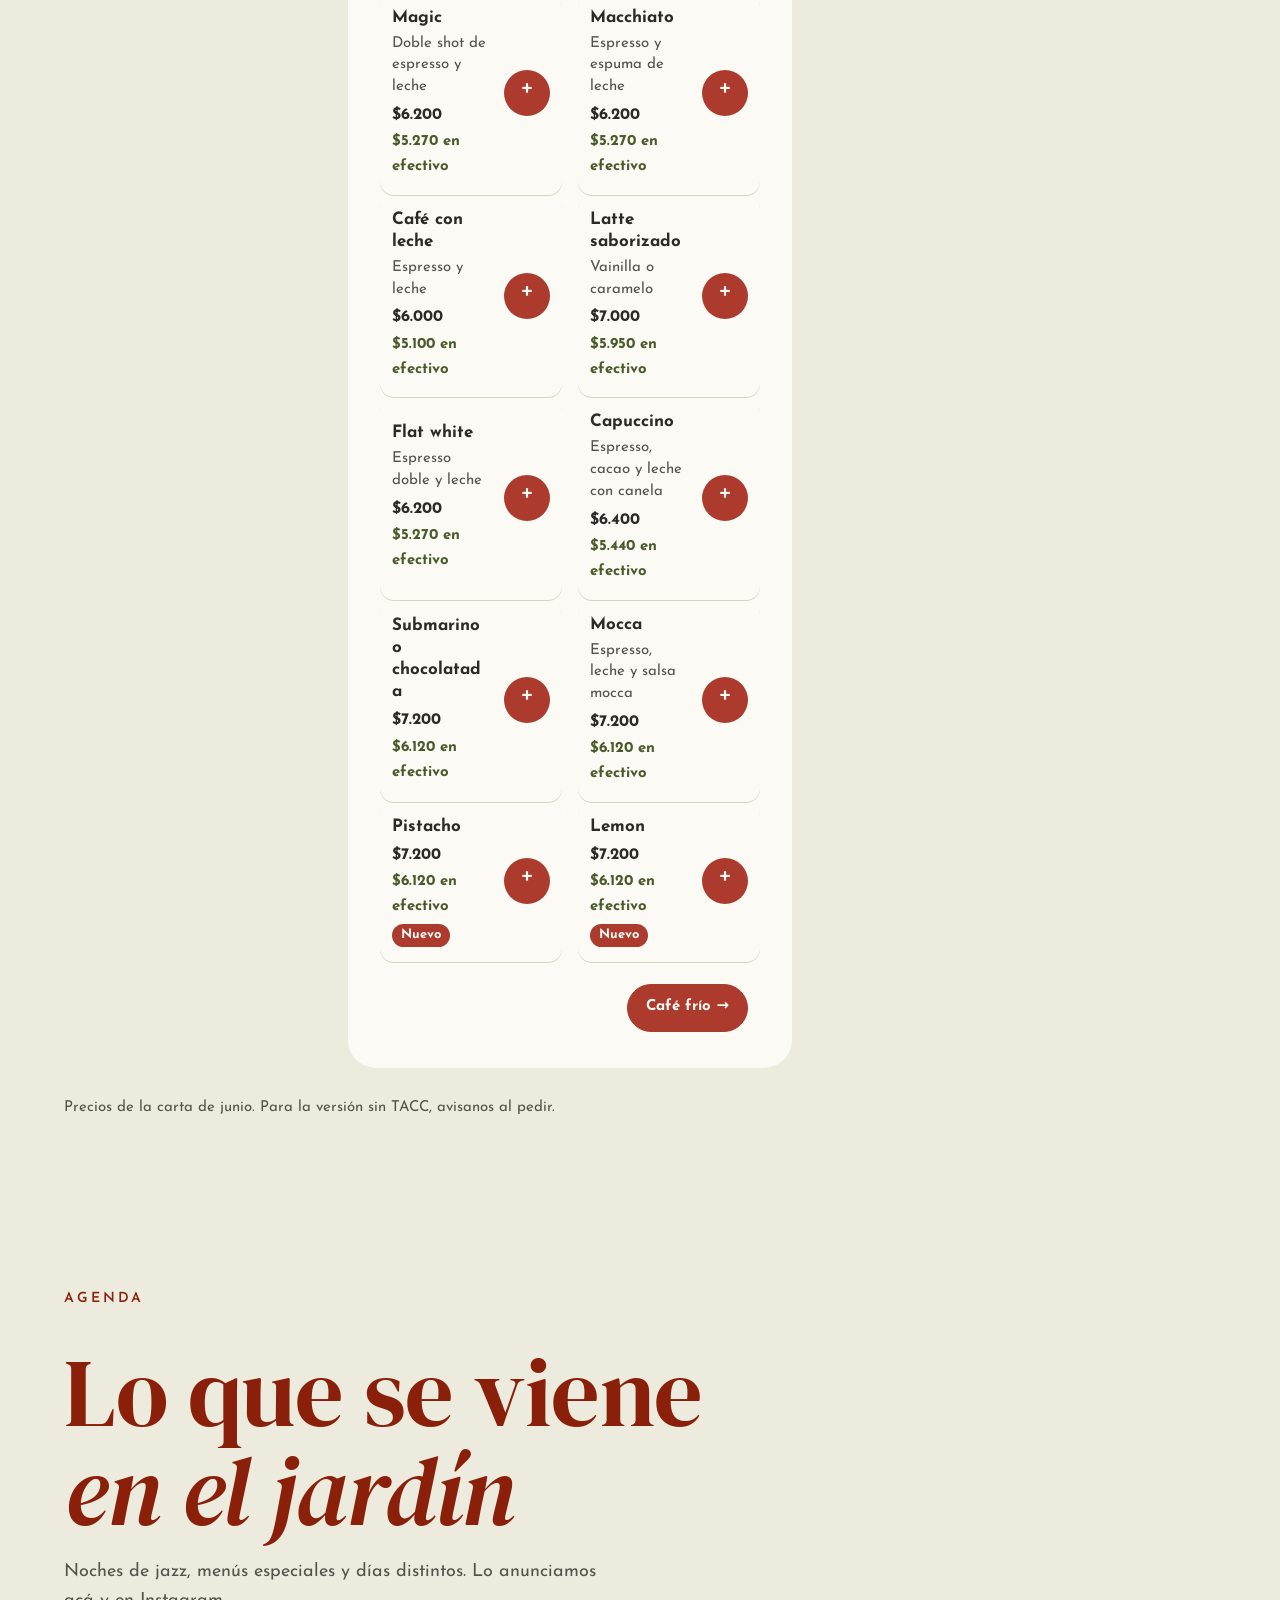
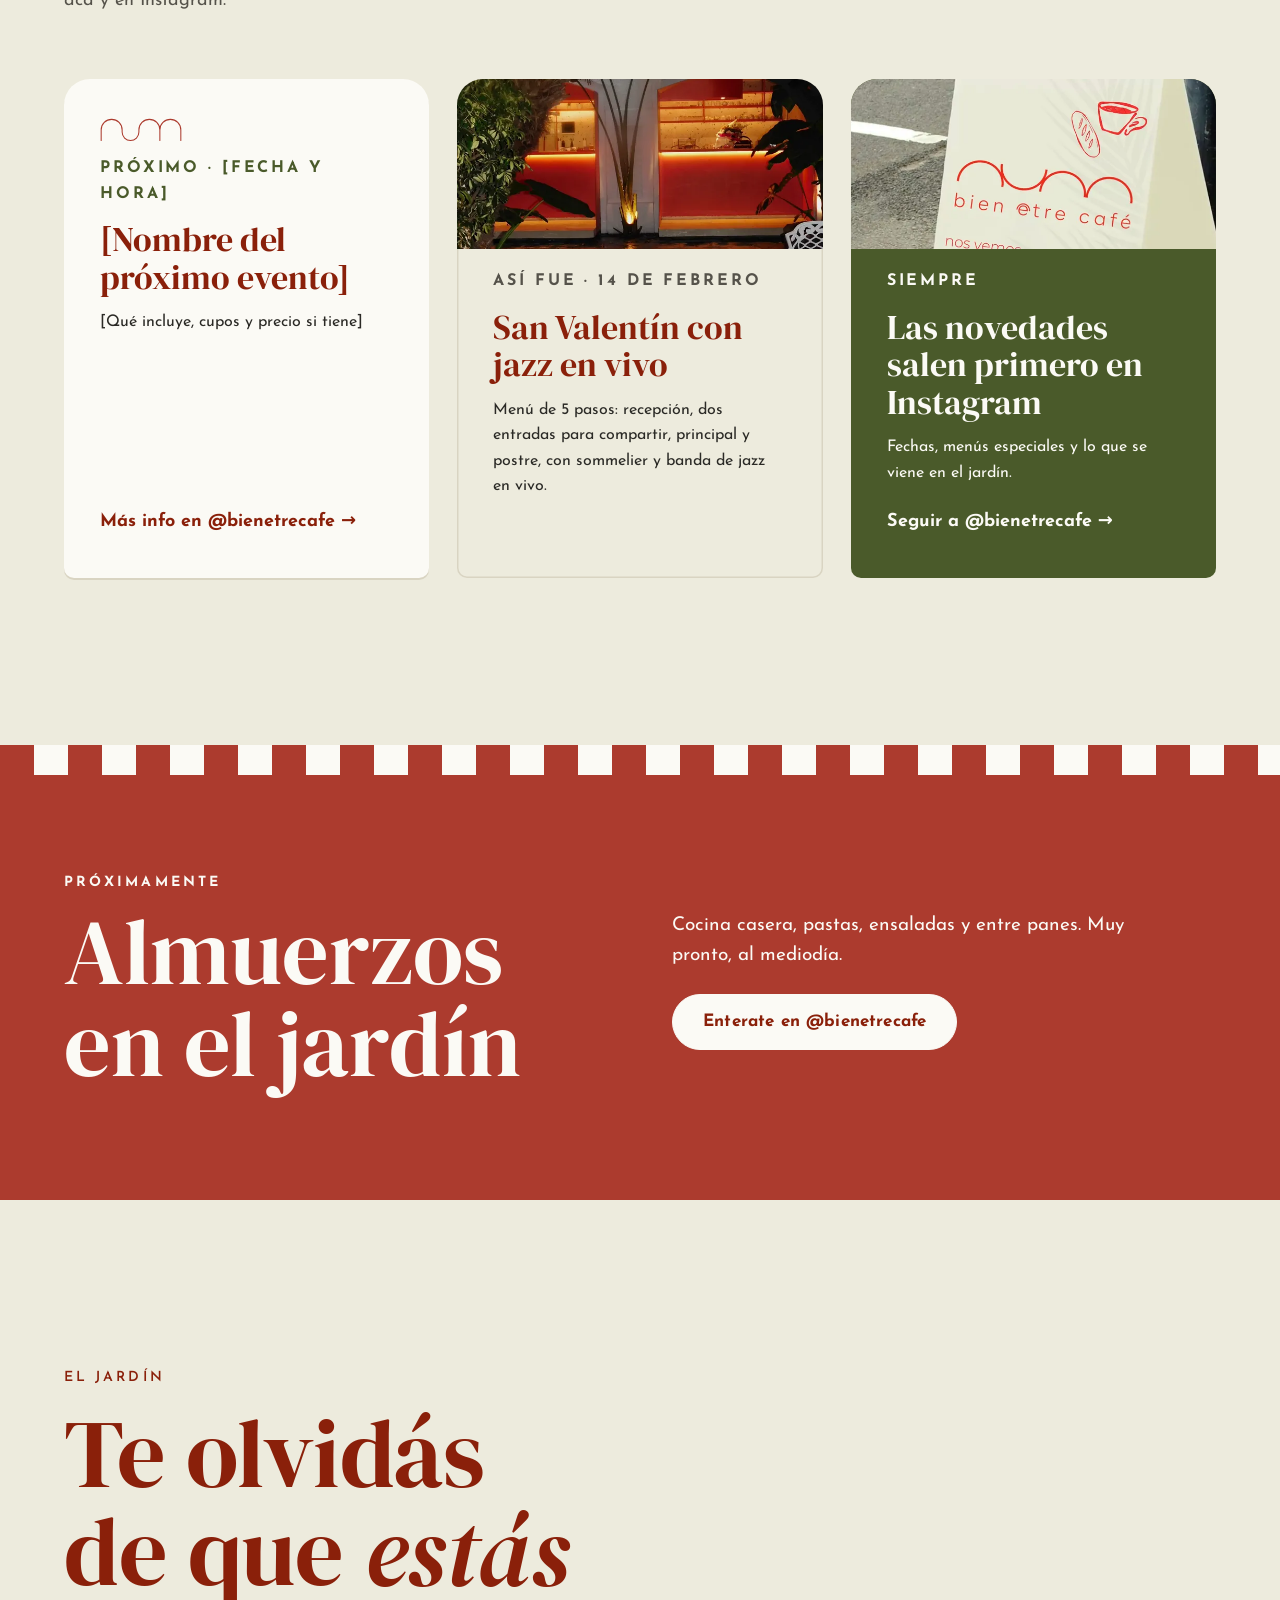
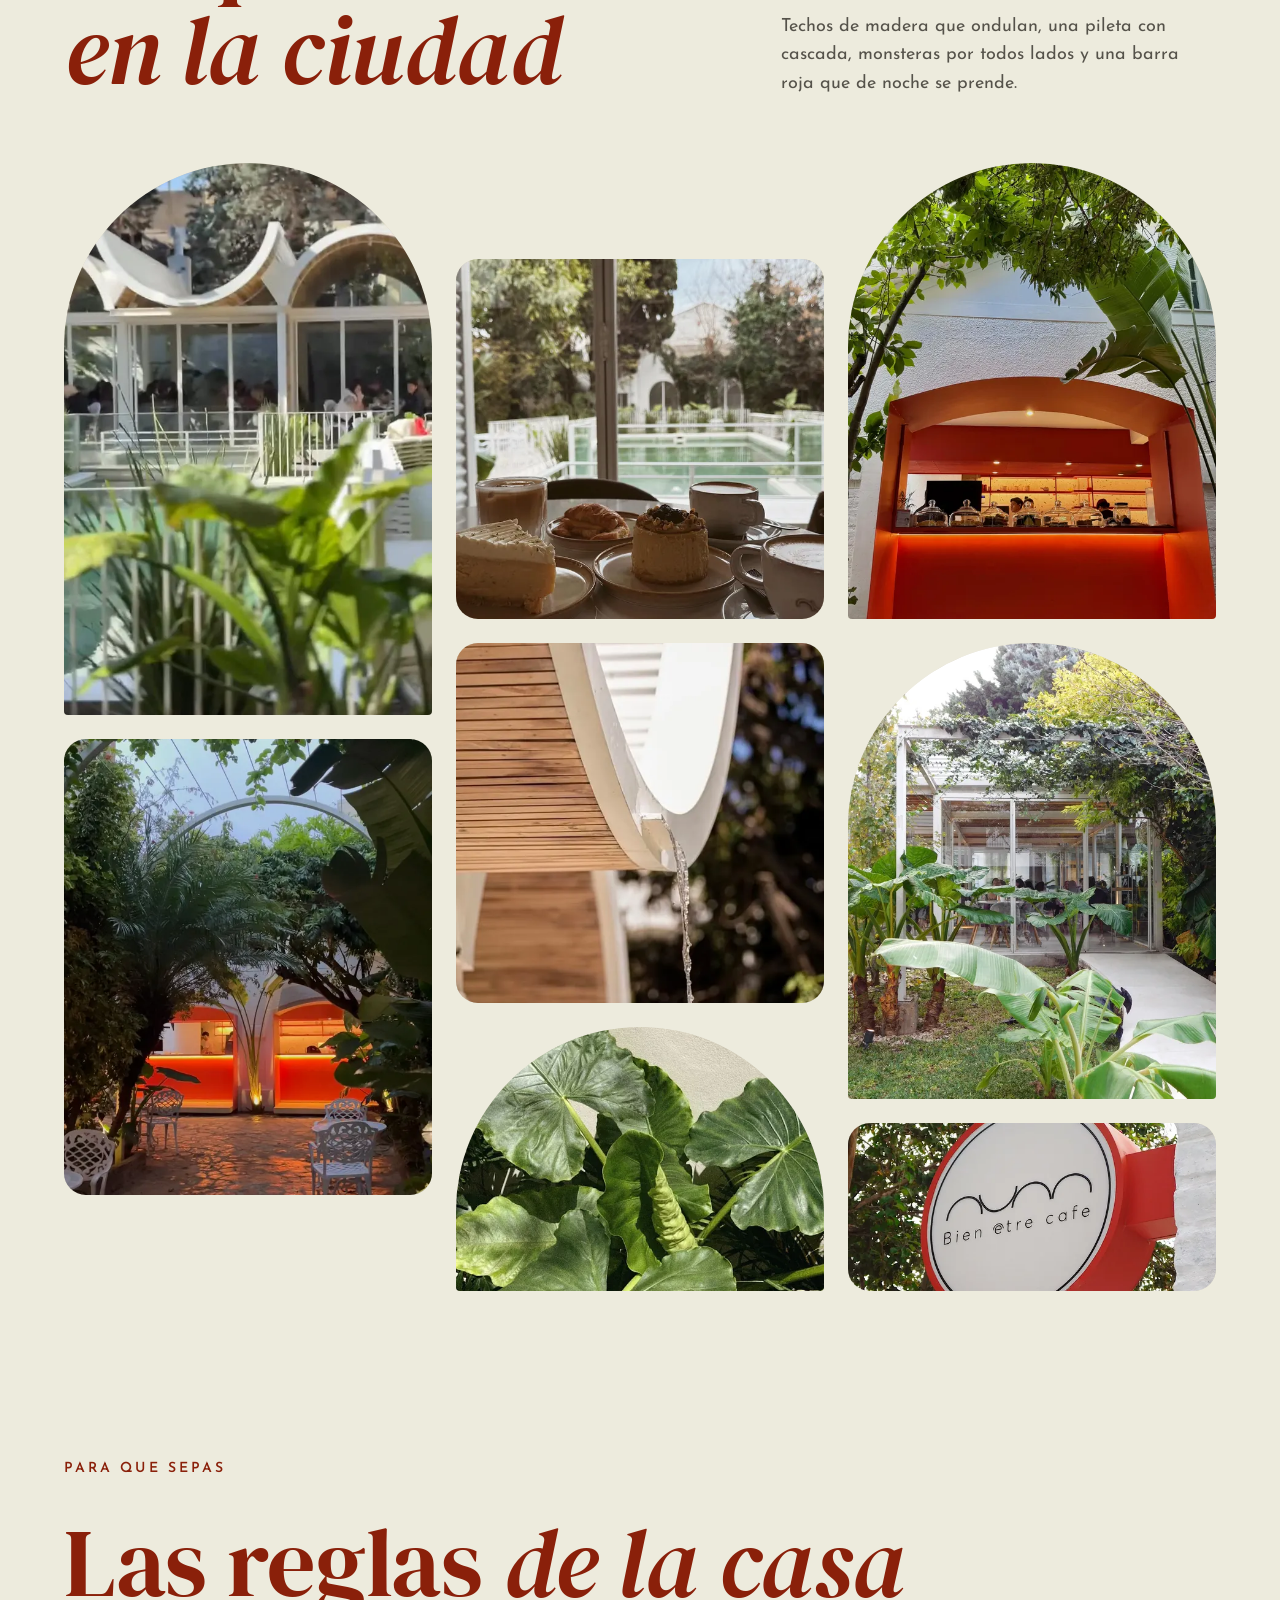
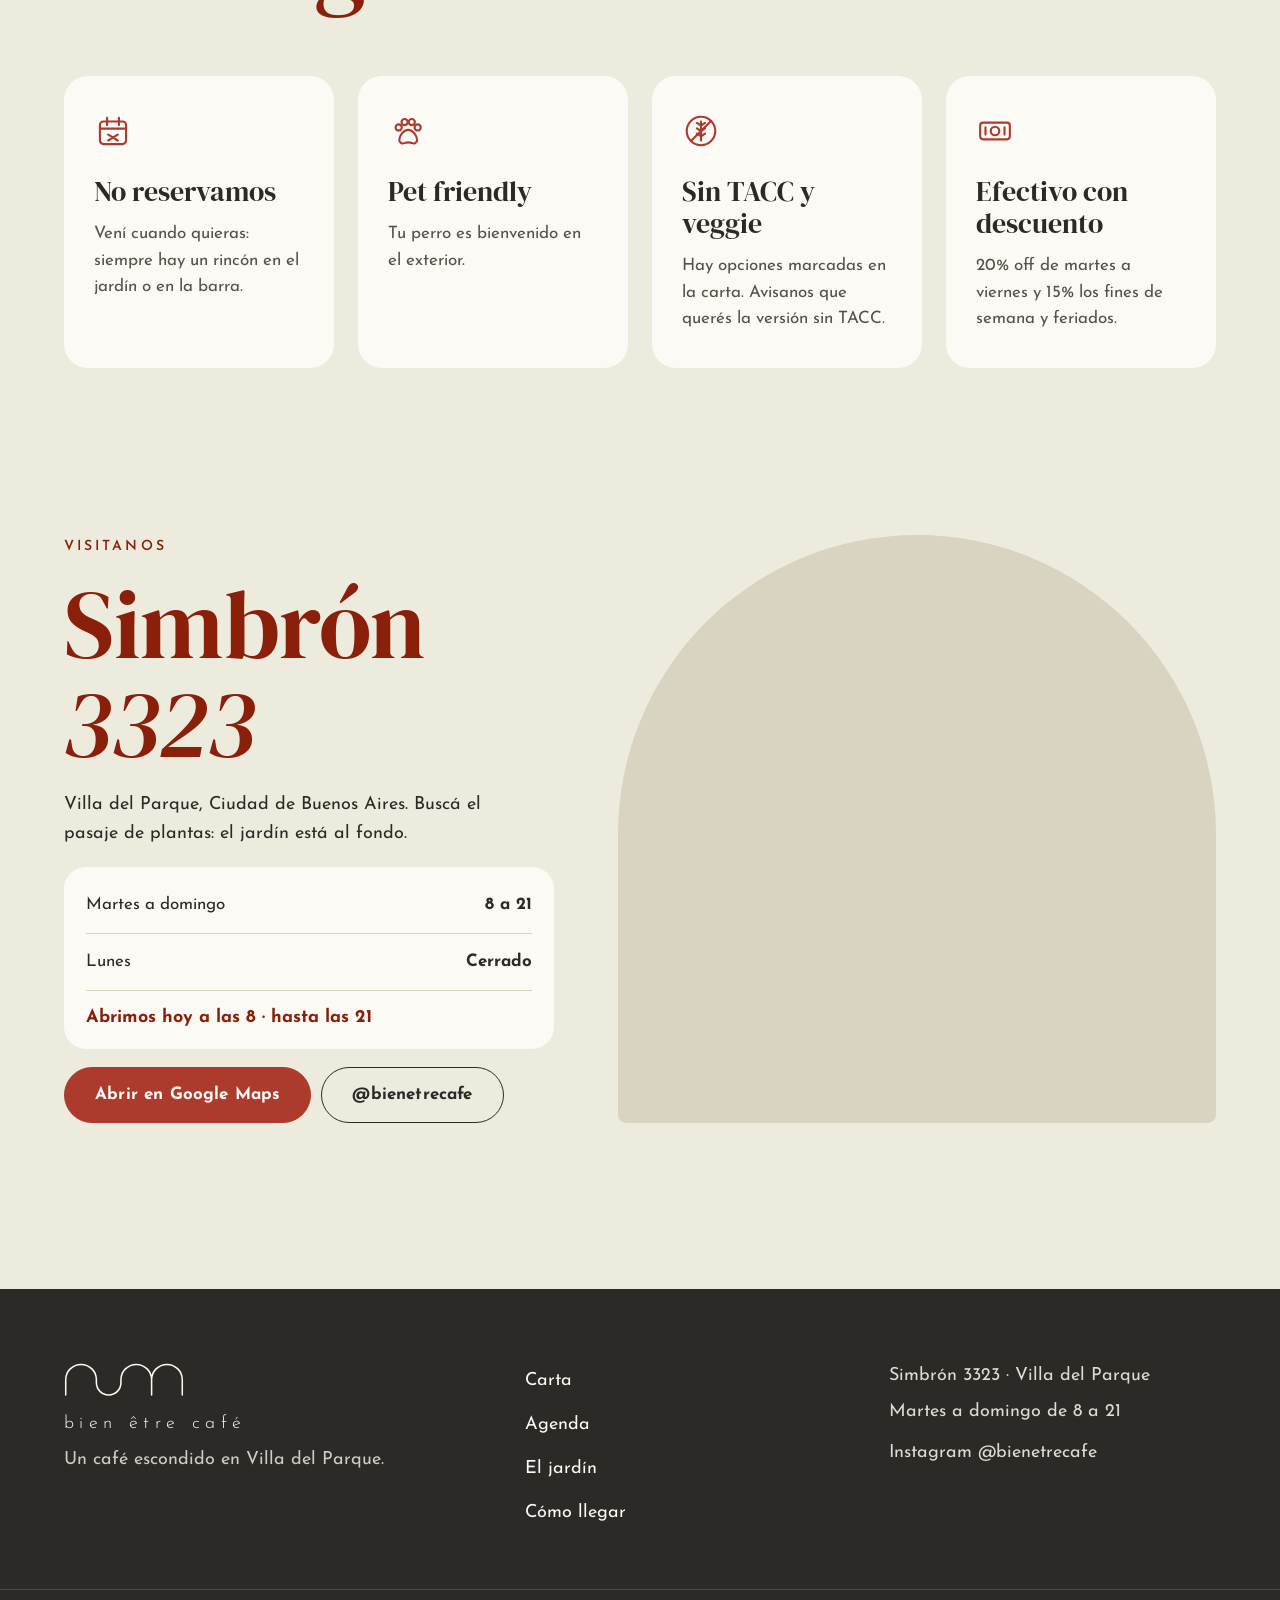
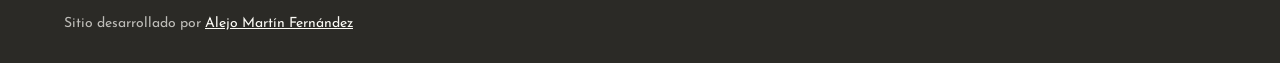
==== commit aacef2d3: "Kit 1.8: carta del QR en /carta, tarjetas QR y carta completa para imprimir (PDF/JPG) desde el panel" ====
--- a/index.html
+++ b/index.html
@@ -26,7 +26,7 @@
     if (!reduce) d.classList.add('con-intro');
   })();
 </script>
-<link rel="stylesheet" href="kit/kit.css?v=3">
+<link rel="stylesheet" href="kit/kit.css?v=18">
 <link rel="stylesheet" href="css/style.css?v=2">
 </head>
 <body>
@@ -263,7 +263,7 @@
 
 <script src="js/main.js?v=2" defer></script>
 <script type="module">
-  import { initKit } from './kit/kit.js?v=3';
+  import { initKit } from './kit/kit.js?v=18';
   const BANDEJA = '<svg viewBox="0 0 24 24"><rect x="3" y="7" width="18" height="11" rx="3"/><path d="M6.5 10.5h11"/></svg>';
   try {
     const kit = await initKit({
--- a/kit/kit.css
+++ b/kit/kit.css
@@ -292,3 +292,74 @@
 
 /* descuento por medio de pago (efectivo al retirar) */
 .kit-sum__desc { color: var(--kit-accent); font-weight: 700; }
+
+/* ---------- encargos: día y franja de retiro (v1.3) ---------- */
+.kit-retiro, .kit-franjas { border: 0; padding: 0; margin: .1rem 0 0; min-width: 0; }
+.kit-retiro legend, .kit-franjas legend { display: flex; flex-wrap: wrap; align-items: baseline; gap: .2rem .6rem; font: 700 .78rem/1.2 var(--kit-font-body); text-transform: uppercase; letter-spacing: .06em; color: var(--kit-muted); margin-bottom: .55rem; padding: 0; }
+.kit-retiro legend small { font-weight: 600; text-transform: none; letter-spacing: 0; font-size: .82rem; }
+.kit-dias { display: flex; gap: .5rem; overflow-x: auto; overscroll-behavior-x: contain; scroll-snap-type: x proximity; padding: 2px 2px 6px; margin: 0 -2px; scrollbar-width: none; }
+.kit-dias::-webkit-scrollbar { display: none; }
+.kit-dia, .kit-franja { position: relative; flex: 0 0 auto; scroll-snap-align: start; cursor: pointer; }
+.kit-dia input, .kit-franja input { position: absolute; opacity: 0; inset: 0; margin: 0; cursor: pointer; }
+.kit-dia span { display: grid; justify-items: center; gap: 2px; min-width: 56px; min-height: 64px; padding: .45rem .4rem; box-sizing: border-box; border: var(--kit-border-w) solid var(--kit-border); border-radius: var(--kit-radius-btn); background: var(--kit-surface); transition: background .2s, color .2s, border-color .2s, transform .15s; }
+.kit-dia small { font: 600 .72rem/1 var(--kit-font-body); text-transform: capitalize; color: var(--kit-muted); }
+.kit-dia b { font: 700 1.2rem/1 var(--kit-font-body); }
+.kit-dia.is-on span, .kit-dia input:checked + span { background: var(--kit-text); border-color: var(--kit-text); color: var(--kit-surface); }
+.kit-dia.is-on small, .kit-dia input:checked + span small { color: inherit; opacity: .8; }
+.kit-dia.is-off { cursor: not-allowed; } .kit-dia.is-off span { opacity: .38; }
+.kit-dia input:focus-visible + span, .kit-franja input:focus-visible + span { outline: 3px solid var(--kit-accent); outline-offset: 2px; }
+.kit-franjas__list { display: grid; grid-template-columns: repeat(auto-fit, minmax(min(100%, 8.5rem), 1fr)); gap: .5rem; }
+.kit-franja span { display: grid; gap: 3px; min-height: 52px; padding: .55rem .75rem; box-sizing: border-box; border: var(--kit-border-w) solid var(--kit-border); border-radius: var(--kit-radius-btn); background: var(--kit-surface); transition: background .2s, color .2s, border-color .2s; }
+.kit-franja b { font: 700 .95rem/1 var(--kit-font-body); } .kit-franja small { font-size: .8rem; color: var(--kit-muted); }
+.kit-franja.is-on span, .kit-franja input:checked + span { background: var(--kit-text); border-color: var(--kit-text); color: var(--kit-surface); }
+.kit-franja.is-on small, .kit-franja input:checked + span small { color: inherit; opacity: .8; }
+.kit-franja.is-off { cursor: not-allowed; } .kit-franja.is-off span { opacity: .38; text-decoration: line-through; }
+.kit-hint { margin: .5rem 0 0; font-size: .85rem; line-height: 1.45; color: var(--kit-muted); }
+.kit-aviso { margin: 0 0 .7rem; padding: .65rem .8rem; border-radius: calc(var(--kit-radius) * .7); background: color-mix(in srgb, var(--kit-warn) 12%, var(--kit-surface)); color: color-mix(in srgb, var(--kit-warn) 55%, #000); font-size: .85rem; line-height: 1.45; }
+.kit-pay__opt.is-off { opacity: .55; cursor: not-allowed; }
+.kit-tab--especial { border-style: dashed; }
+
+/* botón de carrito propio de la demo ([data-kit-target]) */
+.kit-bump { animation: kit-bump .45s var(--kit-ease); }
+
+/* ---------- reservas por servicio y tanda (1.4) ---------- */
+.kit-seg--serv { min-height: 52px; }
+.kit-seg--serv span { flex-direction: column; gap: 1px; min-height: 46px; }
+.kit-seg--serv small { font-weight: 600; font-size: .7rem; opacity: .75; }
+.kit-seg--serv input:disabled + span { opacity: .45; cursor: not-allowed; }
+.kit-tandas { display: grid; gap: .9rem; min-height: 120px; align-content: start; }
+.kit-tanda { display: grid; gap: .45rem; }
+.kit-tanda__t { font: 700 .74rem/1.2 var(--kit-font-body); letter-spacing: .14em; text-transform: uppercase; color: var(--kit-muted); }
+.kit-tanda.is-full .kit-tanda__t { text-decoration: none; }
+.kit-extras { display: grid; gap: .55rem; }
+.kit-extras .kit-check { font-weight: 600; min-height: 32px; }
+
+/* ---------- gift cards (1.4) ---------- */
+.kit-line__img--gc { display: grid; place-items: center; color: var(--kit-primary); }
+.kit-line__img--gc svg { width: 26px; height: 26px; fill: none; stroke: currentColor; stroke-width: 1.6; stroke-linecap: round; stroke-linejoin: round; }
+.kit-gc-x { appearance: none; border: var(--kit-border-w) solid var(--kit-border); background: var(--kit-surface); color: var(--kit-text); font: 700 .8rem/1 var(--kit-font-body); min-height: 40px; padding: 0 .85em; border-radius: var(--kit-radius-btn); cursor: pointer; }
+.kit-gc-x:hover { border-color: var(--kit-danger); color: var(--kit-danger); }
+.kit-gcs { list-style: none; margin: 0 0 .6rem; padding: 0; display: grid; gap: .5rem; width: 100%; }
+.kit-gcs li { display: grid; gap: 2px; padding: .75rem .9rem; border: var(--kit-border-w) dashed var(--kit-border); border-radius: calc(var(--kit-radius) * .6); text-align: left; }
+.kit-gcs b { font: 400 1.5rem/1 var(--kit-font-head); letter-spacing: .06em; }
+.kit-gcs span, .kit-gcs small { color: var(--kit-muted); font-size: .88rem; }
+.kit-gcform { display: grid; gap: 1.1rem; }
+[data-kit="giftcard"] .kit-gcform { padding: clamp(16px, 4vw, 28px); background: var(--kit-bg); border: var(--kit-border-w) solid var(--kit-text); border-radius: var(--kit-radius); box-shadow: var(--kit-shadow); }
+
+/* ---------- tamaños y seña (1.5) ---------- */
+.kit-line__det { display: block; font-style: normal; font-size: .85rem; color: var(--kit-muted); }
+.kit-line__sena { display: inline-block; margin-left: .3rem; padding: .05rem .45rem; border-radius: 999px; background: var(--kit-accent); color: var(--kit-on-accent); font-size: .72rem; font-weight: 700; vertical-align: 1px; }
+.kit-sum__resto { color: var(--kit-muted); }
+
+/* cargador de imágenes (core/imagenes.js): nunca un hueco gris mientras baja una foto */
+img.kit-ph.kit-ph {
+  background:
+    linear-gradient(100deg, transparent 32%, rgba(255, 255, 255, .42) 50%, transparent 68%) 0 0 / 260% 100% no-repeat,
+    var(--kit-lqip, none) center / cover no-repeat,
+    color-mix(in srgb, var(--kit-primary, #8a7b70) 14%, var(--kit-surface, #f1ebe6));
+  animation: kit-ph 1.25s linear infinite;
+}
+img.kit-ph--ok { animation: kit-ph-in .6s cubic-bezier(.2, .7, .2, 1); }
+@keyframes kit-ph { from { background-position: 130% 0, center, 0 0; } to { background-position: -30% 0, center, 0 0; } }
+@keyframes kit-ph-in { from { filter: blur(14px) saturate(1.2); opacity: .55; } to { filter: none; opacity: 1; } }
+@media (prefers-reduced-motion: reduce) { img.kit-ph.kit-ph { animation: none; } img.kit-ph--ok { animation: none; } }
